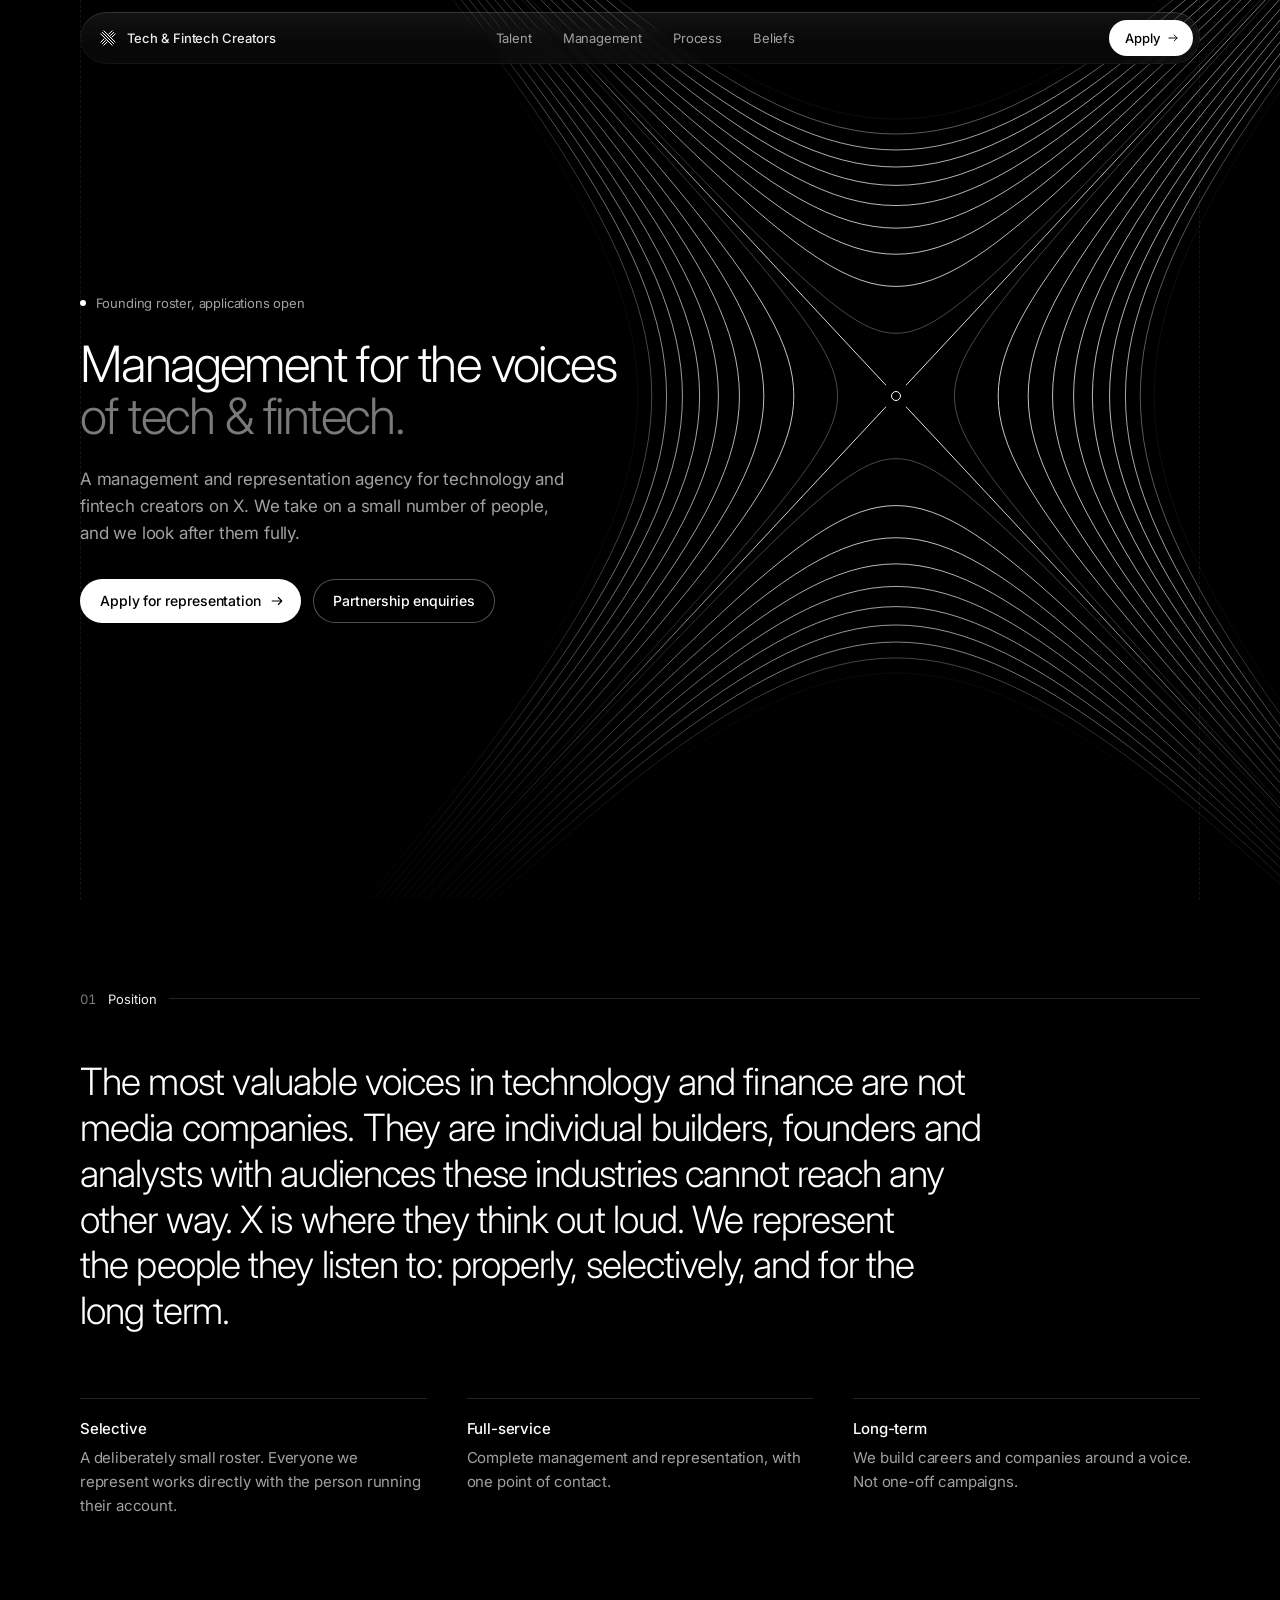
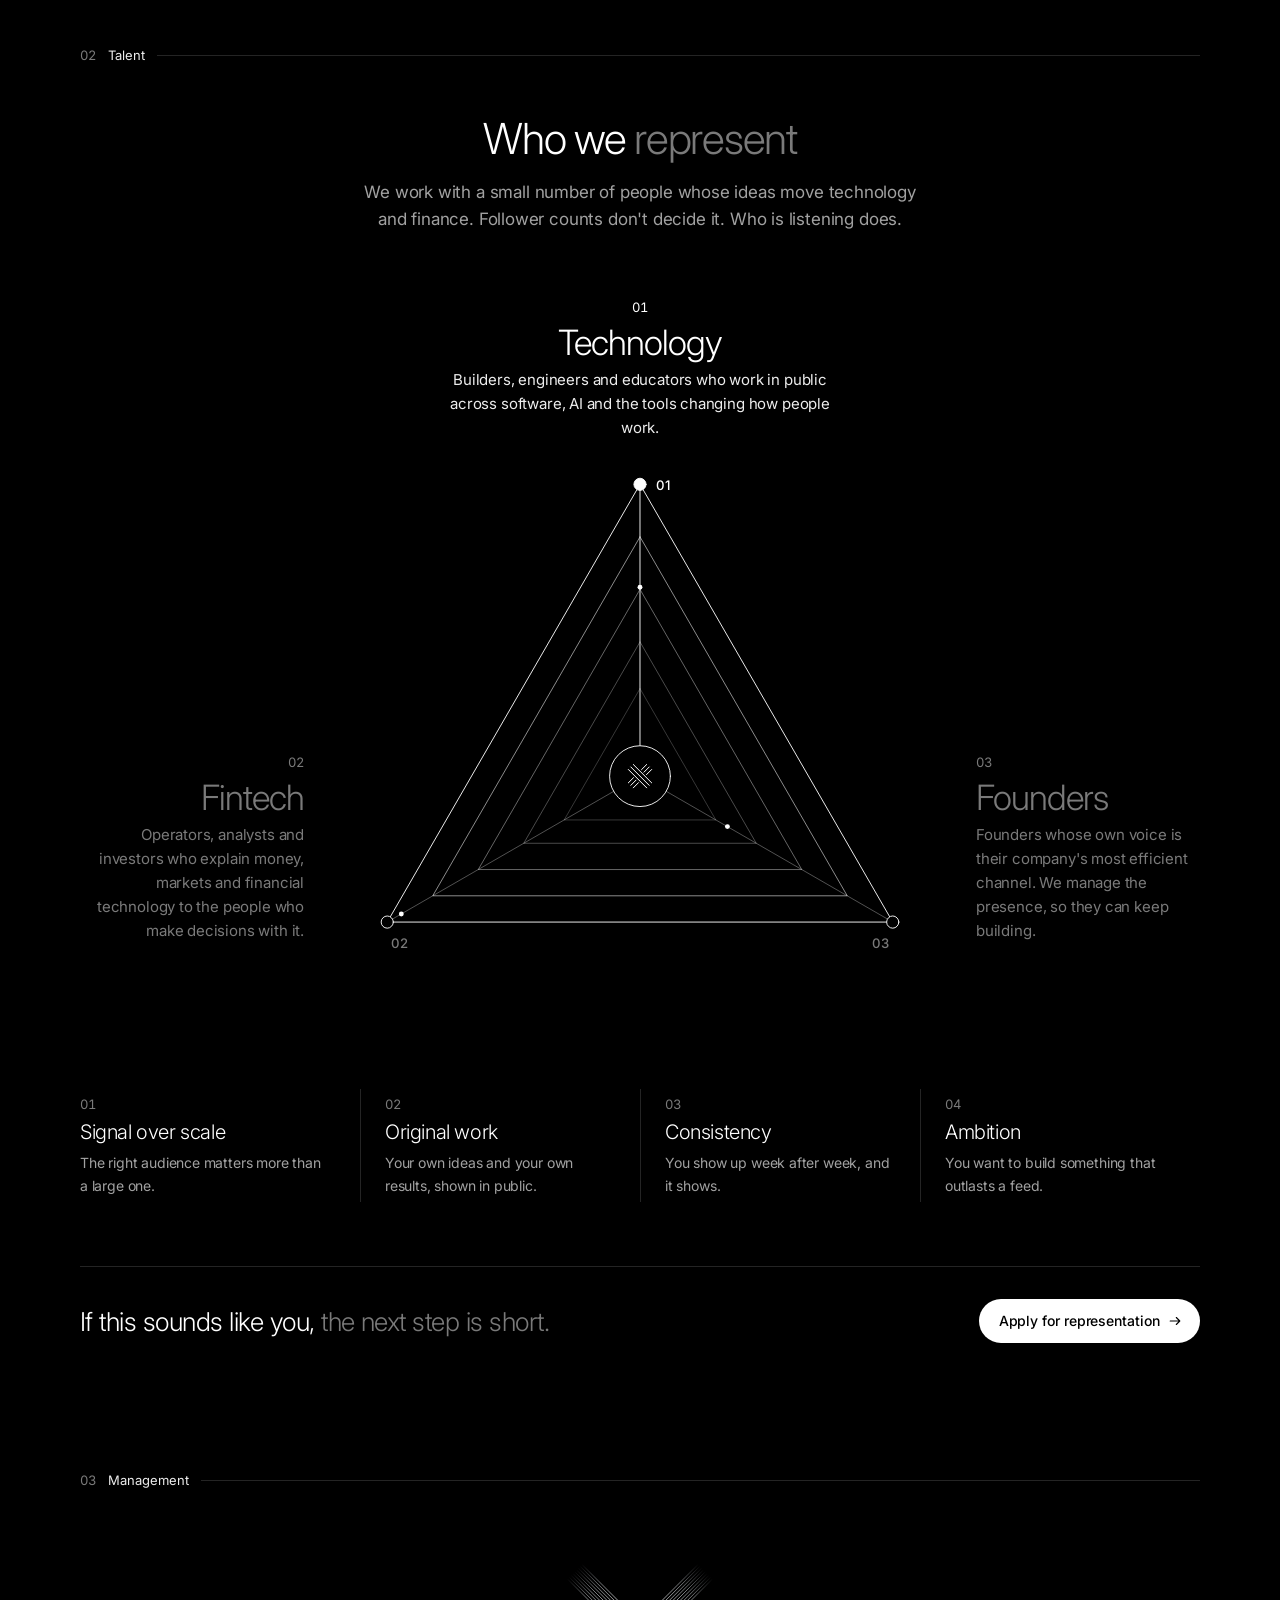
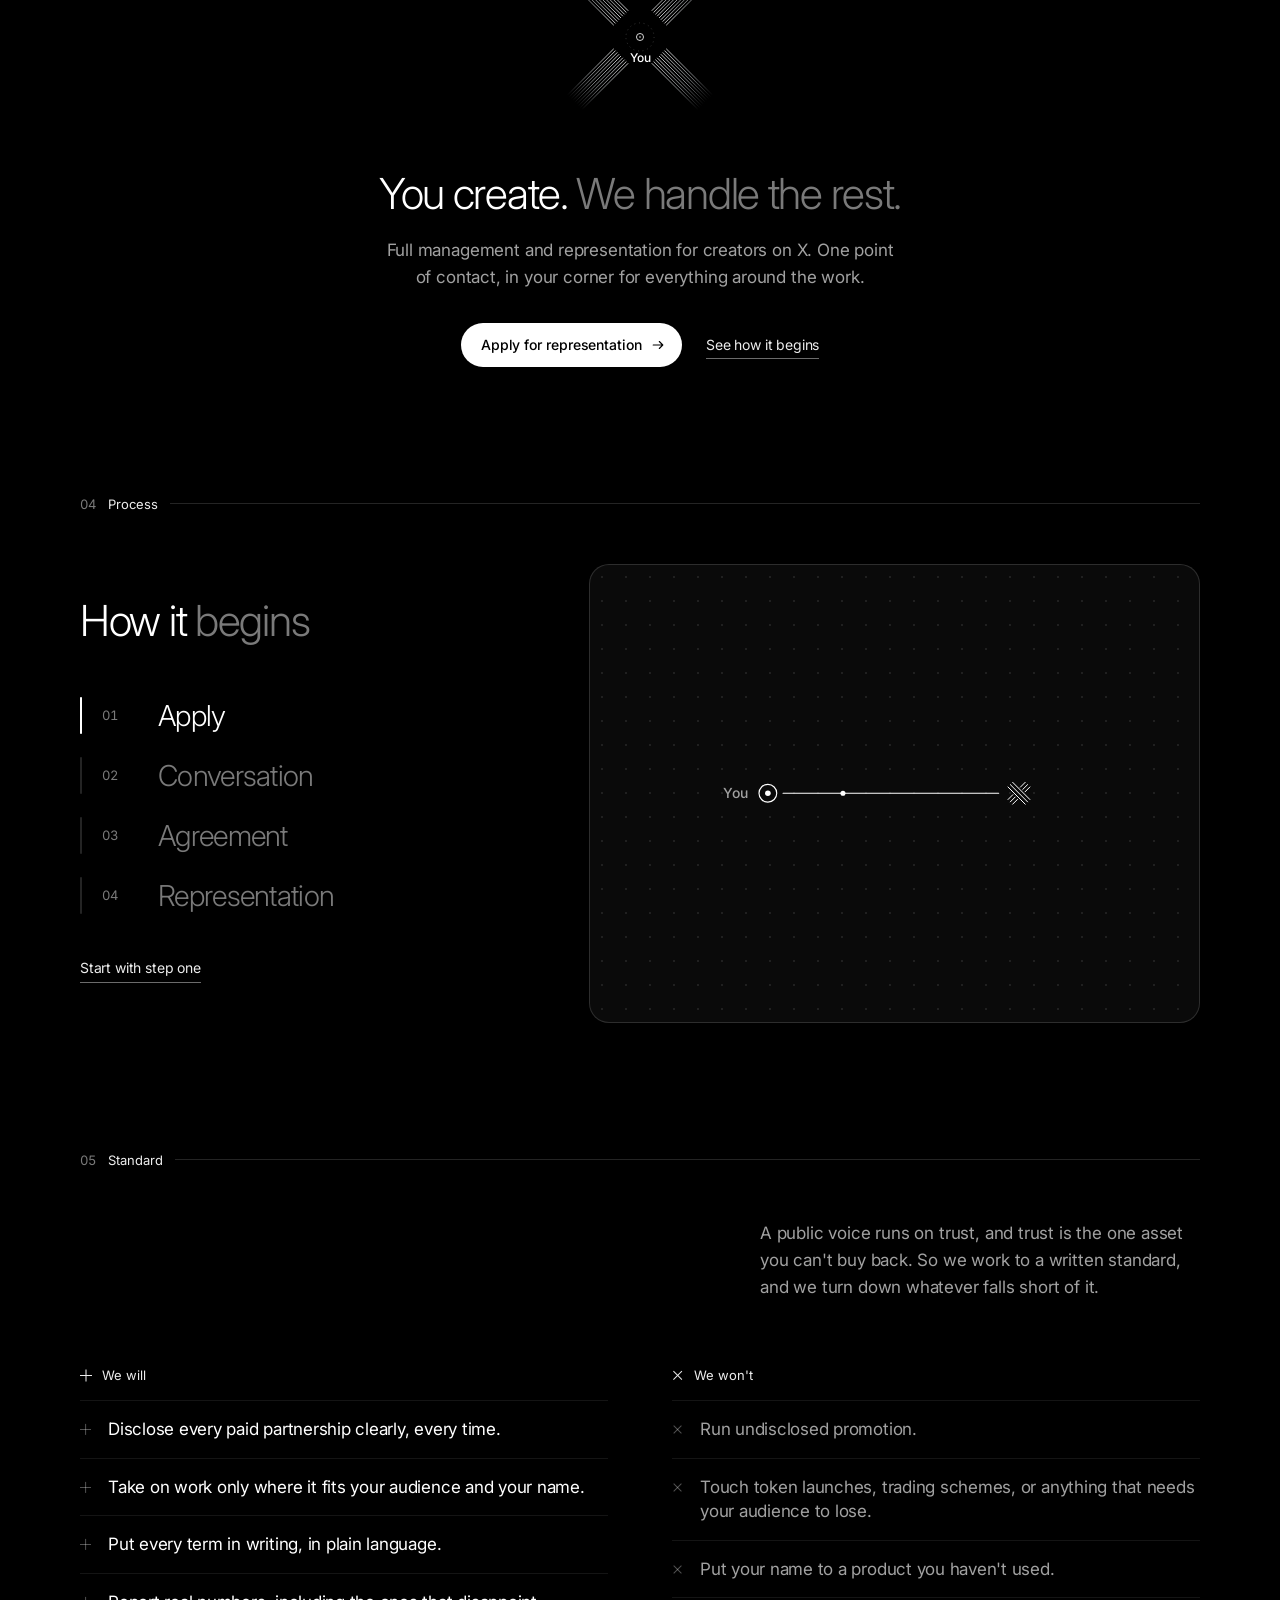
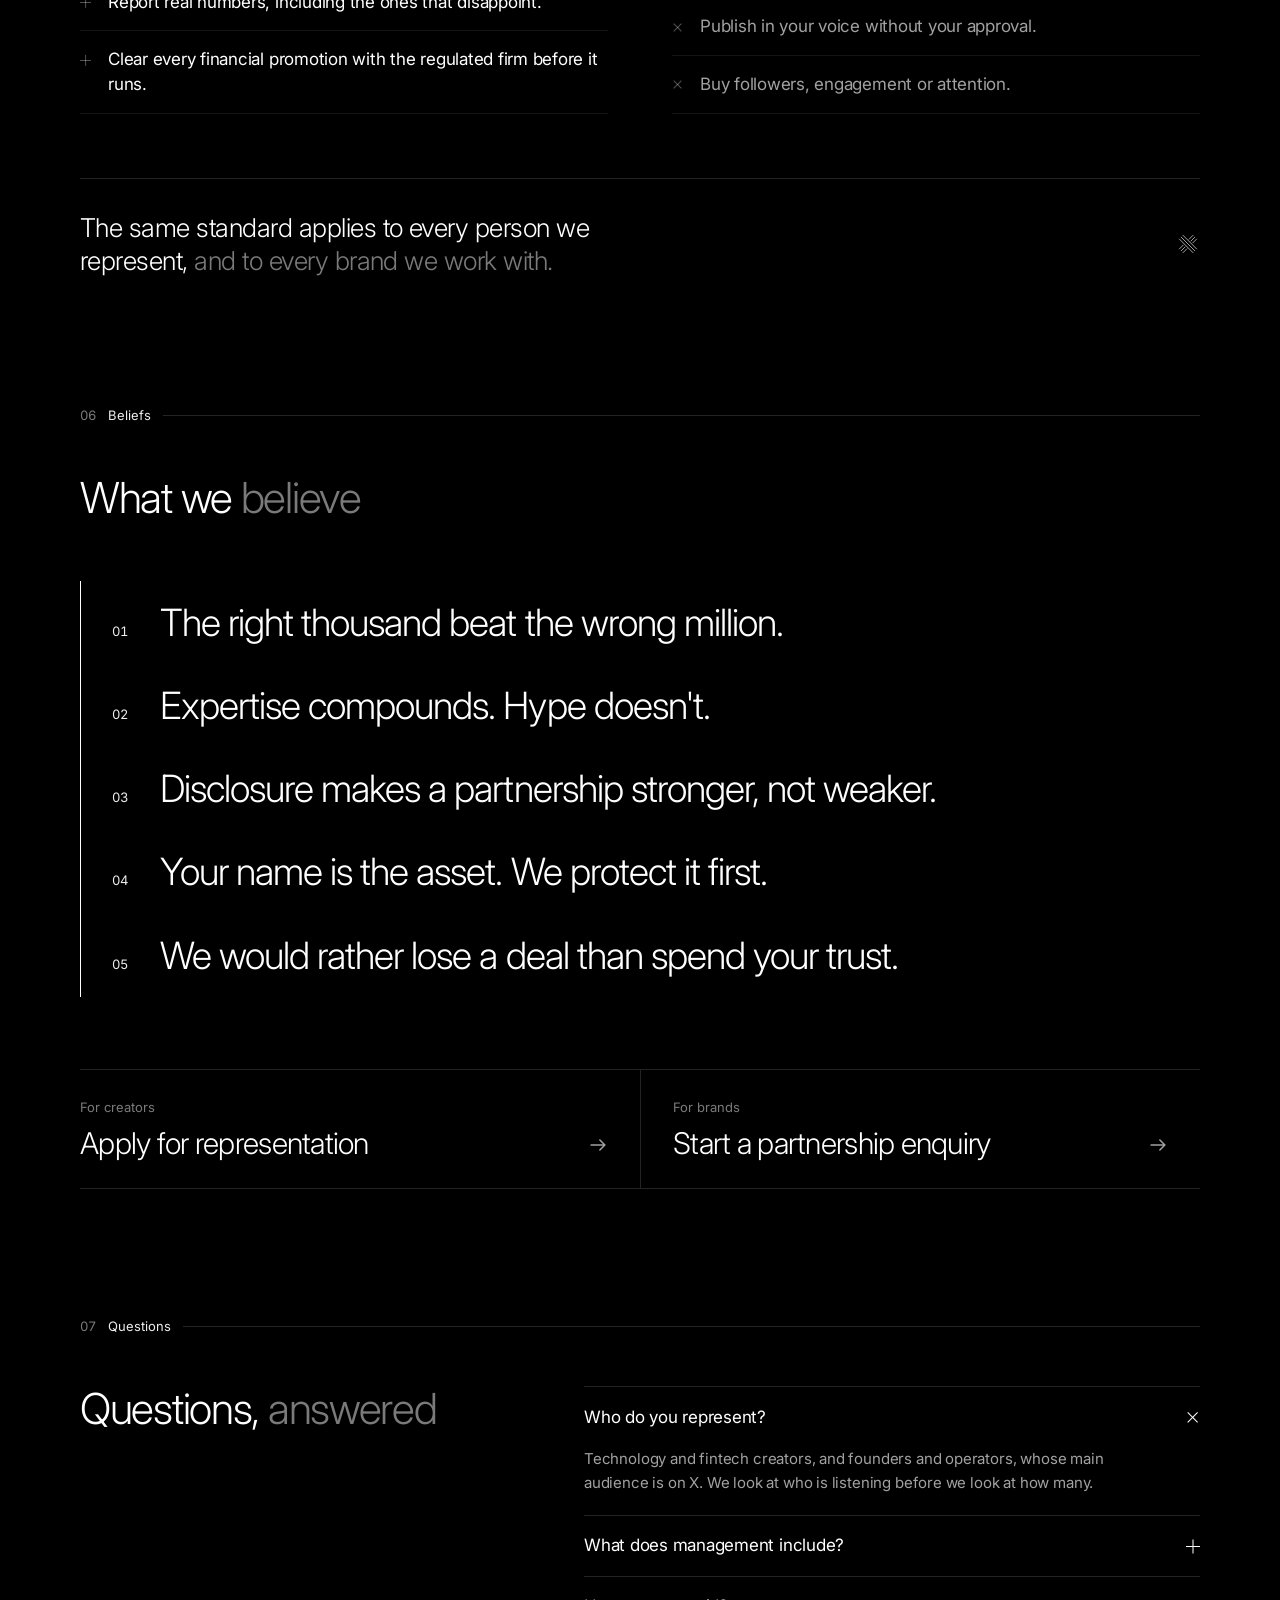
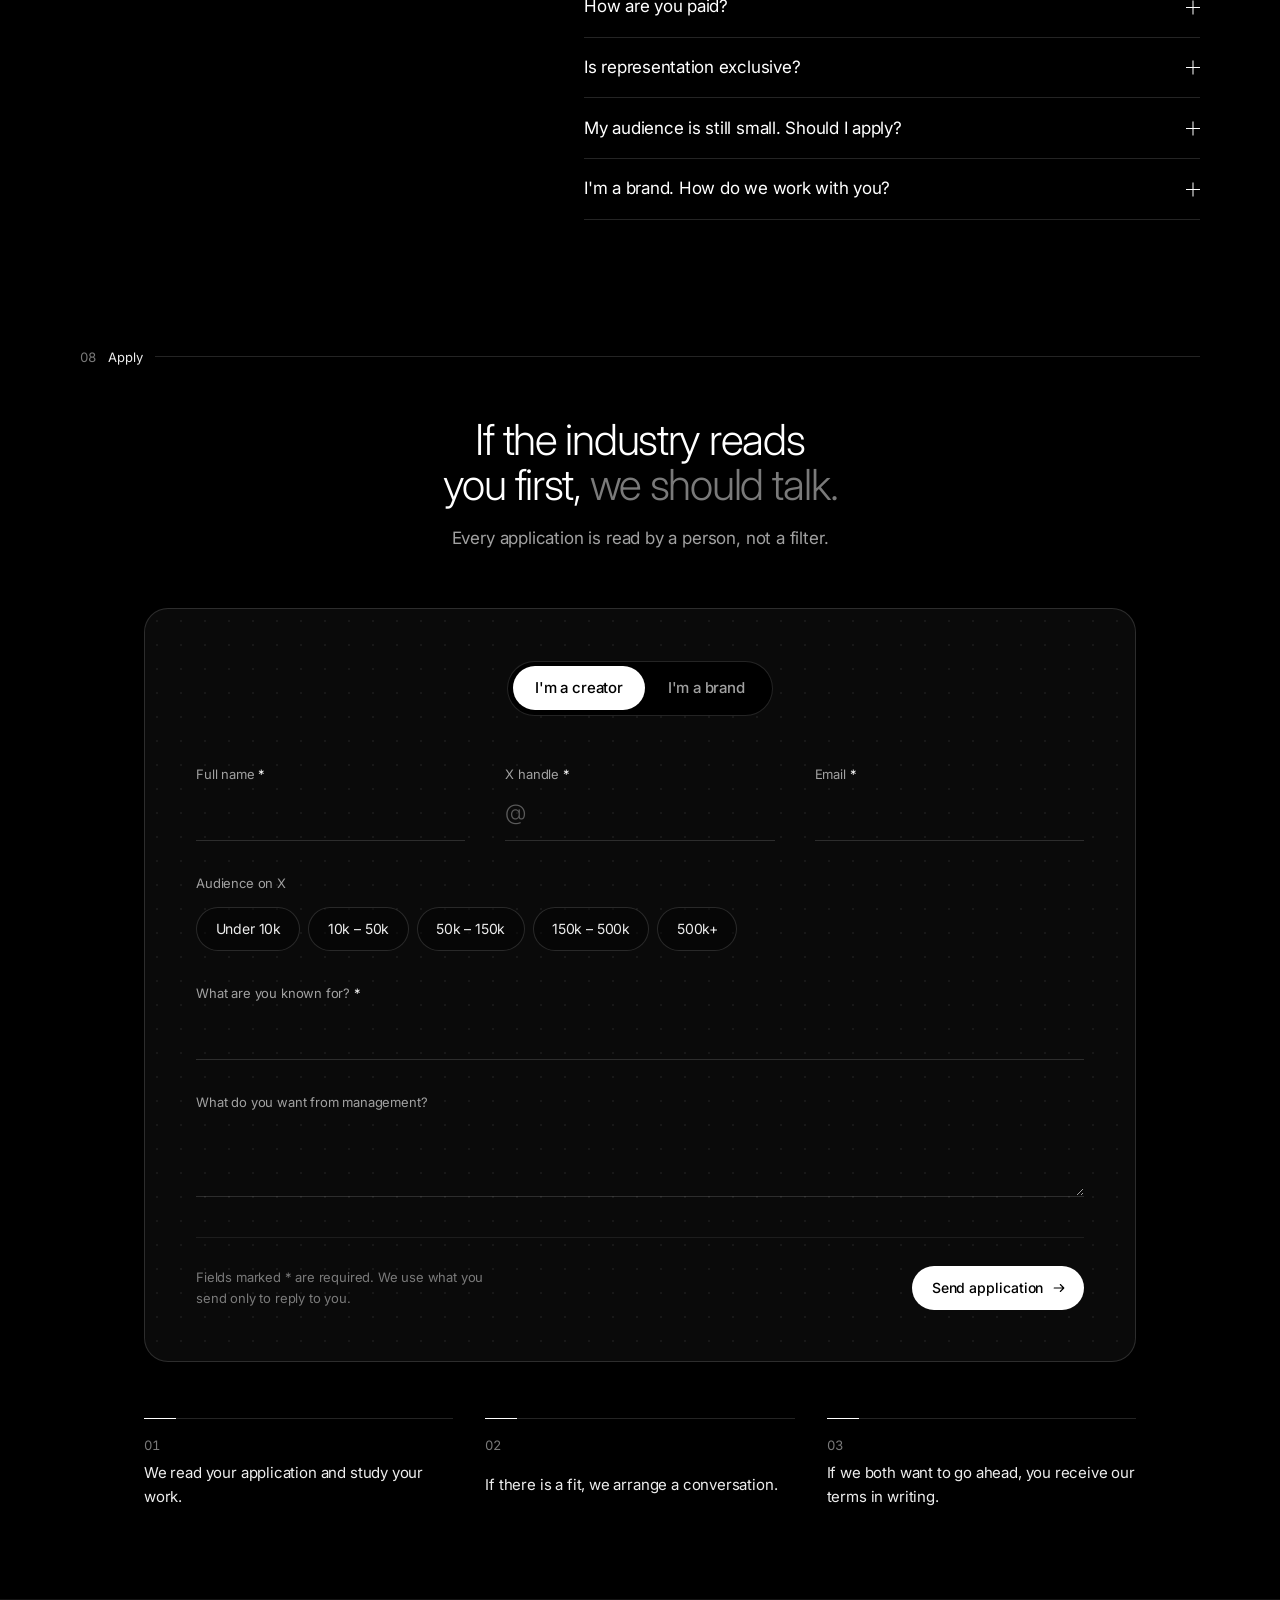
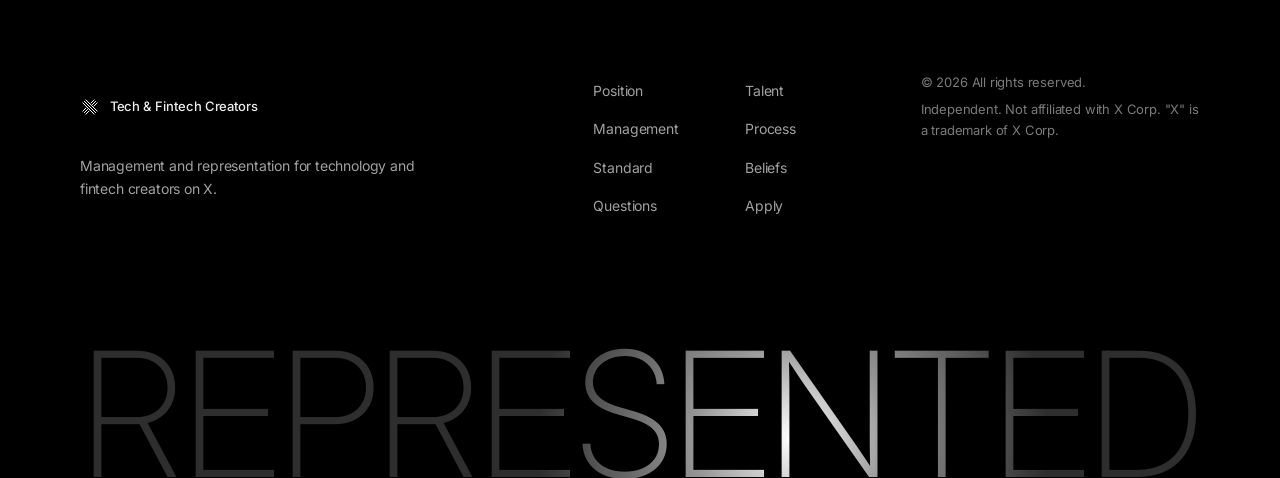
==== index.html @ 8cc3dfef "Move the site to aezmo.com Forward www.aezmo.com and both old vercel.app addresses to https://aezmo." ====
<!doctype html>
<html lang="en">
<head>
  <meta charset="utf-8">
  <meta name="viewport" content="width=device-width, initial-scale=1, viewport-fit=cover">
  <title>Tech &amp; Fintech Creator Management on X</title>
  <meta name="description" content="A management and representation agency for technology and fintech creators on X. Full management and representation, by application.">
  <meta name="theme-color" content="#000000">
  <meta name="color-scheme" content="dark">
  <meta property="og:type" content="website">
  <meta property="og:title" content="Management for the voices of tech and fintech">
  <meta property="og:description" content="A management and representation agency for technology and fintech creators on X.">
  <meta property="og:url" content="https://aezmo.com/">
  <meta name="twitter:card" content="summary">
  <link rel="canonical" href="https://aezmo.com/">
  <link rel="icon" href="assets/img/favicon.svg" type="image/svg+xml">

  <link rel="preconnect" href="https://fonts.googleapis.com">
  <link rel="preconnect" href="https://fonts.gstatic.com" crossorigin>
  <!-- One typeface for everything: Inter. Its optical-size axis gives the tighter display cut at large sizes. -->
  <link href="https://fonts.googleapis.com/css2?family=Inter:opsz,wght@14..32,200..600&display=swap" rel="stylesheet">
  <link rel="stylesheet" href="assets/css/styles.css">

  <script>document.documentElement.classList.add('js')</script>
  <!-- The agency name, contact details and form endpoint live in this one file. -->
  <script src="assets/js/site.config.js"></script>
  <!-- The posts shown in the Work section. While the list is empty, that section stays off the page. -->
  <script src="assets/js/posts.js"></script>
</head>
<body>
  <a class="skip" href="#main">Skip to content</a>

  <!-- Icon sprite -->
  <svg width="0" height="0" style="position:absolute" aria-hidden="true" focusable="false">
    <defs>
      <!-- Placeholder mark: two bands of hairlines, one woven under the other -->
      <symbol id="mark" viewBox="0 0 24 24" fill="none" stroke="currentColor" stroke-width="1" stroke-linecap="round">
        <path vector-effect="non-scaling-stroke" d="M5.21 5.21 18.79 18.79M7.05 3.37 20.63 16.95M3.37 7.05 16.95 20.63"/>
        <path vector-effect="non-scaling-stroke" d="M18.79 5.21 14.97 9.03M9.03 14.97 5.21 18.79M20.63 7.05 16.81 10.87M10.87 16.81 7.05 20.63M16.95 3.37 13.13 7.19M7.19 13.13 3.37 16.95"/>
      </symbol>
      <symbol id="i-arrow" viewBox="0 0 16 16" fill="none" stroke="currentColor" stroke-width="1.25" stroke-linecap="round" stroke-linejoin="round"><path d="M2.5 8h11M9.5 4l4 4-4 4"/></symbol>
      <symbol id="i-reply" viewBox="0 0 20 20" fill="none" stroke="currentColor" stroke-width="1.1" stroke-linejoin="round"><path d="M4 4.5h12a1.5 1.5 0 0 1 1.5 1.5v6.5A1.5 1.5 0 0 1 16 14h-5.5L7 16.8V14H4a1.5 1.5 0 0 1-1.5-1.5V6A1.5 1.5 0 0 1 4 4.5z"/></symbol>
      <symbol id="i-repost" viewBox="0 0 20 20" fill="none" stroke="currentColor" stroke-width="1.1" stroke-linecap="round" stroke-linejoin="round"><path d="M4 8l2.5-2.5L9 8M6.5 5.5V12a2 2 0 0 0 2 2H11M16 12l-2.5 2.5L11 12M13.5 14.5V8a2 2 0 0 0-2-2H9"/></symbol>
      <symbol id="i-like" viewBox="0 0 20 20" fill="none" stroke="currentColor" stroke-width="1.1" stroke-linejoin="round"><path d="M10 16.2S3.8 12.6 3.8 8.3A3.3 3.3 0 0 1 10 6.6a3.3 3.3 0 0 1 6.2 1.7c0 4.3-6.2 7.9-6.2 7.9z"/></symbol>
      <symbol id="i-save" viewBox="0 0 20 20" fill="none" stroke="currentColor" stroke-width="1.1" stroke-linejoin="round"><path d="M6 3.8h8v12.6l-4-3-4 3z"/></symbol>
      <symbol id="i-views" viewBox="0 0 20 20" fill="none" stroke="currentColor" stroke-width="1.1" stroke-linecap="round"><path d="M5 16v-5M10 16V4M15 16V8"/></symbol>
      <symbol id="i-check" viewBox="0 0 20 20" fill="none" stroke="currentColor" stroke-width="1.1" stroke-linecap="round" stroke-linejoin="round"><circle cx="10" cy="10" r="7.2"/><path d="M6.9 10.2l2.2 2.2 4.1-4.6"/></symbol>
    </defs>
  </svg>

  <!-- Dashed lines at the edges of the content, behind the whole page -->
  <div class="guides" aria-hidden="true"><div class="guides__in"></div></div>

  <!-- ============ Navigation: one floating bar ============ -->
  <header class="nav" data-nav>
    <div class="wrap">
      <div class="nav__bar">
        <a class="brand" href="#top" aria-label="Back to top">
          <svg class="mark" aria-hidden="true"><use href="#mark"/></svg>
          <span class="brand__name" data-site="name"></span>
          <span class="brand__desc">Tech &amp; Fintech Creators</span>
        </a>

        <nav class="rnav" aria-label="Primary">
          <ol class="rnav__list">
            <li hidden data-wall-link><a href="#work" data-spy="work">Work</a></li>
            <li><a href="#talent" data-spy="talent">Talent</a></li>
            <li><a href="#management" data-spy="management">Management</a></li>
            <li><a href="#process" data-spy="process">Process</a></li>
            <li><a href="#beliefs" data-spy="beliefs">Beliefs</a></li>
          </ol>
        </nav>

        <div class="nav__end">
          <a class="btn btn--sm" href="#apply"><span class="btn__label">Apply</span><svg class="btn__icon" aria-hidden="true"><use href="#i-arrow"/></svg></a>
          <button class="burger" type="button" aria-expanded="false" aria-controls="menu" data-menu-toggle>
            <span class="sr-only">Menu</span><i aria-hidden="true"></i><i aria-hidden="true"></i>
          </button>
        </div>
      </div>
    </div>
  </header>

  <!-- Mobile menu -->
  <div class="menu" id="menu" role="dialog" aria-modal="true" aria-label="Menu" hidden>
    <div class="menu__in wrap">
      <ol class="menu__list">
        <li><a href="#position"><span class="menu__n">01</span>Position</a></li>
        <li hidden data-wall-link><a href="#work"><span class="menu__n">02</span>Work</a></li>
        <li><a href="#talent"><span class="menu__n">02</span>Talent</a></li>
        <li><a href="#management"><span class="menu__n">03</span>Management</a></li>
        <li><a href="#process"><span class="menu__n">04</span>Process</a></li>
        <li><a href="#standard"><span class="menu__n">05</span>Standard</a></li>
        <li><a href="#beliefs"><span class="menu__n">06</span>Beliefs</a></li>
        <li><a href="#faq"><span class="menu__n">07</span>Questions</a></li>
      </ol>
      <div class="menu__foot">
        <a class="btn" href="#apply"><span class="btn__label">Apply for representation</span><svg class="btn__icon" aria-hidden="true"><use href="#i-arrow"/></svg></a>
        <a class="link" href="#apply" data-apply="brand">Partnership enquiries</a>
      </div>
    </div>
  </div>

  <main id="main">

    <!-- ============ Hero ============ -->
    <section class="hero" id="top" data-hero>
      <canvas class="hero__field" data-xfield aria-hidden="true"></canvas>

      <div class="hero__content wrap">
        <p class="status" data-intro><span class="status__dot" aria-hidden="true"></span>Founding roster, applications open</p>

        <h1 class="display hero__title" data-split data-intro-title><span class="hl">Management for the voices</span> <span class="hl"><em>of tech &amp; fintech.</em></span></h1>

        <p class="hero__lede" data-intro>A management and representation agency for technology and fintech creators on X. We take on a small number of people, and we look after them fully.</p>

        <div class="hero__cta" data-intro>
          <a class="btn" href="#apply" data-magnetic><span class="btn__label">Apply for representation</span><svg class="btn__icon" aria-hidden="true"><use href="#i-arrow"/></svg></a>
          <a class="btn btn--ghost" href="#apply" data-apply="brand"><span class="btn__label">Partnership enquiries</span></a>
        </div>
      </div>
    </section>

    <!-- ============ 01 Position ============ -->
    <section class="section position" id="position" data-section>
      <div class="wrap">
        <header class="sec-head" data-reveal>
          <span class="tag">01</span><span class="tag tag--on">Position</span><span class="sec-head__rule"></span>
        </header>

        <h2 class="sr-only">Our position</h2>
        <p class="statement" data-words>The most valuable voices in technology and finance are not media companies. They are individual builders, founders and analysts with audiences these industries cannot reach any other way. X is where they think out loud. We represent the people they listen to: properly, selectively, and for the long term.</p>

        <ul class="notes">
          <li data-reveal>
            <h3 class="notes__t">Selective</h3>
            <p>A deliberately small roster. Everyone we represent works directly with the person running their account.</p>
          </li>
          <li data-reveal style="--d:90ms">
            <h3 class="notes__t">Full-service</h3>
            <p>Complete management and representation, with one point of contact.</p>
          </li>
          <li data-reveal style="--d:180ms">
            <h3 class="notes__t">Long-term</h3>
            <p>We build careers and companies around a voice. Not one-off campaigns.</p>
          </li>
        </ul>
      </div>
    </section>

    <!-- ============ Work: a wall of posts ============
         Hidden until assets/js/posts.js lists real posts. The script then fills the wall,
         shows the section and its navigation links, and renumbers the sections after it. -->
    <section class="section work" id="work" data-section data-wall hidden>
      <div class="wrap">
        <header class="sec-head" data-reveal>
          <span class="tag">02</span><span class="tag tag--on">Work</span><span class="sec-head__rule"></span>
        </header>

        <div class="split-head">
          <h2 class="display h2" data-split data-reveal>The work, <em>in public</em></h2>
          <p class="lead" data-reveal style="--d:120ms">Posts from the people we represent. Select any post to open it on X.</p>
        </div>

        <ol class="wall" data-wall-list></ol>
        <p class="tag wall__note" data-wall-note></p>
      </div>
    </section>

    <!-- ============ 02 Talent ============ -->
    <section class="section talent" id="talent" data-section>
      <div class="wrap">
        <header class="sec-head" data-reveal>
          <span class="tag">02</span><span class="tag tag--on">Talent</span><span class="sec-head__rule"></span>
        </header>

        <div class="talent__head">
          <h2 class="display h2" data-split data-reveal>Who we <em>represent</em></h2>
          <p class="lead" data-reveal style="--d:120ms">We work with a small number of people whose ideas move technology and finance. Follower counts don't decide it. Who is listening does.</p>
        </div>

        <!-- One large triangle, centred. Its corners are the three kinds of people we represent,
             each named beside its corner, and they meet at the X in the middle. The corners take
             turns lighting up while the section is on screen; pointing at a corner's text lights
             it straight away. -->
        <div class="tri-stage" data-tri-stage>
          <div class="corner corner--0" data-corner="0" data-reveal>
            <span class="corner__n" aria-hidden="true">01</span>
            <h3 class="corner__t">Technology</h3>
            <p class="corner__d">Builders, engineers and educators who work in public across software, AI and the tools changing how people work.</p>
          </div>
          <div class="corner corner--1" data-corner="1" data-reveal style="--d:120ms">
            <span class="corner__n" aria-hidden="true">02</span>
            <h3 class="corner__t">Fintech</h3>
            <p class="corner__d">Operators, analysts and investors who explain money, markets and financial technology to the people who make decisions with it.</p>
          </div>
          <div class="corner corner--2" data-corner="2" data-reveal style="--d:240ms">
            <span class="corner__n" aria-hidden="true">03</span>
            <h3 class="corner__t">Founders</h3>
            <p class="corner__d">Founders whose own voice is their company's most efficient channel. We manage the presence, so they can keep building.</p>
          </div>

          <figure class="tri" data-reveal aria-hidden="true">
            <svg viewBox="0 0 600 496" fill="none" stroke="currentColor" stroke-width=".9" stroke-linecap="round" stroke-linejoin="round" focusable="false">
              <path class="draw" pathLength="1" style="--k:0" d="M300 24L50.58 456L549.42 456Z"/>
              <path class="draw" pathLength="1" style="--k:1" stroke-opacity=".6" d="M300 75.84L95.48 430.08L504.52 430.08Z"/>
              <path class="draw" pathLength="1" style="--k:2" stroke-opacity=".44" d="M300 127.68L140.37 404.16L459.63 404.16Z"/>
              <path class="draw" pathLength="1" style="--k:3" stroke-opacity=".32" d="M300 179.52L185.27 378.24L414.73 378.24Z"/>
              <path class="draw" pathLength="1" style="--k:4" stroke-opacity=".24" d="M300 225.6L225.18 355.2L374.82 355.2Z"/>
              <path class="tri__ripple" d="M300 225.6L225.18 355.2L374.82 355.2Z"/>
              <path class="tri__arm draw" data-v="0" pathLength="1" style="--k:5" d="M300 24L300 282"/>
              <path class="tri__arm draw" data-v="1" pathLength="1" style="--k:6" d="M50.58 456L274.02 327"/>
              <path class="tri__arm draw" data-v="2" pathLength="1" style="--k:7" d="M549.42 456L325.98 327"/>
              <circle class="tri__node" data-v="0" cx="300" cy="24" r="6"/>
              <circle class="tri__node" data-v="1" cx="50.58" cy="456" r="6"/>
              <circle class="tri__node" data-v="2" cx="549.42" cy="456" r="6"/>
              <circle class="tri__core" cx="300" cy="312" r="30"/>
              <use class="tri__mark" href="#mark" x="284" y="296" width="32" height="32"/>
              <text class="tri__num" data-v="0" x="316" y="30" text-anchor="start">01</text>
              <text class="tri__num" data-v="1" x="54.58" y="482" text-anchor="start">02</text>
              <text class="tri__num" data-v="2" x="545.42" y="482" text-anchor="end">03</text>
              <circle class="tri__dot" r="2.4" fill="currentColor" stroke="none"><animateMotion dur="2.2s" begin="0s" repeatCount="indefinite" path="M300 24L300 282"/></circle>
              <circle class="tri__dot" r="2.4" fill="currentColor" stroke="none"><animateMotion dur="2.2s" begin="0.73s" repeatCount="indefinite" path="M50.58 456L274.02 327"/></circle>
              <circle class="tri__dot" r="2.4" fill="currentColor" stroke="none"><animateMotion dur="2.2s" begin="1.46s" repeatCount="indefinite" path="M549.42 456L325.98 327"/></circle>
            </svg>
          </figure>
        </div>

        <div class="criteria">
          <p class="tag tag--on criteria__label" data-reveal>What we look for</p>
          <ol class="criteria__list">
            <li data-reveal><span class="tag">01</span><h3>Signal over scale</h3><p>The right audience matters more than a large one.</p></li>
            <li data-reveal style="--d:80ms"><span class="tag">02</span><h3>Original work</h3><p>Your own ideas and your own results, shown in public.</p></li>
            <li data-reveal style="--d:160ms"><span class="tag">03</span><h3>Consistency</h3><p>You show up week after week, and it shows.</p></li>
            <li data-reveal style="--d:240ms"><span class="tag">04</span><h3>Ambition</h3><p>You want to build something that outlasts a feed.</p></li>
          </ol>
        </div>

        <div class="closer" data-reveal>
          <p class="closer__line">If this sounds like you, <em>the next step is short.</em></p>
          <a class="btn" href="#apply" data-magnetic><span class="btn__label">Apply for representation</span><svg class="btn__icon" aria-hidden="true"><use href="#i-arrow"/></svg></a>
        </div>
      </div>
    </section>

    <!-- ============ 03 Management ============ -->
    <section class="section mgmt" id="management" data-section>
      <div class="wrap">
        <header class="sec-head" data-reveal>
          <span class="tag">03</span><span class="tag tag--on">Management</span><span class="sec-head__rule"></span>
        </header>

        <div class="mgmt__stage">
          <figure class="mgmt__fig" data-reveal aria-hidden="true" data-xdiagram></figure>

          <h2 class="display h2 mgmt__title" data-split data-reveal>You create. <em>We handle the rest.</em></h2>

          <p class="lead mgmt__lead" data-reveal style="--d:120ms">Full management and representation for creators on X. One point of contact, in your corner for everything around the work.</p>

          <div class="mgmt__cta" data-reveal style="--d:200ms">
            <a class="btn" href="#apply" data-magnetic><span class="btn__label">Apply for representation</span><svg class="btn__icon" aria-hidden="true"><use href="#i-arrow"/></svg></a>
            <a class="link" href="#process">See how it begins</a>
          </div>
        </div>
      </div>
    </section>

    <!-- ============ 04 Process ============
         Four steps beside a drawing. As soon as the section comes into view the steps start
         taking turns, 1 to 4 and round again: the active step's bar fills, and the card
         shows that step's drawing. Clicking a step shows it straight away. -->
    <section class="section process" id="process" data-section>
      <div class="wrap">
        <header class="sec-head" data-reveal>
          <span class="tag">04</span><span class="tag tag--on">Process</span><span class="sec-head__rule"></span>
        </header>

        <div class="flow" data-flow>
          <div class="flow__copy">
            <h2 class="display h2" data-split data-reveal>How it <em>begins</em></h2>

            <ol class="flow__steps" data-reveal style="--d:120ms">
              <li><button class="flow__step is-on" type="button" aria-current="step"><span class="flow__bar" aria-hidden="true"><i></i></span><span class="flow__n">01</span><span class="flow__t">Apply</span></button></li>
              <li><button class="flow__step" type="button"><span class="flow__bar" aria-hidden="true"><i></i></span><span class="flow__n">02</span><span class="flow__t">Conversation</span></button></li>
              <li><button class="flow__step" type="button"><span class="flow__bar" aria-hidden="true"><i></i></span><span class="flow__n">03</span><span class="flow__t">Agreement</span></button></li>
              <li><button class="flow__step" type="button"><span class="flow__bar" aria-hidden="true"><i></i></span><span class="flow__n">04</span><span class="flow__t">Representation</span></button></li>
            </ol>

            <a class="link flow__link" href="#apply" data-reveal style="--d:200ms">Start with step one</a>
          </div>

          <!-- One drawing per step, in the X's line style: you reach out, you talk,
               you agree, and the X closes in on you. -->
          <figure class="flow__stage" data-reveal style="--d:160ms" aria-hidden="true">
            <svg viewBox="0 0 480 360" fill="none" stroke="currentColor" stroke-width=".9" stroke-linecap="round" focusable="false">
              <g class="flow__art is-on" data-art="0">
                <circle class="flow__ping" cx="140" cy="180" r="7"/>
                <circle class="flow__ping flow__ping--late" cx="140" cy="180" r="7"/>
                <path class="draw" pathLength="1" style="--k:0" d="M133 180a7 7 0 1 0 14 0a7 7 0 1 0 -14 0"/>
                <path class="draw" pathLength="1" style="--k:1" d="M152 180H322"/>
                <circle class="fade" style="--k:2" cx="140" cy="180" r="2.2" fill="currentColor" stroke="none"/>
                <use class="fade" style="--k:3" href="#mark" x="326" y="168" width="24" height="24"/>
                <text class="fade" style="--k:4" x="124" y="184" text-anchor="end">You</text>
                <circle class="flow__dot" r="2" fill="currentColor" stroke="none"><animateMotion dur="2.4s" begin="0s" repeatCount="indefinite" path="M152 180H322"/></circle>
              </g>
              <g class="flow__art" data-art="1">
                <path class="draw" pathLength="1" style="--k:0" d="M143 180a7 7 0 1 0 14 0a7 7 0 1 0 -14 0"/>
                <path class="draw" pathLength="1" style="--k:1" d="M158 180Q240 140 322 180"/>
                <path class="draw" pathLength="1" style="--k:2" d="M158 180Q240 220 322 180"/>
                <path class="draw" pathLength="1" style="--k:3" stroke-opacity="0.6" d="M158 180Q240 100 322 180"/>
                <path class="draw" pathLength="1" style="--k:4" stroke-opacity="0.6" d="M158 180Q240 260 322 180"/>
                <path class="draw" pathLength="1" style="--k:5" stroke-opacity="0.32" d="M158 180Q240 60 322 180"/>
                <path class="draw" pathLength="1" style="--k:6" stroke-opacity="0.32" d="M158 180Q240 300 322 180"/>
                <circle class="fade" style="--k:7" cx="150" cy="180" r="2.2" fill="currentColor" stroke="none"/>
                <use class="fade" style="--k:8" href="#mark" x="326" y="168" width="24" height="24"/>
                <text class="fade" style="--k:9" x="134" y="184" text-anchor="end">You</text>
                <circle class="flow__dot" r="2" fill="currentColor" stroke="none"><animateMotion dur="2.2s" begin="0s" repeatCount="indefinite" path="M158 180Q240 140 322 180"/></circle>
                <circle class="flow__dot" r="2" fill="currentColor" stroke="none"><animateMotion dur="2.2s" begin="1.1s" repeatCount="indefinite" path="M322 180Q240 220 158 180"/></circle>
              </g>
              <!-- Step 3: the two circles glide together and keep moving; main.js moves them
                   and redraws the shared part. -->
              <g class="flow__art" data-art="2">
                <g data-ca>
                  <path class="draw" pathLength="1" style="--k:0" stroke-opacity=".5" d="M114 180a86 86 0 1 0 172 0a86 86 0 1 0 -172 0"/>
                  <text class="fade" style="--k:3" x="157" y="184" text-anchor="middle">You</text>
                </g>
                <g data-cb>
                  <path class="draw" pathLength="1" style="--k:1" stroke-opacity=".5" d="M194 180a86 86 0 1 0 172 0a86 86 0 1 0 -172 0"/>
                  <use class="fade" style="--k:4" href="#mark" x="311" y="168" width="24" height="24"/>
                </g>
                <path class="draw" pathLength="1" style="--k:2" d="M240 103.87A86 86 0 0 1 240 256.13A86 86 0 0 1 240 103.87Z" data-lens/>
                <circle cx="240" cy="180" r="2.4" fill="currentColor" stroke="none" data-lensdot/>
              </g>
              <g class="flow__art" data-art="3">
                <circle class="flow__orbit" cx="240" cy="180" r="48" stroke-opacity=".35" stroke-dasharray="1.5 6"/>
                <path class="draw" pathLength="1" style="--k:0" stroke-opacity=".55" d="M130.4 80.3L216.67 166.56"/>
                <path class="draw" pathLength="1" style="--k:1" d="M135.35 75.35L221.62 161.62"/>
                <path class="draw" pathLength="1" style="--k:2" stroke-opacity=".55" d="M140.3 70.4L226.56 156.67"/>
                <path class="draw" pathLength="1" style="--k:3" stroke-opacity=".55" d="M339.7 70.4L253.44 156.67"/>
                <path class="draw" pathLength="1" style="--k:4" d="M344.65 75.35L258.38 161.62"/>
                <path class="draw" pathLength="1" style="--k:5" stroke-opacity=".55" d="M349.6 80.3L263.33 166.56"/>
                <path class="draw" pathLength="1" style="--k:6" stroke-opacity=".55" d="M349.6 279.7L263.33 193.44"/>
                <path class="draw" pathLength="1" style="--k:7" d="M344.65 284.65L258.38 198.38"/>
                <path class="draw" pathLength="1" style="--k:8" stroke-opacity=".55" d="M339.7 289.6L253.44 203.33"/>
                <path class="draw" pathLength="1" style="--k:9" stroke-opacity=".55" d="M140.3 289.6L226.56 203.33"/>
                <path class="draw" pathLength="1" style="--k:10" d="M135.35 284.65L221.62 198.38"/>
                <path class="draw" pathLength="1" style="--k:11" stroke-opacity=".55" d="M130.4 279.7L216.67 193.44"/>
                <path class="draw" pathLength="1" style="--k:12" d="M231 180a9 9 0 1 0 18 0a9 9 0 1 0 -18 0"/>
                <circle class="fade" style="--k:13" cx="240" cy="180" r="2.4" fill="currentColor" stroke="none"/>
                <text class="fade" style="--k:14" x="240" y="214" text-anchor="middle">You</text>
                <circle class="flow__dot" r="2" fill="currentColor" stroke="none"><animateMotion dur="2s" begin="0s" repeatCount="indefinite" path="M135.35 75.35L221.62 161.62"/></circle>
                <circle class="flow__dot" r="2" fill="currentColor" stroke="none"><animateMotion dur="2s" begin="0.5s" repeatCount="indefinite" path="M344.65 75.35L258.38 161.62"/></circle>
                <circle class="flow__dot" r="2" fill="currentColor" stroke="none"><animateMotion dur="2s" begin="1s" repeatCount="indefinite" path="M344.65 284.65L258.38 198.38"/></circle>
                <circle class="flow__dot" r="2" fill="currentColor" stroke="none"><animateMotion dur="2s" begin="1.5s" repeatCount="indefinite" path="M135.35 284.65L221.62 198.38"/></circle>
              </g>
            </svg>
          </figure>
        </div>
      </div>
    </section>

    <!-- ============ 05 Standard ============ -->
    <section class="section standard" id="standard" data-section>
      <div class="wrap">
        <header class="sec-head" data-reveal>
          <span class="tag">05</span><span class="tag tag--on">Standard</span><span class="sec-head__rule"></span>
        </header>

        <div class="split-head">
          <h2 class="display h2" data-split data-reveal>The standard <em>we work to</em></h2>
          <p class="lead" data-reveal style="--d:120ms">A public voice runs on trust, and trust is the one asset you can't buy back. So we work to a written standard, and we turn down whatever falls short of it.</p>
        </div>

        <div class="std">
          <div class="std__col">
            <p class="tag std__label" data-reveal><span class="glyph glyph--plus" aria-hidden="true"></span>We will</p>
            <ul class="std__list">
              <li data-reveal>Disclose every paid partnership clearly, every time.</li>
              <li data-reveal>Take on work only where it fits your audience and your name.</li>
              <li data-reveal>Put every term in writing, in plain language.</li>
              <li data-reveal>Report real numbers, including the ones that disappoint.</li>
              <li data-reveal>Clear every financial promotion with the regulated firm before it runs.</li>
            </ul>
          </div>
          <div class="std__col std__col--no">
            <p class="tag std__label" data-reveal><span class="glyph glyph--cross" aria-hidden="true"></span>We won't</p>
            <ul class="std__list">
              <li data-reveal>Run undisclosed promotion.</li>
              <li data-reveal>Touch token launches, trading schemes, or anything that needs your audience to lose.</li>
              <li data-reveal>Put your name to a product you haven't used.</li>
              <li data-reveal>Publish in your voice without your approval.</li>
              <li data-reveal>Buy followers, engagement or attention.</li>
            </ul>
          </div>
        </div>

        <div class="closer" data-reveal>
          <p class="closer__line">The same standard applies to every person we represent, <em>and to every brand we work with.</em></p>
          <svg class="closer__mark" aria-hidden="true"><use href="#mark"/></svg>
        </div>
      </div>
    </section>

    <!-- ============ 06 Beliefs ============
         What the agency stands for, in five lines. Each line lights up as it reaches the
         middle of the screen, and a thin line beside the numbers fills as you read. It ends
         with one way in for creators and one for brands. -->
    <section class="section beliefs" id="beliefs" data-section>
      <div class="wrap">
        <header class="sec-head" data-reveal>
          <span class="tag">06</span><span class="tag tag--on">Beliefs</span><span class="sec-head__rule"></span>
        </header>

        <h2 class="display h2 beliefs__title" data-split data-reveal>What we <em>believe</em></h2>

        <ol class="beliefs__list" data-beliefs>
          <li class="belief"><span class="belief__n" aria-hidden="true">01</span><p class="belief__t">The right thousand beat the wrong million.</p></li>
          <li class="belief"><span class="belief__n" aria-hidden="true">02</span><p class="belief__t">Expertise compounds. Hype doesn't.</p></li>
          <li class="belief"><span class="belief__n" aria-hidden="true">03</span><p class="belief__t">Disclosure makes a partnership stronger, not weaker.</p></li>
          <li class="belief"><span class="belief__n" aria-hidden="true">04</span><p class="belief__t">Your name is the asset. We protect it first.</p></li>
          <li class="belief"><span class="belief__n" aria-hidden="true">05</span><p class="belief__t">We would rather lose a deal than spend your trust.</p></li>
        </ol>

        <div class="ways" data-reveal>
          <a class="way" href="#apply">
            <span class="tag">For creators</span>
            <span class="way__t">Apply for representation</span>
            <svg class="way__icon" aria-hidden="true"><use href="#i-arrow"/></svg>
          </a>
          <a class="way" href="#apply" data-apply="brand">
            <span class="tag">For brands</span>
            <span class="way__t">Start a partnership enquiry</span>
            <svg class="way__icon" aria-hidden="true"><use href="#i-arrow"/></svg>
          </a>
        </div>
      </div>
    </section>

    <!-- ============ 07 Questions ============ -->
    <section class="section faq" id="faq" data-section>
      <div class="wrap">
        <header class="sec-head" data-reveal>
          <span class="tag">07</span><span class="tag tag--on">Questions</span><span class="sec-head__rule"></span>
        </header>

        <div class="faq__grid">
          <h2 class="display h2" data-split data-reveal>Questions, <em>answered</em></h2>

          <div class="acc" data-acc>
            <div class="acc__item is-open" data-reveal>
              <h3 class="acc__h"><button class="acc__btn" type="button" id="q1b" aria-expanded="true" aria-controls="q1"><span class="acc__t">Who do you represent?</span><span class="pm" aria-hidden="true"></span></button></h3>
              <div class="acc__panel" id="q1" role="region" aria-labelledby="q1b"><div class="acc__in"><p>Technology and fintech creators, and founders and operators, whose main audience is on X. We look at who is listening before we look at how many.</p></div></div>
            </div>
            <div class="acc__item" data-reveal>
              <h3 class="acc__h"><button class="acc__btn" type="button" id="q2b" aria-expanded="false" aria-controls="q2"><span class="acc__t">What does management include?</span><span class="pm" aria-hidden="true"></span></button></h3>
              <div class="acc__panel" id="q2" role="region" aria-labelledby="q2b"><div class="acc__in"><p>Full management and representation. We look after everything around your work on X, so you can stay with the work itself. What that covers for you is something we go through together before anything is agreed.</p></div></div>
            </div>
            <div class="acc__item" data-reveal>
              <h3 class="acc__h"><button class="acc__btn" type="button" id="q3b" aria-expanded="false" aria-controls="q3"><span class="acc__t">How are you paid?</span><span class="pm" aria-hidden="true"></span></button></h3>
              <div class="acc__panel" id="q3" role="region" aria-labelledby="q3b"><div class="acc__in"><p>Representation is commission-based: we earn when you earn. Any work beyond that is optional, and is scoped and agreed in writing before it starts.</p></div></div>
            </div>
            <div class="acc__item" data-reveal>
              <h3 class="acc__h"><button class="acc__btn" type="button" id="q4b" aria-expanded="false" aria-controls="q4"><span class="acc__t">Is representation exclusive?</span><span class="pm" aria-hidden="true"></span></button></h3>
              <div class="acc__panel" id="q4" role="region" aria-labelledby="q4b"><div class="acc__in"><p>For commercial partnerships, yes. Brands need one point of contact, and we can only protect your rates if we see every offer. Terms are written in plain language and include a clear way out.</p></div></div>
            </div>
            <div class="acc__item" data-reveal>
              <h3 class="acc__h"><button class="acc__btn" type="button" id="q5b" aria-expanded="false" aria-controls="q5"><span class="acc__t">My audience is still small. Should I apply?</span><span class="pm" aria-hidden="true"></span></button></h3>
              <div class="acc__panel" id="q5" role="region" aria-labelledby="q5b"><div class="acc__in"><p>Size matters less than signal. If your work is original and the right people are already paying attention, apply. If it is too early, we will say so plainly.</p></div></div>
            </div>
            <div class="acc__item" data-reveal>
              <h3 class="acc__h"><button class="acc__btn" type="button" id="q6b" aria-expanded="false" aria-controls="q6"><span class="acc__t">I'm a brand. How do we work with you?</span><span class="pm" aria-hidden="true"></span></button></h3>
              <div class="acc__panel" id="q6" role="region" aria-labelledby="q6b"><div class="acc__in"><p>Tell us who you need to reach and when. We come back with the right voices and a plan. Use the enquiry form below and choose "Brand".</p></div></div>
            </div>
          </div>
        </div>
      </div>
    </section>

    <!-- ============ 08 Apply ============
         One conversation, centred: the heading, a large creator/brand switch, then a wide
         form on the dot grid with large inputs and tap-to-choose options, and underneath the
         three things that happen next. -->
    <section class="section apply" id="apply" data-section>
      <div class="wrap">
        <header class="sec-head" data-reveal>
          <span class="tag">08</span><span class="tag tag--on">Apply</span><span class="sec-head__rule"></span>
        </header>

        <div class="apply__head">
          <h2 class="display h2 apply__title" data-split data-reveal>If the industry reads you first, <em>we should talk.</em></h2>
          <p class="lead" data-reveal style="--d:120ms">Every application is read by a person, not a filter.</p>
          <ul class="contact" data-reveal hidden data-if="contact">
            <li hidden data-if="email"><span class="tag">Email</span><a class="link" data-site="email" href="#"></a></li>
            <li hidden data-if="x"><span class="tag">On X</span><a class="link" data-site="x" href="#" rel="noopener"></a></li>
          </ul>
        </div>

        <div class="formcard" data-reveal style="--d:160ms">
          <form class="form" data-form novalidate>
            <div class="seg" role="tablist" aria-label="I am applying as">
              <button class="seg__btn is-on" type="button" role="tab" id="tab-creator" aria-selected="true" aria-controls="panel-creator" data-kind="creator">I'm a creator</button>
              <button class="seg__btn" type="button" role="tab" id="tab-brand" aria-selected="false" aria-controls="panel-brand" data-kind="brand" tabindex="-1">I'm a brand</button>
            </div>
            <input type="hidden" name="type" value="creator" data-kind-input>
            <div class="hp" aria-hidden="true"><label>Leave this empty <input type="text" name="_gotcha" tabindex="-1" autocomplete="off"></label></div>

            <fieldset class="form__set" id="panel-creator" role="tabpanel" aria-labelledby="tab-creator" data-set="creator">
              <legend class="sr-only">Apply for representation</legend>
              <div class="field"><label for="c-name">Full name <span class="req" aria-hidden="true">*</span></label><input id="c-name" name="name" type="text" autocomplete="name" required></div>
              <div class="field"><label for="c-handle">X handle <span class="req" aria-hidden="true">*</span></label><input id="c-handle" name="handle" type="text" inputmode="text" autocapitalize="none" autocomplete="off" spellcheck="false" placeholder="@" required data-rule="handle"></div>
              <div class="field"><label for="c-email">Email <span class="req" aria-hidden="true">*</span></label><input id="c-email" name="email" type="email" autocomplete="email" required></div>
              <fieldset class="field field--wide field--chips">
                <legend>Audience on X</legend>
                <div class="chips">
                  <label class="chip"><input type="radio" name="audience" value="Under 10k"><span>Under 10k</span></label>
                  <label class="chip"><input type="radio" name="audience" value="10k – 50k"><span>10k – 50k</span></label>
                  <label class="chip"><input type="radio" name="audience" value="50k – 150k"><span>50k – 150k</span></label>
                  <label class="chip"><input type="radio" name="audience" value="150k – 500k"><span>150k – 500k</span></label>
                  <label class="chip"><input type="radio" name="audience" value="500k+"><span>500k+</span></label>
                </div>
              </fieldset>
              <div class="field field--wide"><label for="c-known">What are you known for? <span class="req" aria-hidden="true">*</span></label><input id="c-known" name="known_for" type="text" required></div>
              <div class="field field--wide"><label for="c-goals">What do you want from management?</label><textarea id="c-goals" name="goals" rows="2"></textarea></div>
            </fieldset>

            <fieldset class="form__set" id="panel-brand" role="tabpanel" aria-labelledby="tab-brand" data-set="brand" hidden disabled>
              <legend class="sr-only">Partnership enquiry</legend>
              <div class="field"><label for="b-name">Your name <span class="req" aria-hidden="true">*</span></label><input id="b-name" name="name" type="text" autocomplete="name" required></div>
              <div class="field"><label for="b-company">Company <span class="req" aria-hidden="true">*</span></label><input id="b-company" name="company" type="text" autocomplete="organization" required></div>
              <div class="field"><label for="b-email">Work email <span class="req" aria-hidden="true">*</span></label><input id="b-email" name="email" type="email" autocomplete="email" required></div>
              <fieldset class="field field--wide field--chips">
                <legend>Timing</legend>
                <div class="chips">
                  <label class="chip"><input type="radio" name="timing" value="This month"><span>This month</span></label>
                  <label class="chip"><input type="radio" name="timing" value="This quarter"><span>This quarter</span></label>
                  <label class="chip"><input type="radio" name="timing" value="Later this year"><span>Later this year</span></label>
                  <label class="chip"><input type="radio" name="timing" value="Not sure yet"><span>Not sure yet</span></label>
                </div>
              </fieldset>
              <div class="field field--wide"><label for="b-reach">Who do you need to reach? <span class="req" aria-hidden="true">*</span></label><input id="b-reach" name="reach" type="text" required></div>
              <div class="field field--wide"><label for="b-details">Anything else we should know?</label><textarea id="b-details" name="details" rows="2"></textarea></div>
            </fieldset>

            <div class="form__end">
              <p class="form__note">Fields marked * are required. We use what you send only to reply to you.</p>
              <button class="btn" type="submit" data-magnetic><span class="btn__label" data-submit-label>Send application</span><svg class="btn__icon" aria-hidden="true"><use href="#i-arrow"/></svg></button>
            </div>
            <p class="form__alert" role="alert" data-form-alert hidden></p>
          </form>

          <div class="form__done" data-form-done hidden tabindex="-1" role="status">
            <svg class="form__done-mark" aria-hidden="true"><use href="#mark"/></svg>
            <h3 class="statement statement--sm">Received.</h3>
            <p>Thank you. A person will read this and reply.</p>
            <p class="form__demo" data-form-demo hidden>Preview mode: this form is not connected to an inbox yet, so nothing was sent.</p>
          </div>
        </div>

        <ol class="next" data-reveal style="--d:200ms">
          <li><span class="tag">01</span><p>We read your application and study your work.</p></li>
          <li><span class="tag">02</span><p>If there is a fit, we arrange a conversation.</p></li>
          <li><span class="tag">03</span><p>If we both want to go ahead, you receive our terms in writing.</p></li>
        </ol>
      </div>
    </section>
  </main>

  <!-- ============ Footer ============ -->
  <footer class="foot">
    <div class="wrap foot__in">
      <div class="foot__brand">
        <a class="brand" href="#top" aria-label="Back to top">
          <svg class="mark" aria-hidden="true"><use href="#mark"/></svg>
          <span class="brand__name" data-site="name"></span>
          <span class="brand__desc">Tech &amp; Fintech Creators</span>
        </a>
        <p>Management and representation for technology and fintech creators on X.</p>
      </div>
      <nav class="foot__nav" aria-label="Footer">
        <a href="#position">Position</a><a href="#work" hidden data-wall-link>Work</a><a href="#talent">Talent</a><a href="#management">Management</a><a href="#process">Process</a><a href="#standard">Standard</a><a href="#beliefs">Beliefs</a><a href="#faq">Questions</a><a href="#apply">Apply</a>
      </nav>
      <div class="foot__legal">
        <p>© <span data-year>2026</span> <span data-site="legal"></span> All rights reserved.</p>
        <p>Independent. Not affiliated with X Corp. "X" is a trademark of X Corp.</p>
      </div>
    </div>

    <!-- The word at the very end. Its letters stand on the page's bottom edge. -->
    <div class="wrap foot__end" aria-hidden="true">
      <p class="foot__word" data-footword>Represented</p>
    </div>
  </footer>

  <div class="cursor" aria-hidden="true" data-cursor></div>
  <script src="assets/js/main.js" defer></script>
</body>
</html>
---- assets/css/styles.css ----
/* ==========================================================================
   Tech & fintech creator management: site styles
   Strictly black, with white and greys. One typeface (Inter): light headlines,
   small text, and one large visual (the X in the hero). The measured references
   behind these choices are in Design-Direction.md.
   ========================================================================== */

/* ---------- Tokens ---------- */
:root {
  --black: #000;
  --ink-1: #0a0a0a;
  --ink-2: #111;
  --white: #fff;
  --paper: #ededed;   /* primary text */
  --mute: #a1a1a1;    /* secondary text, 8:1 on black */
  --dim: #7a7a7a;     /* labels and the grey part of a headline, 5:1 on black */
  --line: rgba(255, 255, 255, .08);
  --line-2: rgba(255, 255, 255, .14);
  --line-3: rgba(255, 255, 255, .32);

  --font: "Inter", -apple-system, BlinkMacSystemFont, "Segoe UI", Roboto, system-ui, sans-serif;

  /* Type scale. Nothing on the page is larger than the hero headline. */
  --fs-hero: clamp(2.5rem, 3.6vw + .25rem, 3.5rem);        /* 40–56px */
  --fs-h2: clamp(1.875rem, 2.4vw + .75rem, 2.75rem);       /* 30–44px */
  --fs-statement: clamp(1.5rem, 2vw + .75rem, 2.5rem);     /* 24–40px */
  --fs-h3: 1.25rem;                                        /* 20px */
  --fs-lead: 1.0625rem;                                    /* 17px */
  --fs-small: .8125rem;                                    /* 13px */

  --gutter: clamp(1.25rem, 4vw, 3rem);
  --max: 76rem;
  --nav-h: 4rem;      /* the floating bar plus the space above it */
  --pad: clamp(4rem, 7vw, 6.5rem);           /* space below a section's content */
  --pad-top: clamp(1.75rem, 3vw, 2.5rem);    /* space above a section's label line */

  --ease: cubic-bezier(.16, 1, .3, 1);
  --ease-io: cubic-bezier(.65, 0, .35, 1);
  --t-fast: 180ms;
  --t-med: 420ms;
}

/* ---------- Base ---------- */
*, *::before, *::after { box-sizing: border-box; }

html {
  -webkit-text-size-adjust: 100%;
  text-size-adjust: 100%;
  scroll-behavior: smooth;
  scroll-padding-top: calc(var(--nav-h) + 1.5rem);
  background: var(--black);
}

body {
  margin: 0;
  background: var(--black);
  color: var(--paper);
  font-family: var(--font);
  font-size: 1rem;
  font-weight: 400;
  line-height: 1.6;
  letter-spacing: -.011em;
  font-optical-sizing: auto;
  -webkit-font-smoothing: antialiased;
  -moz-osx-font-smoothing: grayscale;
  text-rendering: optimizeLegibility;
  overflow-x: clip;
}

h1, h2, h3, p, ul, ol, figure, fieldset { margin: 0; padding: 0; }
h1, h2, h3 { font-weight: inherit; font-size: inherit; }
ul, ol { list-style: none; }
fieldset { border: 0; min-width: 0; }
a { color: inherit; text-decoration: none; }
button { font: inherit; letter-spacing: inherit; color: inherit; background: none; border: 0; padding: 0; cursor: pointer; }
input, select, textarea { font: inherit; letter-spacing: inherit; color: inherit; }
svg { display: block; }
[hidden] { display: none !important; }

::selection { background: var(--white); color: var(--black); }

:focus-visible {
  outline: 1px solid var(--white);
  outline-offset: 4px;
  border-radius: 2px;
}

.wrap {
  width: 100%;
  max-width: var(--max);
  margin-inline: auto;
  padding-inline: var(--gutter);
}

.sr-only {
  position: absolute; width: 1px; height: 1px; padding: 0; margin: -1px;
  overflow: hidden; clip: rect(0, 0, 0, 0); white-space: nowrap; border: 0;
}

.skip {
  position: fixed; left: 1rem; top: 1rem; z-index: 200;
  padding: .75rem 1rem; background: var(--white); color: var(--black);
  border-radius: 999px; font-size: .875rem; font-weight: 500;
  transform: translateY(-200%);
}
.skip:focus { transform: none; }

main, .foot { position: relative; z-index: 1; }

/* Single-column grids must not grow to fit wide content (it would overflow on phones). */
.split-head, .std,
.faq__grid, .foot__in { grid-template-columns: minmax(0, 1fr); }

/* ---------- Dashed lines at the edges of the content ---------- */
.guides { position: fixed; inset: 0; z-index: 0; pointer-events: none; }
.guides__in { position: relative; height: 100%; max-width: var(--max); margin-inline: auto; }
.guides__in::before,
.guides__in::after {
  content: ""; position: absolute; top: 0; bottom: 0; width: 0;
  border-left: 1px dashed rgba(255, 255, 255, .08);
}
.guides__in::before { left: var(--gutter); }
.guides__in::after { right: var(--gutter); }

/* ---------- Type ---------- */
.display {
  font-weight: 300;
  letter-spacing: -.03em;
  line-height: 1.06;
  color: var(--white);
  text-wrap: balance;
}
/* Emphasis is tone, not a second typeface: the end of a headline goes grey. */
.display em { font-style: normal; color: var(--dim); }
.hl { display: block; }

.h2 { font-size: var(--fs-h2); }

.statement {
  font-size: var(--fs-statement);
  font-weight: 300;
  line-height: 1.22;
  letter-spacing: -.024em;
  color: var(--white);
  text-wrap: pretty;
}
.statement--sm { font-size: clamp(1.5rem, 2vw, 1.875rem); }

.lead {
  font-size: var(--fs-lead);
  line-height: 1.6;
  color: var(--mute);
  max-width: 32em;
  text-wrap: pretty;
}

.tag { font-size: var(--fs-small); line-height: 1.4; letter-spacing: 0; color: var(--dim); }
.tag--on { color: var(--paper); }

/* ---------- Buttons and links ---------- */
.btn {
  position: relative;
  display: inline-flex;
  align-items: center;
  justify-content: center;
  gap: .55rem;
  min-height: 2.75rem;
  padding: 0 1.25rem;
  border-radius: 999px;
  background: var(--white);
  color: var(--black);
  font-size: .875rem;
  font-weight: 500;
  letter-spacing: -.006em;
  line-height: 1;
  white-space: nowrap;
  transform: translate(var(--mx, 0), var(--my, 0));
  transition: background-color .3s var(--ease), color .3s var(--ease), box-shadow .3s var(--ease), transform .6s var(--ease);
}
.btn__icon {
  flex: none; width: .875rem; height: .875rem; margin-right: -.15rem;
  transition: transform .45s var(--ease);
}
.btn:hover, .btn:focus-visible { background: #d6d6d6; }
.btn:hover .btn__icon, .btn:focus-visible .btn__icon { transform: translateX(.2rem); }
.btn:active { transform: translate(var(--mx, 0), var(--my, 0)) scale(.98); }
.btn[disabled] { opacity: .6; pointer-events: none; }

.btn--ghost { background: transparent; color: var(--white); box-shadow: inset 0 0 0 1px var(--line-3); }
.btn--ghost:hover, .btn--ghost:focus-visible { background: rgba(255, 255, 255, .08); }

.btn--sm { min-height: 2.25rem; padding: 0 1rem; font-size: .8125rem; gap: .45rem; }
.btn--sm .btn__icon { width: .75rem; height: .75rem; }

.link {
  position: relative;
  display: inline-block;
  padding-block: .6rem;
  font-size: .875rem;
  color: var(--paper);
  transition: color var(--t-fast);
}
.link::after {
  content: ""; position: absolute; left: 0; right: 0; bottom: .4rem; height: 1px;
  background: currentColor; opacity: .45; transform-origin: left;
  transition: opacity var(--t-fast);
}
.link:hover { color: var(--white); }
.link:hover::after { opacity: 1; animation: redraw .7s var(--ease); }
@keyframes redraw {
  0% { transform: scaleX(1); transform-origin: right; }
  45% { transform: scaleX(0); transform-origin: right; }
  46% { transform: scaleX(0); transform-origin: left; }
  100% { transform: scaleX(1); transform-origin: left; }
}

/* ---------- Navigation: one floating bar of liquid glass ----------
   Every browser gets the glass itself: a light blur that keeps colour, a bright rim where
   light catches the curve, and a soft highlight that follows the pointer. Chromium-based
   browsers also bend what is behind the bar near its edges, like the rim of a lens
   (glass() in main.js builds that filter and adds .has-lens). */
.nav {
  position: fixed; inset: 0 0 auto 0; z-index: 50;
  padding-top: .75rem;
  pointer-events: none;
}
.nav__bar {
  position: relative;
  isolation: isolate;
  pointer-events: auto;
  display: grid; grid-template-columns: minmax(0, 1fr) auto minmax(0, 1fr); align-items: center; gap: 1rem;
  height: 3.25rem;
  padding: 0 .45rem 0 1.1rem;
  border-radius: 999px;
  background:
    linear-gradient(180deg, rgba(255, 255, 255, .06) 0%, rgba(255, 255, 255, .015) 60%),
    rgba(10, 10, 10, .5);
  -webkit-backdrop-filter: blur(12px) saturate(180%) brightness(1.08);
  backdrop-filter: blur(12px) saturate(180%) brightness(1.08);
  box-shadow: 0 10px 30px -12px rgba(0, 0, 0, .9);   /* a soft lift only; the edge is drawn below */
}
/* The edge: one hairline, lit from above. Faintly brighter along the top, fading down the
   ends and nearly gone along the bottom, so it reads as light on glass, not a drawn border. */
.nav__bar::before {
  content: ""; position: absolute; inset: 0; z-index: -1;
  padding: 1px; border-radius: inherit;
  background: linear-gradient(180deg, rgba(255, 255, 255, .15) 0%, rgba(255, 255, 255, .07) 30%, rgba(255, 255, 255, .035) 70%, rgba(255, 255, 255, .05) 100%);
  -webkit-mask: linear-gradient(#000 0 0) content-box, linear-gradient(#000 0 0);
  -webkit-mask-composite: xor;
  mask: linear-gradient(#000 0 0) content-box, linear-gradient(#000 0 0);
  mask-composite: exclude;
  pointer-events: none;
}
/* A soft highlight that follows the pointer (mouse only, set by JS). */
.nav__bar::after {
  content: ""; position: absolute; inset: 0; z-index: -1;
  border-radius: inherit;
  background: radial-gradient(12rem circle at var(--gx, 50%) var(--gy, 0%), rgba(255, 255, 255, .07), transparent 65%);
  opacity: 0; transition: opacity .5s var(--ease);
  pointer-events: none;
}
.nav__bar.is-lit::after { opacity: 1; }
/* With the lens the glass is a little clearer, so the bending at the rim can be seen, but
   still frosted enough that text scrolling underneath never competes with the bar's own. */
.has-lens .nav__bar {
  background:
    linear-gradient(180deg, rgba(255, 255, 255, .06) 0%, rgba(255, 255, 255, .015) 60%),
    rgba(10, 10, 10, .48);
  -webkit-backdrop-filter: url(#nav-lens) blur(2.5px) saturate(160%) brightness(1.12);
  backdrop-filter: url(#nav-lens) blur(2.5px) saturate(160%) brightness(1.12);
}

.brand { display: inline-flex; align-items: center; gap: .6rem; min-height: 2.75rem; justify-self: start; color: var(--white); }
.mark { width: 1.25rem; height: 1.25rem; flex: none; }
.brand__name { font-size: .9375rem; font-weight: 500; letter-spacing: -.01em; }
.brand__name:empty { display: none; }
.brand__desc { font-size: var(--fs-small); font-weight: 500; letter-spacing: -.005em; color: var(--paper); white-space: nowrap; }
.has-name .brand__desc { display: none; }
@media (min-width: 1360px) {
  .has-name .brand__desc { display: inline; padding-left: .6rem; border-left: 1px solid var(--line-2); font-weight: 400; color: var(--mute); }
}

.rnav { display: none; }
@media (min-width: 1024px) { .rnav { display: block; } }
.rnav__list { display: flex; align-items: center; gap: .15rem; }
.rnav__list a {
  display: inline-flex; align-items: center; height: 2.25rem; padding: 0 .9rem;
  border-radius: 999px;
  font-size: var(--fs-small); color: var(--mute);
  transition: color var(--t-fast), background-color var(--t-fast);
}
.rnav__list a:hover { color: var(--white); }
.rnav__list a[aria-current] { color: var(--white); background: rgba(255, 255, 255, .07); }

.nav__end { grid-column: 3; justify-self: end; display: flex; align-items: center; gap: .25rem; }
.nav__end .btn { display: none; }
@media (min-width: 640px) { .nav__end .btn { display: inline-flex; } }

.burger { position: relative; width: 2.75rem; height: 2.75rem; border-radius: 999px; }
.burger i {
  position: absolute; left: .85rem; right: .85rem; top: 50%; height: 1px;
  background: var(--white);
  transition: transform .5s var(--ease);
}
.burger i:first-of-type { transform: translateY(-.22rem); }
.burger i:last-of-type { transform: translateY(.22rem); }
.menu-open .burger i:first-of-type { transform: rotate(45deg); }
.menu-open .burger i:last-of-type { transform: rotate(-45deg); }
@media (min-width: 1024px) { .burger { display: none; } }
html:not(.js) .burger { display: none; } /* the menu needs JS; without it the page is still fully readable */

/* ---------- Mobile menu ---------- */
.menu {
  position: fixed; inset: 0; z-index: 40;
  padding-top: calc(var(--nav-h) + .5rem);
  background: var(--black);
  overflow-y: auto;
  opacity: 0; visibility: hidden;
  transition: opacity .45s var(--ease), visibility 0s linear .45s;
}
.menu-open .menu { opacity: 1; visibility: visible; transition-delay: 0s; }
.menu-open { overflow: hidden; }
.menu__in {
  min-height: calc(100dvh - var(--nav-h) - .5rem);
  display: flex; flex-direction: column; justify-content: space-between; gap: 2.5rem;
  padding-block: 1.25rem 2.5rem;
}
.menu__list li { border-bottom: 1px solid var(--line); }
.menu__list a {
  display: flex; align-items: baseline; gap: 1rem;
  padding-block: .9rem;
  font-size: clamp(1.625rem, 7vw, 2.125rem); font-weight: 300;
  letter-spacing: -.028em; line-height: 1.1;
  color: var(--white);
  opacity: 0; transform: translateY(1rem);
  transition: opacity .7s var(--ease), transform .7s var(--ease);
}
.menu-open .menu__list a { opacity: 1; transform: none; transition-delay: calc(var(--i, 0) * 45ms + 80ms); }
.menu__n { min-width: 1.5rem; font-size: var(--fs-small); letter-spacing: 0; font-variant-numeric: tabular-nums; color: var(--dim); }
.menu__foot { display: flex; flex-wrap: wrap; align-items: center; gap: 1rem 1.5rem; }

/* ---------- Hero ---------- */
.hero {
  position: relative;
  isolation: isolate;
  min-height: 100vh;
  min-height: 100svh;
  display: flex; flex-direction: column; justify-content: flex-end;
  padding-block: calc(var(--nav-h) + 2rem) clamp(2.5rem, 7vh, 4rem);
  overflow: clip;
}
@media (min-width: 900px) {
  .hero { justify-content: center; padding-bottom: calc(var(--nav-h) + 1rem); }
}
/* "Top" composition (phones, tall tablets): the figure sits above the text and fades out
   just before it. --content-top is where the text starts, measured by JS. */
.hero__field {
  position: absolute; inset: 0; z-index: -1;
  width: 100%; height: 100%;
  -webkit-mask-image: linear-gradient(180deg, #000 0, #000 calc(var(--content-top, 60%) - 6rem), rgba(0, 0, 0, .12) var(--content-top, 60%), transparent calc(var(--content-top, 60%) + 8rem));
  mask-image: linear-gradient(180deg, #000 0, #000 calc(var(--content-top, 60%) - 6rem), rgba(0, 0, 0, .12) var(--content-top, 60%), transparent calc(var(--content-top, 60%) + 8rem));
}
/* "Side" composition (set by JS): the figure sits right of the headline, so dim it on the left instead. */
.hero--side .hero__field {
  -webkit-mask-image: linear-gradient(90deg, rgba(0, 0, 0, .3) 0%, rgba(0, 0, 0, .5) 36%, #000 60%), linear-gradient(180deg, #000 62%, rgba(0, 0, 0, .25) 100%);
  mask-image: linear-gradient(90deg, rgba(0, 0, 0, .3) 0%, rgba(0, 0, 0, .5) 36%, #000 60%), linear-gradient(180deg, #000 62%, rgba(0, 0, 0, .25) 100%);
  -webkit-mask-composite: source-in;
  mask-composite: intersect;
}

.hero__content { position: relative; display: grid; justify-items: start; }

.status {
  display: inline-flex; align-items: center; gap: .6rem;
  margin-bottom: 1.5rem;
  font-size: var(--fs-small); color: var(--mute);
}
.status__dot {
  width: .375rem; height: .375rem; border-radius: 50%; background: var(--white);
  animation: pulse 2.8s var(--ease-io) infinite;
}
@keyframes pulse {
  0% { box-shadow: 0 0 0 0 rgba(255, 255, 255, .5); }
  70%, 100% { box-shadow: 0 0 0 .5rem rgba(255, 255, 255, 0); }
}

.hero__title { font-size: var(--fs-hero); letter-spacing: -.032em; line-height: 1.04; }
.hero__lede { margin-top: 1.5rem; font-size: var(--fs-lead); line-height: 1.6; color: var(--mute); max-width: 31rem; text-wrap: pretty; }
.hero__cta { display: flex; flex-wrap: wrap; align-items: center; gap: .75rem; margin-top: 2rem; }

/* ---------- Sections ---------- */
/* Each section opens with its ruled label line close to the top, so the line itself
   marks the break and the space between sections is one gap, not two stacked ones. */
.section { position: relative; padding-block: var(--pad-top) var(--pad); }
.hero + .section { padding-top: clamp(3.5rem, 7vw, 6rem); }

.sec-head { display: flex; align-items: center; gap: .75rem; margin-bottom: clamp(2rem, 4vw, 3.5rem); }
.sec-head .tag:first-child { font-variant-numeric: tabular-nums; }
.sec-head__rule { flex: 1; height: 1px; background: var(--line-2); transform-origin: left; }
.js .sec-head__rule { transform: scaleX(0); transition: transform 1.5s var(--ease) .15s; }
.js .sec-head.in .sec-head__rule { transform: none; }

.split-head { display: grid; gap: 1.25rem; margin-bottom: clamp(2.5rem, 5vw, 4rem); }
@media (min-width: 1024px) {
  .split-head { grid-template-columns: minmax(0, 7fr) minmax(0, 5fr); gap: 4rem; align-items: end; }
}

/* A closing line at the foot of a section, so it ends on purpose instead of trailing off. */
.closer {
  display: grid; align-items: center; gap: 1.25rem 3rem;
  margin-top: clamp(2.5rem, 5vw, 4rem); padding-top: clamp(1.5rem, 2.5vw, 2rem);
  border-top: 1px solid var(--line-2);
}
.closer__line {
  max-width: 28em;
  font-size: clamp(1.25rem, 1.4vw + .5rem, 1.625rem); font-weight: 300;
  line-height: 1.3; letter-spacing: -.02em; color: var(--white);
  text-wrap: balance;
}
.closer__line em { font-style: normal; color: var(--dim); }
.closer .btn { justify-self: start; }
.closer__mark { width: 1.5rem; height: 1.5rem; color: var(--mute); }
@media (min-width: 900px) { .closer { grid-template-columns: minmax(0, 1fr) auto; } }

/* ---------- 01 Position ---------- */
/* Words start grey and turn white as you read down (set by JS), as on terafab.ai. */
.position .statement { max-width: 24em; }
.statement .mw { transition: opacity .3s linear; }
.notes { display: grid; gap: 1.5rem; margin-top: clamp(2.5rem, 5vw, 4rem); }
.notes li { padding-top: 1.1rem; border-top: 1px solid var(--line-2); }
.notes__t { margin-bottom: .35rem; font-size: .9375rem; font-weight: 500; color: var(--white); }
.notes p { font-size: .9375rem; color: var(--mute); max-width: 26em; }
@media (min-width: 768px) { .notes { grid-template-columns: repeat(3, minmax(0, 1fr)); gap: 2.5rem; } }

/* ---------- Work: a wall of posts ----------
   Filled by the script from posts.js. Columns are ruled off with the same dashed line as the
   page edges, and rows are held apart by space. Every card is a link to the post on X.
   Pictures stay monochrome, like the rest of the page. */
.wall {
  --wall-x: clamp(.75rem, 1.3vw, 1.5rem);     /* card edge to the column line */
  --wall-y: clamp(1.25rem, 1.6vw, 1.75rem);   /* card edge to the row above and below */
  --card-p: clamp(.875rem, 1.1vw, 1.125rem);  /* inside the panel that shows on hover */
  position: relative; display: grid; grid-template-columns: minmax(0, 1fr);
  border-block: 1px solid var(--line-2);
}
.wall::before, .wall::after {
  position: absolute; top: 0; bottom: 0; width: 0;
  border-left: 1px dashed rgba(255, 255, 255, .12); pointer-events: none;
}
.wall__cell { display: grid; grid-template-columns: minmax(0, 1fr); padding-block: var(--wall-y); }
.wall__cell + .wall__cell { border-top: 1px solid var(--line); }
.wall__note { margin-top: 1.25rem; }

.card {
  position: relative; display: flex; flex-direction: column; gap: 1.1rem; min-width: 0;
  border-radius: 1.25rem; color: var(--paper);
  transition: background-color var(--t-med) var(--ease), border-color var(--t-med) var(--ease);
}
.card__head { display: grid; grid-template-columns: auto minmax(0, 1fr) auto; align-items: center; gap: .8rem; }
.card__avatar {
  display: grid; place-items: center; width: 2.75rem; height: 2.75rem; overflow: hidden;
  border: 1px solid var(--line-3); border-radius: 50%; background: var(--black);
  font-size: .75rem; font-weight: 500; line-height: 1; color: var(--paper);
}
.card__avatar img, .card__media img { display: block; width: 100%; height: 100%; object-fit: cover; }
.card__avatar img { filter: grayscale(1); }
.card__who { display: grid; grid-template-columns: minmax(0, 1fr); gap: .1rem; min-width: 0; }
.card__name { display: flex; align-items: center; gap: .4rem; min-width: 0; font-size: .9375rem; font-weight: 500; line-height: 1.3; color: var(--white); }
.card__name > span:first-child, .card__meta { overflow: hidden; text-overflow: ellipsis; white-space: nowrap; }
.card__name svg { flex: none; width: 1rem; height: 1rem; color: var(--mute); }
.card__meta { font-size: var(--fs-small); line-height: 1.4; color: var(--dim); }
.card__go {
  display: grid; place-items: center; flex: none; width: 2.25rem; height: 2.25rem;
  border: 1px solid var(--line-2); border-radius: 50%; color: var(--mute);
  transition: background-color var(--t-med) var(--ease), border-color var(--t-med) var(--ease), color var(--t-med) var(--ease);
}
.card__go svg { width: .8rem; height: .8rem; transform: rotate(-45deg); transition: transform .55s var(--ease); }
.card__chip {
  padding: .3rem .65rem; border: 1px solid var(--line-3); border-radius: 999px; white-space: nowrap;
  font-size: .75rem; line-height: 1.2; color: var(--white);
}

.card__text {
  display: -webkit-box; -webkit-box-orient: vertical; -webkit-line-clamp: 2; line-clamp: 2; overflow: hidden;
  font-size: .9375rem; color: var(--mute); overflow-wrap: anywhere;
}
/* A post with no picture: the words carry the card. */
.card--quote .card__text {
  -webkit-line-clamp: 7; line-clamp: 7;
  font-size: clamp(1.25rem, .8vw + .8rem, 1.5rem); font-weight: 300;
  line-height: 1.3; letter-spacing: -.02em; color: var(--white);
}

.card__media {
  position: relative; display: block; aspect-ratio: 16 / 9; overflow: hidden;
  border: 1px solid var(--line); border-radius: .9rem; background: var(--black);
}
.card__media img {
  filter: grayscale(1) contrast(1.06) brightness(.82);
  transition: filter .7s var(--ease), transform 1.4s var(--ease);
}
.card__media--empty { display: grid; place-items: center; }
.card__media--empty svg { width: 22%; aspect-ratio: 1; color: var(--mute); }
.card__views {
  position: absolute; left: .65rem; top: .65rem; display: inline-flex; align-items: center; gap: .3rem;
  padding: .3rem .6rem .3rem .4rem; border: 1px solid var(--line-2); border-radius: .55rem;
  background: rgba(0, 0, 0, .8);
  font-size: .75rem; font-weight: 500; font-variant-numeric: tabular-nums; line-height: 1; color: var(--white);
}
.card__views svg { width: 1rem; height: 1rem; }

.card__stats {
  display: flex; flex-wrap: wrap; justify-content: space-between; gap: .5rem; margin-top: auto;
  font-size: var(--fs-small); font-variant-numeric: tabular-nums;
  color: var(--dim); transition: color var(--t-med) var(--ease);
}
.card__stats li { display: inline-flex; align-items: center; gap: .4rem; }
.card__stats svg { flex: none; width: 1.05rem; height: 1.05rem; }
@media (max-width: 359px) {
  .card__stats { gap: .25rem; font-size: .75rem; }
  .card__stats li { gap: .25rem; }
  .card__stats svg { width: .95rem; height: .95rem; }
}

/* The open place at the end of the wall. */
.card--invite {
  justify-content: space-between; gap: 2rem; min-height: 14rem;
  padding: clamp(1.1rem, 1.6vw, 1.5rem); border: 1px dashed var(--line-2);
}
.card--invite .tag { display: inline-flex; align-items: center; gap: .6rem; }
.card__line {
  font-size: clamp(1.375rem, 1vw + .9rem, 1.75rem); font-weight: 300;
  line-height: 1.2; letter-spacing: -.022em; color: var(--white); text-wrap: balance;
}
.card__line em { font-style: normal; color: var(--dim); }
.card__cta { display: flex; align-items: center; justify-content: space-between; gap: 1rem; font-size: .875rem; }
.card--invite .card__go svg { transform: none; }

a.card:focus-visible .card__go { background: var(--white); border-color: var(--white); color: var(--black); }
a.card:focus-visible .card__media img { filter: grayscale(1) contrast(1.06) brightness(1); }
@media (hover: hover) and (pointer: fine) {
  a.card:hover .card__go { background: var(--white); border-color: var(--white); color: var(--black); }
  a.card:hover .card__go svg { transform: rotate(-45deg) translateX(.14rem); }
  a.card--invite:hover .card__go svg { transform: translateX(.14rem); }
  a.card:hover .card__media img { filter: grayscale(1) contrast(1.06) brightness(1); transform: scale(1.035); }
  a.card:hover .card__stats { color: var(--mute); }
  a.card--invite:hover { border-color: var(--line-3); }
}

@media (min-width: 768px) {
  .wall { grid-template-columns: repeat(2, minmax(0, 1fr)); }
  .wall::before { content: ""; left: 50%; }
  .wall__cell { padding-inline: var(--wall-x); }
  .wall__cell + .wall__cell { border-top: 0; }
  .wall__cell--invite:nth-child(2n + 1) { display: none; }  /* never alone on a row */
  .card { padding: var(--card-p); }
  .card--invite { padding: clamp(1.1rem, 1.6vw, 1.5rem); }
  a.card:focus-visible { background: var(--ink-2); }
}
@media (min-width: 768px) and (hover: hover) and (pointer: fine) {
  a.card:hover { background: var(--ink-2); }
}
@media (min-width: 1200px) {
  .wall { grid-template-columns: repeat(3, minmax(0, 1fr)); }
  .wall::before { left: 33.3333%; }
  .wall::after { content: ""; left: 66.6667%; }
  .wall__cell--invite:nth-child(2n + 1) { display: grid; }
  .wall__cell--invite:nth-child(3n + 1) { display: none; }
}

/* ---------- 02 Talent ----------
   One large triangle, centred. Its corners are the three kinds of people we represent, each
   named beside its corner, and they meet at the X in the middle: nested triangles close in,
   signals travel inward and a slow ripple moves out. The corners take turns lighting up while
   the section is on screen, and pointing at a corner's text lights it (tri() in main.js). */
.talent__head { display: grid; justify-items: center; gap: 1.1rem; text-align: center; margin-bottom: clamp(2.5rem, 5vw, 4rem); }
.talent__head .lead { max-width: 34em; }

.tri-stage { display: grid; grid-template-columns: minmax(0, 1fr); justify-items: center; }
.tri { order: -1; width: 100%; max-width: 30rem; margin-bottom: 1.5rem; color: var(--white); }
.tri svg { display: block; width: 100%; height: auto; overflow: visible; }

.corner { width: 100%; display: grid; grid-template-columns: 2.5rem minmax(0, 1fr); column-gap: .75rem; row-gap: .35rem; padding-block: 1.25rem; border-top: 1px solid var(--line-2); }
.corner__n { grid-row: 1 / span 2; padding-top: .45rem; font-size: var(--fs-small); font-variant-numeric: tabular-nums; color: var(--dim); transition: color .5s var(--ease); }
.corner__t { font-size: clamp(1.625rem, 1.6vw + .9rem, 2.375rem); font-weight: 300; line-height: 1.08; letter-spacing: -.03em; color: var(--white); transition: color .5s var(--ease); }
.corner__d { font-size: .9375rem; line-height: 1.6; color: var(--mute); max-width: 26em; transition: color .5s var(--ease); }

@media (min-width: 1024px) {
  /* The triangle in the middle column; the apex corner's text above it, the other two
     beside the base corners. */
  .tri-stage {
    grid-template-columns: minmax(0, 1fr) minmax(0, 38rem) minmax(0, 1fr);
    grid-template-rows: auto auto; column-gap: 2rem; row-gap: 1.25rem; align-items: end;
  }
  .tri { order: 0; grid-column: 2; grid-row: 2; max-width: none; margin-bottom: 0; }
  .corner { display: grid; grid-template-columns: minmax(0, 1fr); row-gap: .4rem; padding: 0; border: 0; }
  .corner__n { grid-row: auto; padding-top: 0; }
  .corner--0 { grid-column: 2; grid-row: 1; justify-self: center; justify-items: center; max-width: 27rem; text-align: center; }
  .corner--1 { grid-column: 1; grid-row: 2; justify-self: end; justify-items: end; max-width: 17rem; margin-bottom: 1.25rem; text-align: right; }
  .corner--2 { grid-column: 3; grid-row: 2; justify-self: start; justify-items: start; max-width: 17rem; margin-bottom: 1.25rem; text-align: left; }
}

/* The drawing. */
.tri__arm { stroke-opacity: .35; transition: stroke-opacity .6s var(--ease); }
.tri__node { fill: var(--black); transition: fill .6s var(--ease); }
.tri__core { fill: var(--black); }
.tri__num { font-family: var(--font); font-size: 13px; font-weight: 500; letter-spacing: 0; fill: var(--dim); stroke: none; transition: fill .6s var(--ease); }
.tri__ripple { opacity: 0; vector-effect: non-scaling-stroke; transform-origin: 300px 312px; }
.tri.in .tri__ripple { animation: tri-ripple 4.5s var(--ease-io) infinite; }
@keyframes tri-ripple { 0% { transform: scale(1); opacity: .5; } 100% { transform: scale(3.33); opacity: 0; } }
.tri__dot { opacity: 0; transition: opacity .6s var(--ease) 1.6s; }
.tri.in .tri__dot { opacity: 1; }
.js .tri .draw { stroke-dasharray: 1 1; stroke-dashoffset: 1; }
.js .tri.in .draw { stroke-dashoffset: 0; transition: stroke-dashoffset 1.6s var(--ease) calc(var(--k, 0) * 90ms + .2s), stroke-opacity .6s var(--ease); }

/* The lit corner: its text, its arm, its node and its number. */
.tri-stage[data-on] .corner__t { color: var(--dim); }
.tri-stage[data-on] .corner__d { color: var(--dim); }
.tri-stage[data-on="0"] .corner--0 :is(.corner__t, .corner__n),
.tri-stage[data-on="1"] .corner--1 :is(.corner__t, .corner__n),
.tri-stage[data-on="2"] .corner--2 :is(.corner__t, .corner__n) { color: var(--white); }
.tri-stage[data-on="0"] .corner--0 .corner__d,
.tri-stage[data-on="1"] .corner--1 .corner__d,
.tri-stage[data-on="2"] .corner--2 .corner__d { color: var(--paper); }
.tri-stage[data-on="0"] .tri__arm[data-v="0"], .tri-stage[data-on="1"] .tri__arm[data-v="1"], .tri-stage[data-on="2"] .tri__arm[data-v="2"] { stroke-opacity: 1; }
.tri-stage[data-on="0"] .tri__node[data-v="0"], .tri-stage[data-on="1"] .tri__node[data-v="1"], .tri-stage[data-on="2"] .tri__node[data-v="2"] { fill: var(--white); }
.tri-stage[data-on="0"] .tri__num[data-v="0"], .tri-stage[data-on="1"] .tri__num[data-v="1"], .tri-stage[data-on="2"] .tri__num[data-v="2"] { fill: var(--white); }
@media (prefers-reduced-motion: reduce) {
  .tri__ripple, .tri__dot { display: none; }
  .js .tri .draw { stroke-dashoffset: 0; }
}

/* What we look for: four short columns divided by hairlines. */
.criteria { margin-top: clamp(3.5rem, 7vw, 5.5rem); }
.criteria__label { margin-bottom: 1.25rem; }
.criteria__list { display: grid; grid-template-columns: minmax(0, 1fr); }
.criteria__list li { display: grid; align-content: start; gap: .45rem; padding-block: 1.25rem; border-top: 1px solid var(--line); }
.criteria__list .tag { font-variant-numeric: tabular-nums; }
.criteria__list h3 { font-size: 1.25rem; font-weight: 300; line-height: 1.25; letter-spacing: -.02em; color: var(--white); }
.criteria__list p { font-size: .875rem; color: var(--mute); max-width: 22em; }
@media (min-width: 640px) {
  .criteria__list { grid-template-columns: repeat(2, minmax(0, 1fr)); column-gap: 2rem; }
}
@media (min-width: 1024px) {
  .criteria__list { grid-template-columns: repeat(4, minmax(0, 1fr)); column-gap: 0; }
  .criteria__list li { padding: .35rem 1.75rem .35rem 1.5rem; border-top: 0; border-left: 1px solid var(--line-2); }
  .criteria__list li:first-child { padding-left: 0; border-left: 0; }
}

/* ---------- 03 Management: one statement, nothing itemised ---------- */
.mgmt__stage { display: grid; justify-items: center; text-align: center; }
.mgmt__fig { position: relative; width: clamp(10rem, 15vw, 14rem); aspect-ratio: 1; margin-bottom: clamp(1.75rem, 3vw, 2.5rem); }
.mgmt__fig:empty { display: none; }
.mgmt__fig svg { width: 100%; height: 100%; overflow: visible; }
.mgmt__lead { margin-top: 1.25rem; max-width: 30em; }
.mgmt__cta { display: flex; flex-wrap: wrap; align-items: center; justify-content: center; gap: .75rem 1.5rem; margin-top: 2rem; }

/* The figure: four arms drawn in once towards a single node, then still.
   It is drawn on a 600-unit grid and shown at about 200px, so a stroke of 2.4 units
   lands just under one pixel on screen and the nine lines of an arm stay apart. */
.xd-line {
  fill: none; stroke-width: 2.4;
  stroke-dasharray: var(--len); stroke-dashoffset: var(--len);
  transition: stroke-dashoffset 1.5s var(--ease) calc(var(--a, 0) * 150ms + var(--j, 0) * 32ms + 150ms);
}
.mgmt__fig.in .xd-line { stroke-dashoffset: 0; }
.xd-orbit { fill: none; stroke: var(--line-3); stroke-width: 2.4; stroke-dasharray: 2.5 12; }
.xd-core { fill: none; stroke: var(--white); stroke-width: 2.6; }
.xd-dot { fill: var(--white); }
.mgmt__you {
  position: absolute; left: 50%; top: 61%; transform: translate(-50%, -50%);
  font-size: .75rem; font-weight: 500; letter-spacing: 0;
  color: var(--white);
}
.xd-orbit, .xd-core, .xd-dot, .mgmt__you { opacity: 0; transition: opacity 1s var(--ease) 1s; }
.mgmt__fig.in :is(.xd-orbit, .xd-core, .xd-dot, .mgmt__you) { opacity: 1; }

/* Hover (mouse only). The figure leans towards the pointer, light runs along each
   arm into the node, the ring opens and the dotted orbit turns. All of it stops
   when the pointer leaves. */
.xd-stage {
  position: relative; width: 100%; height: 100%;
  transform: perspective(56rem) rotateX(calc(var(--rx, 0) * 1deg)) rotateY(calc(var(--ry, 0) * 1deg));
  transition: transform .7s var(--ease);
}
.xd-pulse {
  --dash: 56;
  fill: none; stroke: var(--white); stroke-width: 4; stroke-linecap: round;
  stroke-dasharray: var(--dash) calc(var(--len) + var(--dash)); stroke-dashoffset: var(--dash);
  opacity: 0; transition: opacity .4s var(--ease);
}
.xd-orbit, .xd-core { transform-box: fill-box; transform-origin: center; }
.xd-core { transition: opacity 1s var(--ease) 1s, transform .6s var(--ease); }
.xd-dot {
  transform: translate(calc(var(--px, 0) * 1px), calc(var(--py, 0) * 1px));
  transition: opacity 1s var(--ease) 1s, transform .35s var(--ease);
}
@media (hover: hover) and (pointer: fine) {
  .mgmt__fig.in:hover .xd-pulse {
    opacity: 1;
    animation: xd-flow 1.5s cubic-bezier(.45, 0, .2, 1) infinite;
    animation-delay: calc(var(--a, 0) * 110ms + var(--j, 0) * 42ms);
  }
  .mgmt__fig.in:hover .xd-core { transform: scale(1.4); }
  .mgmt__fig.in:hover .xd-orbit { animation: xd-turn 14s linear infinite; }
}
@keyframes xd-flow {
  from { stroke-dashoffset: var(--dash); }
  to { stroke-dashoffset: calc(-1 * var(--len)); }
}
@keyframes xd-turn { to { transform: rotate(360deg); } }
@media (prefers-reduced-motion: reduce) {
  .xd-pulse { display: none; }
  .xd-stage { transform: none; }
}

/* ---------- 04 Process: four steps beside a drawing ----------
   As on monaco.com: a short list of steps, each with a thin bar, next to a card. As soon as
   the section comes into view the steps take turns, 1 to 4 and round again (flow() in
   main.js): the active step's bar fills, and the card shows its drawing, in the same line
   style as the X. The page scrolls normally throughout. */
.flow { display: grid; gap: clamp(2.25rem, 5vw, 3.5rem); }
@media (min-width: 1024px) {
  .flow { grid-template-columns: minmax(0, 5fr) minmax(0, 7fr); gap: 4.5rem; align-items: center; }
}
.flow__copy { display: grid; justify-items: start; }

.flow__steps { width: 100%; display: grid; gap: .25rem; margin-top: clamp(2rem, 4vw, 2.75rem); }
.flow__step {
  width: 100%; min-height: 3.5rem;
  display: grid; grid-template-columns: 2px 2.25rem minmax(0, 1fr); align-items: center; column-gap: 1.25rem;
  padding-block: .6rem; text-align: left;
  color: var(--dim);
  transition: color .5s var(--ease);
}
.flow__step:hover { color: var(--mute); }
.flow__step.is-on { color: var(--white); }
.flow__bar { position: relative; align-self: stretch; overflow: hidden; border-radius: 2px; background: var(--line-2); }
.flow__bar i {
  position: absolute; inset: 0; background: var(--white);
  transform: scaleY(0); transform-origin: top;
  transition: transform .4s var(--ease);
}
/* Steps already shown keep a full bar; the active one fills while it is shown. */
.flow__step.is-done .flow__bar i, .flow__step.is-on .flow__bar i { transform: none; }
.flow.is-running .flow__step.is-on .flow__bar i { animation: flow-fill var(--flow-dur, 3.5s) linear both; }
@keyframes flow-fill { from { transform: scaleY(0); } to { transform: scaleY(1); } }
.flow__n { font-size: var(--fs-small); font-variant-numeric: tabular-nums; color: var(--dim); }
.flow__t { font-size: clamp(1.375rem, 1vw + 1rem, 1.875rem); font-weight: 300; line-height: 1.15; letter-spacing: -.024em; }
.flow__link { margin-top: 1.5rem; }

/* The card: a faint dot grid, with the drawing for the active step. */
.flow__stage {
  position: relative; width: 100%; aspect-ratio: 4 / 3; overflow: hidden;
  border: 1px solid var(--line-2); border-radius: 1.25rem;
  background: radial-gradient(rgba(255, 255, 255, .09) 1px, transparent 1.4px) 0 0 / 24px 24px, var(--ink-1);
  color: var(--white);
}
.flow__stage svg { position: absolute; inset: 0; width: 100%; height: 100%; }
.flow__stage text { font-family: var(--font); font-size: 11px; font-weight: 500; letter-spacing: 0; fill: var(--mute); stroke: none; }

html:not(.js) .flow__art:not([data-art="3"]) { display: none; }
.js .flow__art { opacity: 0; transition: opacity .3s var(--ease); }
.js .flow__art.is-on { opacity: 1; transition-delay: .05s; }
/* Lines draw in quickly when their step becomes active (and the section has been seen),
   so each drawing is complete well inside its 1.8 seconds. */
.js .flow__art .draw { stroke-dasharray: 1 1; stroke-dashoffset: 1; }
.js .flow.is-seen .flow__art.is-on .draw { stroke-dashoffset: 0; transition: stroke-dashoffset .7s var(--ease) calc(var(--k, 0) * 35ms + .1s); }
.js .flow__art .fade { opacity: 0; }
.js .flow.is-seen .flow__art.is-on .fade { opacity: 1; transition: opacity .5s var(--ease) calc(var(--k, 0) * 35ms + .3s); }
/* Small signals travel along the lines, and the first node sends out rings. */
.flow__dot { opacity: 0; transition: opacity .4s var(--ease); }
.flow.is-seen .flow__art.is-on .flow__dot { opacity: 1; transition-delay: .6s; }
.flow__ping { opacity: 0; vector-effect: non-scaling-stroke; transform-box: fill-box; transform-origin: center; }
.flow.is-seen .flow__art.is-on .flow__ping { animation: flow-ping 1.6s var(--ease-io) infinite; }
.flow.is-seen .flow__art.is-on .flow__ping--late { animation-delay: .8s; }
@keyframes flow-ping { 0% { transform: scale(1); opacity: .55; } 100% { transform: scale(5); opacity: 0; } }
.flow__orbit { transform-box: fill-box; transform-origin: center; }
.flow.is-seen .flow__art.is-on .flow__orbit { animation: xd-turn 20s linear infinite; }
@media (prefers-reduced-motion: reduce) {
  .js .flow__art .draw { stroke-dashoffset: 0; }
  .js .flow__art .fade { opacity: 1; }
  .flow__dot, .flow__ping { display: none; }
}

/* ---------- 05 Standard ---------- */
.std { display: grid; gap: clamp(2.5rem, 5vw, 4rem); }
@media (min-width: 900px) { .std { grid-template-columns: repeat(2, minmax(0, 1fr)); gap: 4rem; } }
.std__label { display: flex; align-items: center; gap: .6rem; margin-bottom: 1rem; color: var(--paper); }
.glyph { position: relative; width: .75rem; height: .75rem; flex: none; }
.glyph::before, .glyph::after { content: ""; position: absolute; left: 0; right: 0; top: 50%; height: 1px; background: currentColor; }
.glyph::after { transform: rotate(90deg); }
.glyph--cross { transform: rotate(45deg); }
.std__list li {
  position: relative;
  padding: 1rem 0 1rem 1.75rem;
  border-top: 1px solid var(--line);
  font-size: 1.0625rem; line-height: 1.45; letter-spacing: -.014em;
  color: var(--white);
  text-wrap: pretty;
}
.std__list li:last-child { border-bottom: 1px solid var(--line); }
.std__list li::before, .std__list li::after {
  content: ""; position: absolute; left: 0; top: calc(1rem + .72em); width: .7rem; height: 1px;
  background: var(--line-3);
}
.std__list li::after { transform: rotate(90deg); }
.std__col--no .std__list li { color: var(--mute); }
.std__col--no .std__list li::before { transform: rotate(45deg); }
.std__col--no .std__list li::after { transform: rotate(-45deg); }

/* ---------- 06 Beliefs ----------
   Five lines, set large. Each starts grey and turns white as it reaches the middle of the
   screen, and the thin line beside the numbers fills as you read (beliefs() in main.js).
   Then one way in for creators and one for brands, side by side. */
.beliefs__title { margin-bottom: clamp(2.5rem, 5vw, 3.75rem); }
.beliefs__list { position: relative; display: grid; }
.beliefs__list::before, .beliefs__list::after {
  content: ""; position: absolute; left: 0; top: 0; bottom: 0; width: 1px;
}
.beliefs__list::before { background: var(--line-2); }
.beliefs__list::after { background: var(--white); transform: scaleY(var(--p, 1)); transform-origin: top; }
.belief {
  display: grid; grid-template-columns: 3rem minmax(0, 1fr); align-items: baseline;
  padding: clamp(.85rem, 1.6vw, 1.25rem) 0 clamp(.85rem, 1.6vw, 1.25rem) clamp(1.25rem, 2.5vw, 2rem);
}
.belief__n { font-size: var(--fs-small); font-variant-numeric: tabular-nums; color: var(--dim); transition: color .6s var(--ease); }
.belief__t {
  max-width: 22em;
  font-size: var(--fs-statement); font-weight: 300; line-height: 1.15; letter-spacing: -.026em;
  color: var(--white); text-wrap: balance;
  transition: opacity .8s var(--ease);
}
.js .beliefs__list::after { transform: scaleY(var(--p, 0)); }
.js .belief .belief__t { opacity: .28; }
.js .belief.is-lit .belief__t { opacity: 1; }
.js .belief.is-lit .belief__n { color: var(--paper); }

.ways { display: grid; margin-top: clamp(3rem, 6vw, 4.5rem); border-top: 1px solid var(--line-2); }
.way {
  position: relative;
  display: grid; grid-template-columns: minmax(0, 1fr) auto; align-items: end; gap: .6rem 1rem;
  padding-block: 1.5rem;
  border-bottom: 1px solid var(--line-2);
}
.way .tag { grid-column: 1 / -1; }
.way__t { font-size: clamp(1.375rem, 1.4vw + .75rem, 2rem); font-weight: 300; line-height: 1.15; letter-spacing: -.024em; color: var(--white); }
.way__icon { width: 1.25rem; height: 1.25rem; margin-bottom: .3rem; color: var(--mute); transition: transform .5s var(--ease), color var(--t-fast); }
.way::after {
  content: ""; position: absolute; left: 0; right: 0; bottom: -1px; height: 1px;
  background: var(--white); transform: scaleX(0); transform-origin: left;
  transition: transform .9s var(--ease);
}
.way:hover .way__icon, .way:focus-visible .way__icon { color: var(--white); transform: translateX(.3rem); }
.way:hover::after, .way:focus-visible::after { transform: none; }
@media (min-width: 900px) {
  .ways { grid-template-columns: repeat(2, minmax(0, 1fr)); border-bottom: 1px solid var(--line-2); }
  .way { padding: 1.75rem 2rem 1.75rem 0; border-bottom: 0; }
  .way + .way { padding-left: 2rem; border-left: 1px solid var(--line-2); }
}
@media (prefers-reduced-motion: reduce) {
  .js .belief .belief__t { opacity: 1; }
  .js .beliefs__list::after { transform: none; }
}

/* ---------- 07 Questions ---------- */
.faq__grid { display: grid; gap: clamp(2rem, 5vw, 4rem); }
@media (min-width: 1024px) {
  .faq__grid { grid-template-columns: minmax(0, 5fr) minmax(0, 7fr); gap: 4rem; align-items: start; }
  .faq__grid .h2 { position: sticky; top: calc(var(--nav-h) + 2.5rem); }
}

.acc { border-top: 1px solid var(--line-2); }
.acc__item { border-bottom: 1px solid var(--line-2); }
.acc__btn {
  width: 100%; min-height: 3.5rem;
  display: flex; align-items: center; gap: 1.25rem;
  padding-block: 1.15rem; text-align: left;
}
.acc__t {
  flex: 1;
  font-size: 1.0625rem; font-weight: 400; letter-spacing: -.014em; line-height: 1.35;
  color: var(--white);
  transition: transform .55s var(--ease);
}
.acc__btn:hover .acc__t { transform: translateX(.3rem); }
.pm { position: relative; width: .875rem; height: .875rem; flex: none; transition: transform .6s var(--ease); }
.pm::before, .pm::after { content: ""; position: absolute; left: 0; right: 0; top: 50%; height: 1px; background: var(--white); }
.pm::after { transform: rotate(90deg); }
.is-open > .acc__h .pm { transform: rotate(45deg); }

.acc__panel { display: grid; grid-template-rows: 1fr; }
.acc__in { overflow: hidden; min-height: 0; }
.js .acc__panel { grid-template-rows: 0fr; transition: grid-template-rows .6s var(--ease); }
.js .acc__in { visibility: hidden; transition: visibility 0s linear .6s; }
.js .is-open > .acc__panel { grid-template-rows: 1fr; }
.js .is-open > .acc__panel > .acc__in { visibility: visible; transition-delay: 0s; }
.acc__in p { padding-bottom: 1.25rem; font-size: .9375rem; color: var(--mute); max-width: 36em; }

/* ---------- 08 Apply ----------
   One conversation, centred: the heading, a large creator/brand switch, then a wide form on
   the dot grid with large light inputs and tap-to-choose options, and underneath the three
   things that happen next. */
.apply__head { display: grid; justify-items: center; gap: 1.1rem; text-align: center; margin-bottom: clamp(2.5rem, 5vw, 3.5rem); }
.apply__title { max-width: 15em; }
.contact { display: flex; flex-wrap: wrap; justify-content: center; gap: .35rem 2rem; }
.contact li { display: flex; align-items: baseline; gap: .75rem; }

.formcard {
  position: relative; max-width: 62rem; margin-inline: auto;
  padding: clamp(1.5rem, 4vw, 3.25rem);
  border: 1px solid var(--line-2); border-radius: 1.5rem;
  background: radial-gradient(rgba(255, 255, 255, .06) 1px, transparent 1.4px) 0 0 / 24px 24px, var(--ink-1);
}
.seg {
  display: flex; width: fit-content; margin: 0 auto clamp(2rem, 4vw, 3rem);
  padding: .3rem; border: 1px solid var(--line-2); border-radius: 999px; background: var(--black);
}
.seg__btn {
  min-height: 2.75rem; padding: 0 1.4rem; border-radius: 999px;
  font-size: .9375rem; font-weight: 500; color: var(--mute);
  transition: color var(--t-fast), background-color var(--t-med) var(--ease);
}
.seg__btn:hover { color: var(--white); }
.seg__btn.is-on { background: var(--white); color: var(--black); }

.form__set { display: grid; gap: 2rem; }
@media (min-width: 640px) {
  .form__set { grid-template-columns: repeat(2, minmax(0, 1fr)); }
  .field--wide { grid-column: 1 / -1; }
}
@media (min-width: 1024px) { .form__set { grid-template-columns: repeat(3, minmax(0, 1fr)); column-gap: 2.5rem; } }
.field { display: grid; gap: .3rem; min-width: 0; align-content: start; }
.field > label, .field--chips > legend { font-size: var(--fs-small); color: var(--mute); transition: color var(--t-fast); }
.field:focus-within > label { color: var(--white); }
.req { color: var(--white); }
/* Large, light inputs on a single underline. */
.field :is(input:not([type="radio"]), textarea) {
  width: 100%; min-height: 3rem;
  padding: .35rem 0 .6rem;
  background: transparent; border: 0; border-bottom: 1px solid var(--line-2); border-radius: 0;
  font-size: clamp(1.125rem, .5vw + 1rem, 1.375rem); font-weight: 300; letter-spacing: -.015em; color: var(--white);
  outline: none;
  transition: border-color var(--t-fast), box-shadow var(--t-fast);
}
.field textarea { min-height: 4.5rem; line-height: 1.45; resize: vertical; }
.field :is(input, textarea)::placeholder { color: #5a5a5a; }
.field :is(input:not([type="radio"]), textarea):hover { border-bottom-color: var(--line-3); }
.field :is(input:not([type="radio"]), textarea):focus-visible,
.field.is-invalid :is(input:not([type="radio"]), textarea) { border-bottom-color: var(--white); box-shadow: 0 1px 0 0 var(--white); }
.field input:-webkit-autofill {
  -webkit-text-fill-color: #fff; caret-color: #fff;
  box-shadow: 0 0 0 100px var(--ink-1) inset, 0 1px 0 0 var(--line-2);
}
/* Tap-to-choose options in place of drop-downs. */
.field--chips { display: block; }
.field--chips > legend { padding: 0; margin-bottom: .8rem; }
.chips { display: flex; flex-wrap: wrap; gap: .5rem; }
.chip { position: relative; display: inline-flex; }
.chip input { position: absolute; inset: 0; width: 100%; height: 100%; margin: 0; opacity: 0; cursor: pointer; }
.chip span {
  display: inline-flex; align-items: center; min-height: 2.75rem; padding: 0 1.15rem;
  border: 1px solid var(--line-2); border-radius: 999px; background: rgba(0, 0, 0, .4);
  font-size: .875rem; color: var(--paper); white-space: nowrap;
  transition: background-color var(--t-med) var(--ease), border-color var(--t-fast), color var(--t-fast);
}
.chip:hover span { border-color: var(--line-3); color: var(--white); }
.chip input:checked + span { background: var(--white); border-color: var(--white); color: var(--black); }
.chip input:focus-visible + span { outline: 1px solid var(--white); outline-offset: 3px; }
.field__err { display: flex; align-items: baseline; gap: .5rem; font-size: var(--fs-small); color: var(--white); }
.field__err::before { content: "×"; }
.hp { position: absolute; left: -9999px; width: 1px; height: 1px; overflow: hidden; }
.form__end {
  display: flex; flex-wrap: wrap; align-items: center; justify-content: space-between; gap: 1rem 1.5rem;
  margin-top: 2.5rem; padding-top: 1.75rem; border-top: 1px solid var(--line);
}
.form__note { font-size: var(--fs-small); color: var(--dim); max-width: 24em; }
.form__alert { margin-top: 1rem; font-size: .875rem; color: var(--white); }
.form__done { display: grid; gap: .75rem; justify-items: center; text-align: center; padding-block: clamp(2rem, 6vw, 4.5rem); outline: none; }

/* What happens next: three steps in a row, each on a hairline with a short white lead-in. */
.next { display: grid; gap: 1.25rem; max-width: 62rem; margin: clamp(2.5rem, 5vw, 3.5rem) auto 0; }
.next li { position: relative; display: grid; gap: .45rem; padding-top: 1.1rem; }
.next li::before { content: ""; position: absolute; left: 0; right: 0; top: 0; height: 1px; background: var(--line-2); }
.next li::after { content: ""; position: absolute; left: 0; top: 0; width: 2rem; height: 1px; background: var(--white); }
.next .tag { font-variant-numeric: tabular-nums; }
.next p { font-size: .9375rem; color: var(--paper); max-width: 24em; }
@media (min-width: 768px) { .next { grid-template-columns: repeat(3, minmax(0, 1fr)); gap: 2rem; } }
.form__done p { color: var(--mute); }
.form__done-mark { width: 2rem; height: 2rem; margin-bottom: .75rem; color: var(--white); }
.form__done .form__demo {
  margin-top: .75rem; padding: .7rem .9rem;
  border: 1px dashed var(--line-3); border-radius: .6rem;
  font-size: var(--fs-small); color: var(--paper);
}

/* ---------- Footer ---------- */
.foot { display: flow-root; overflow: clip; border-top: 1px solid var(--line); padding-top: clamp(3rem, 6vw, 4.5rem); }
.foot__in { display: grid; gap: 2.5rem; }
.foot__brand { display: grid; gap: .85rem; justify-items: start; }
.foot__brand p { max-width: 24em; font-size: .875rem; color: var(--mute); }
.foot__nav { display: grid; grid-template-columns: repeat(2, minmax(0, 1fr)); gap: 0 1.5rem; align-content: start; }
.foot__nav a { padding-block: .5rem; font-size: .875rem; color: var(--mute); transition: color var(--t-fast); }
.foot__nav a:hover { color: var(--white); }
.foot__legal { display: grid; gap: .4rem; align-content: start; font-size: var(--fs-small); color: var(--dim); }
@media (min-width: 900px) {
  .foot__in { grid-template-columns: minmax(0, 5fr) minmax(0, 3fr) minmax(0, 3fr); gap: 3rem; }
}

/* The word at the very end. It spans the content width, guide to guide, and its letters
   stand on the page's bottom edge. It is always in place; a soft light drifts across the
   letters, and follows the pointer while it is over the footer (footWord() in main.js). */
.foot__end { container-type: inline-size; margin-top: clamp(3.5rem, 8vw, 7rem); }
.foot__word {
  position: relative;
  margin-bottom: -.136em;   /* Inter's baseline sits .136em above the bottom of a line set solid */
  font-size: 12vw;          /* for browsers without container units */
  font-size: 15.5cqi;       /* the letters fill about 98% of the content width */
  font-weight: 200; line-height: 1; letter-spacing: -.02em; text-transform: uppercase;
  white-space: nowrap; color: #3a3a3a;
  user-select: none;
}
.fw__base, .fw__lit { display: flex; justify-content: space-between; }
.fw__ch { display: block; }
.fw__base { color: #2e2e2e; }
.fw__lit {
  position: absolute; inset: 0;
  color: var(--white);
  -webkit-mask-image: radial-gradient(circle 18vw at var(--fx, 50%) var(--fy, 60%), #000 0%, rgba(0, 0, 0, .5) 38%, transparent 100%);
  -webkit-mask-image: radial-gradient(circle 20cqi at var(--fx, 50%) var(--fy, 60%), #000 0%, rgba(0, 0, 0, .5) 38%, transparent 100%);
  mask-image: radial-gradient(circle 18vw at var(--fx, 50%) var(--fy, 60%), #000 0%, rgba(0, 0, 0, .5) 38%, transparent 100%);
  mask-image: radial-gradient(circle 20cqi at var(--fx, 50%) var(--fy, 60%), #000 0%, rgba(0, 0, 0, .5) 38%, transparent 100%);
}
@media (prefers-reduced-motion: reduce) {
  .fw__lit { display: none; }
  .fw__base { color: #4a4a4a; }
}

/* ---------- Cursor (fine pointers only, enabled by JS) ---------- */
.cursor {
  position: fixed; left: 0; top: 0; z-index: 100;
  width: .5rem; height: .5rem; margin: -.25rem 0 0 -.25rem;
  border-radius: 50%; background: var(--white);
  mix-blend-mode: difference; pointer-events: none;
  opacity: 0;
  transform: translate3d(var(--cx, -100px), var(--cy, -100px), 0);
  transition: opacity .3s, width .4s var(--ease), height .4s var(--ease), margin .4s var(--ease);
}
.has-cursor .cursor { opacity: 1; }
.has-cursor .cursor.is-hover { width: 2.5rem; height: 2.5rem; margin: -1.25rem 0 0 -1.25rem; }
.has-cursor .cursor.is-hidden { opacity: 0; }
.has-cursor, .has-cursor a, .has-cursor button, .has-cursor label { cursor: none; }
.has-cursor :is(input, textarea, select) { cursor: auto; }

/* ---------- Motion: entrance states (only when JS is running) ---------- */
.js [data-reveal] {
  opacity: 0; transform: translateY(1rem);
  transition: opacity 1s var(--ease) var(--d, 0ms), transform 1s var(--ease) var(--d, 0ms);
}
.js [data-reveal].in { opacity: 1; transform: none; }
.js [data-split][data-reveal] { opacity: 1; transform: none; }

.w { display: inline-block; clip-path: inset(-.16em -.14em -.24em -.14em); }
.wi { display: inline-block; }
.js [data-split] .wi {
  transform: translateY(132%);
  transition: transform 1.15s var(--ease);
  transition-delay: calc(var(--i, 0) * 45ms + var(--d, 0ms));
}
.js [data-split].in .wi { transform: none; }

/* Hero intro, released when fonts are ready */
.js [data-intro] { opacity: 0; transform: translateY(1rem); transition: opacity 1.1s var(--ease), transform 1.1s var(--ease); }
.js.is-ready [data-intro] { opacity: 1; transform: none; }
.js.is-ready .status { transition-delay: .15s; }
.js.is-ready .hero__lede { transition-delay: .7s; }
.js.is-ready .hero__cta { transition-delay: .82s; }
.js [data-intro-title] .wi { transition-delay: calc(var(--i, 0) * 60ms + .2s); }
.js.is-ready [data-intro-title] .wi { transform: none; }
.js .nav { opacity: 0; transform: translateY(-.75rem); transition: opacity 1s var(--ease) .35s, transform 1s var(--ease) .35s; }
.js.is-ready .nav { opacity: 1; transform: none; }

@media (prefers-reduced-motion: reduce) {
  html { scroll-behavior: auto; }
  *, *::before, *::after {
    animation-duration: .01ms !important; animation-iteration-count: 1 !important;
    transition-duration: .01ms !important; transition-delay: 0ms !important;
  }
  .js [data-reveal], .js [data-intro], .js .nav, .js [data-split] .wi, .js .sec-head__rule { opacity: 1 !important; transform: none !important; }
  .statement .mw { opacity: 1 !important; }
}
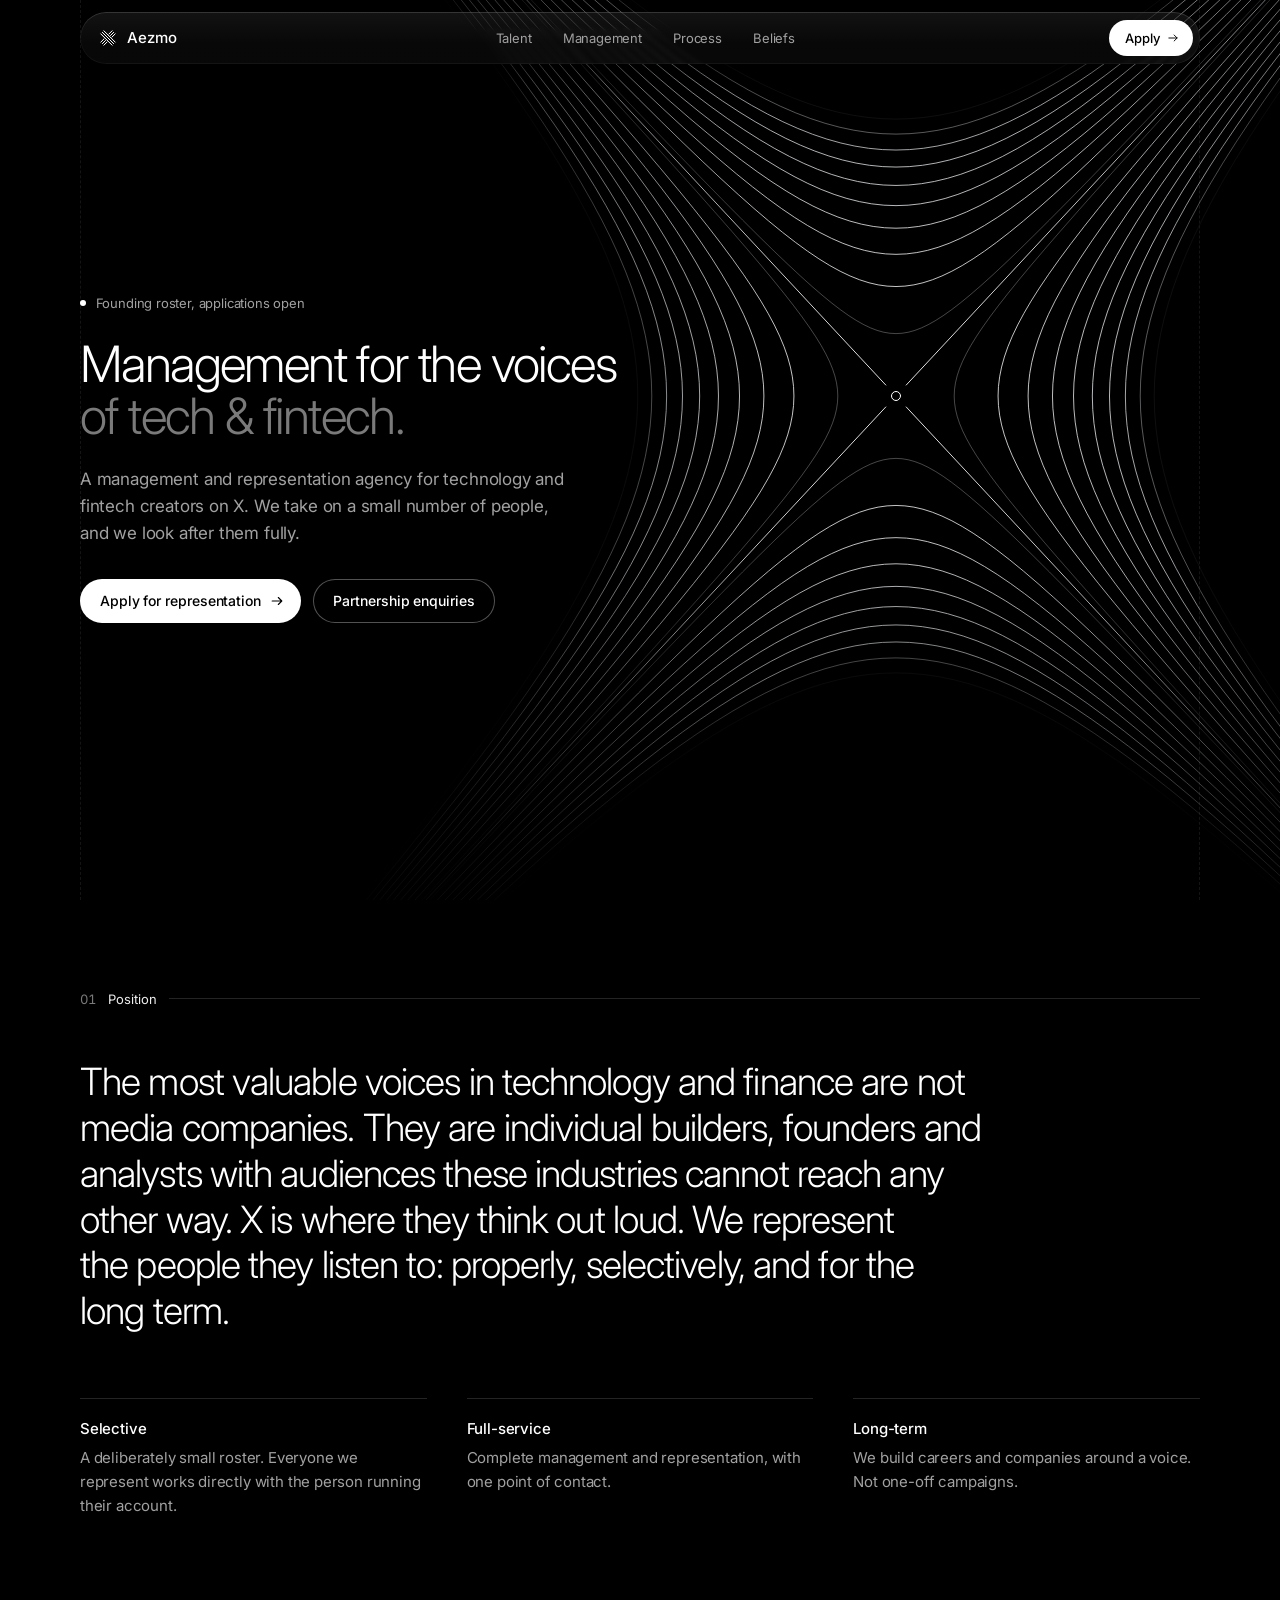
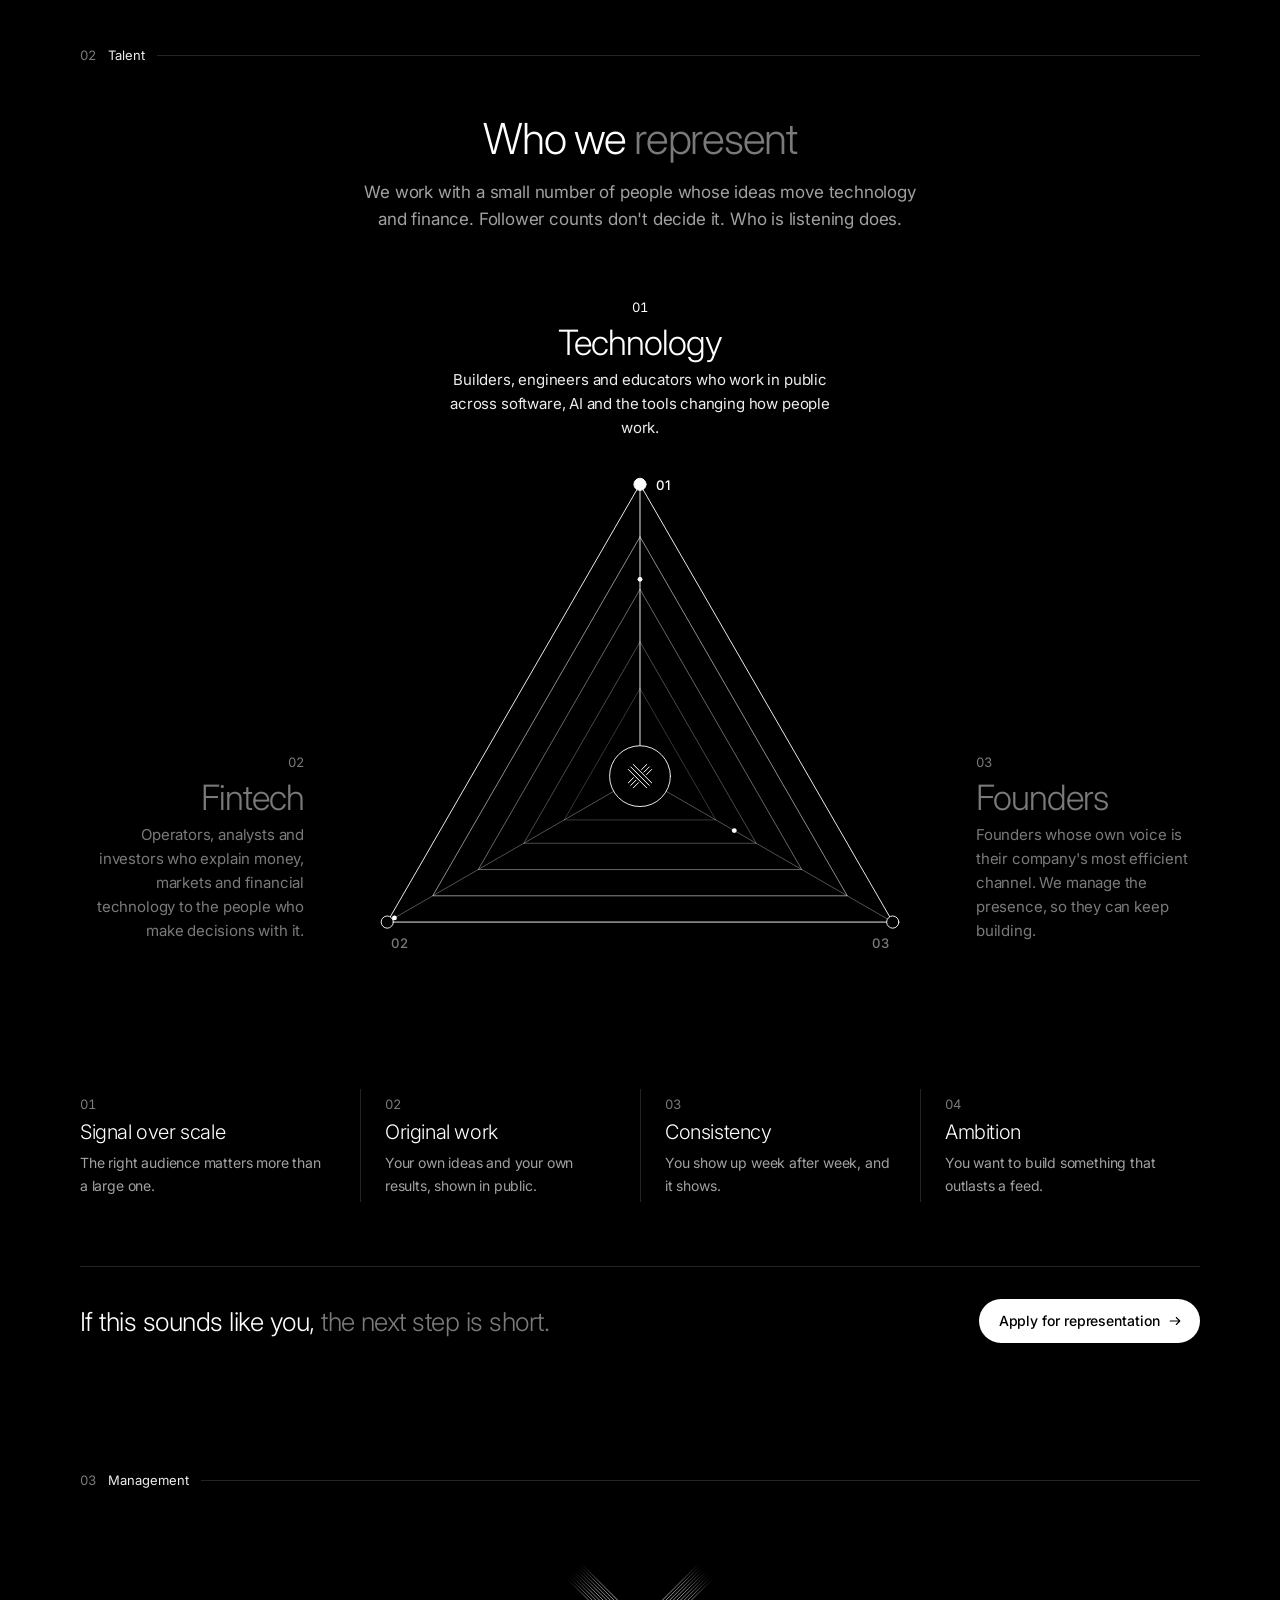
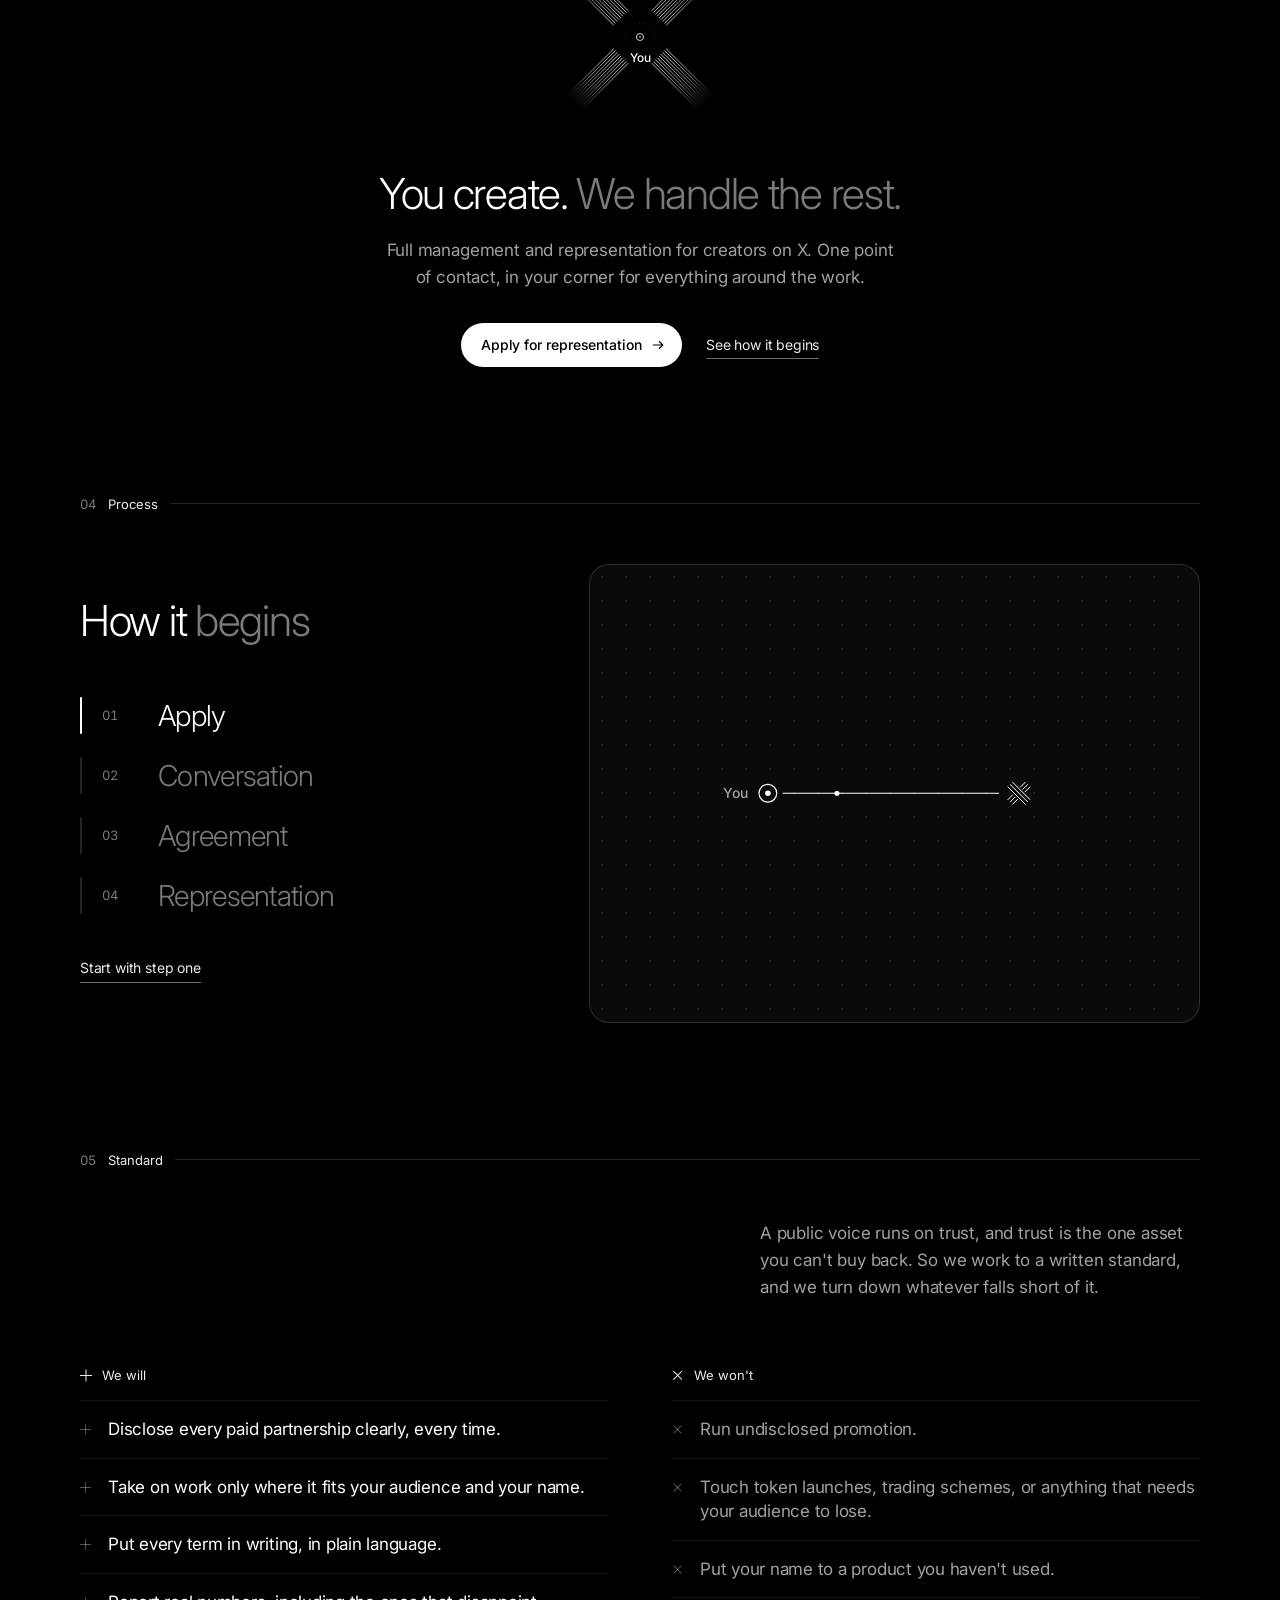
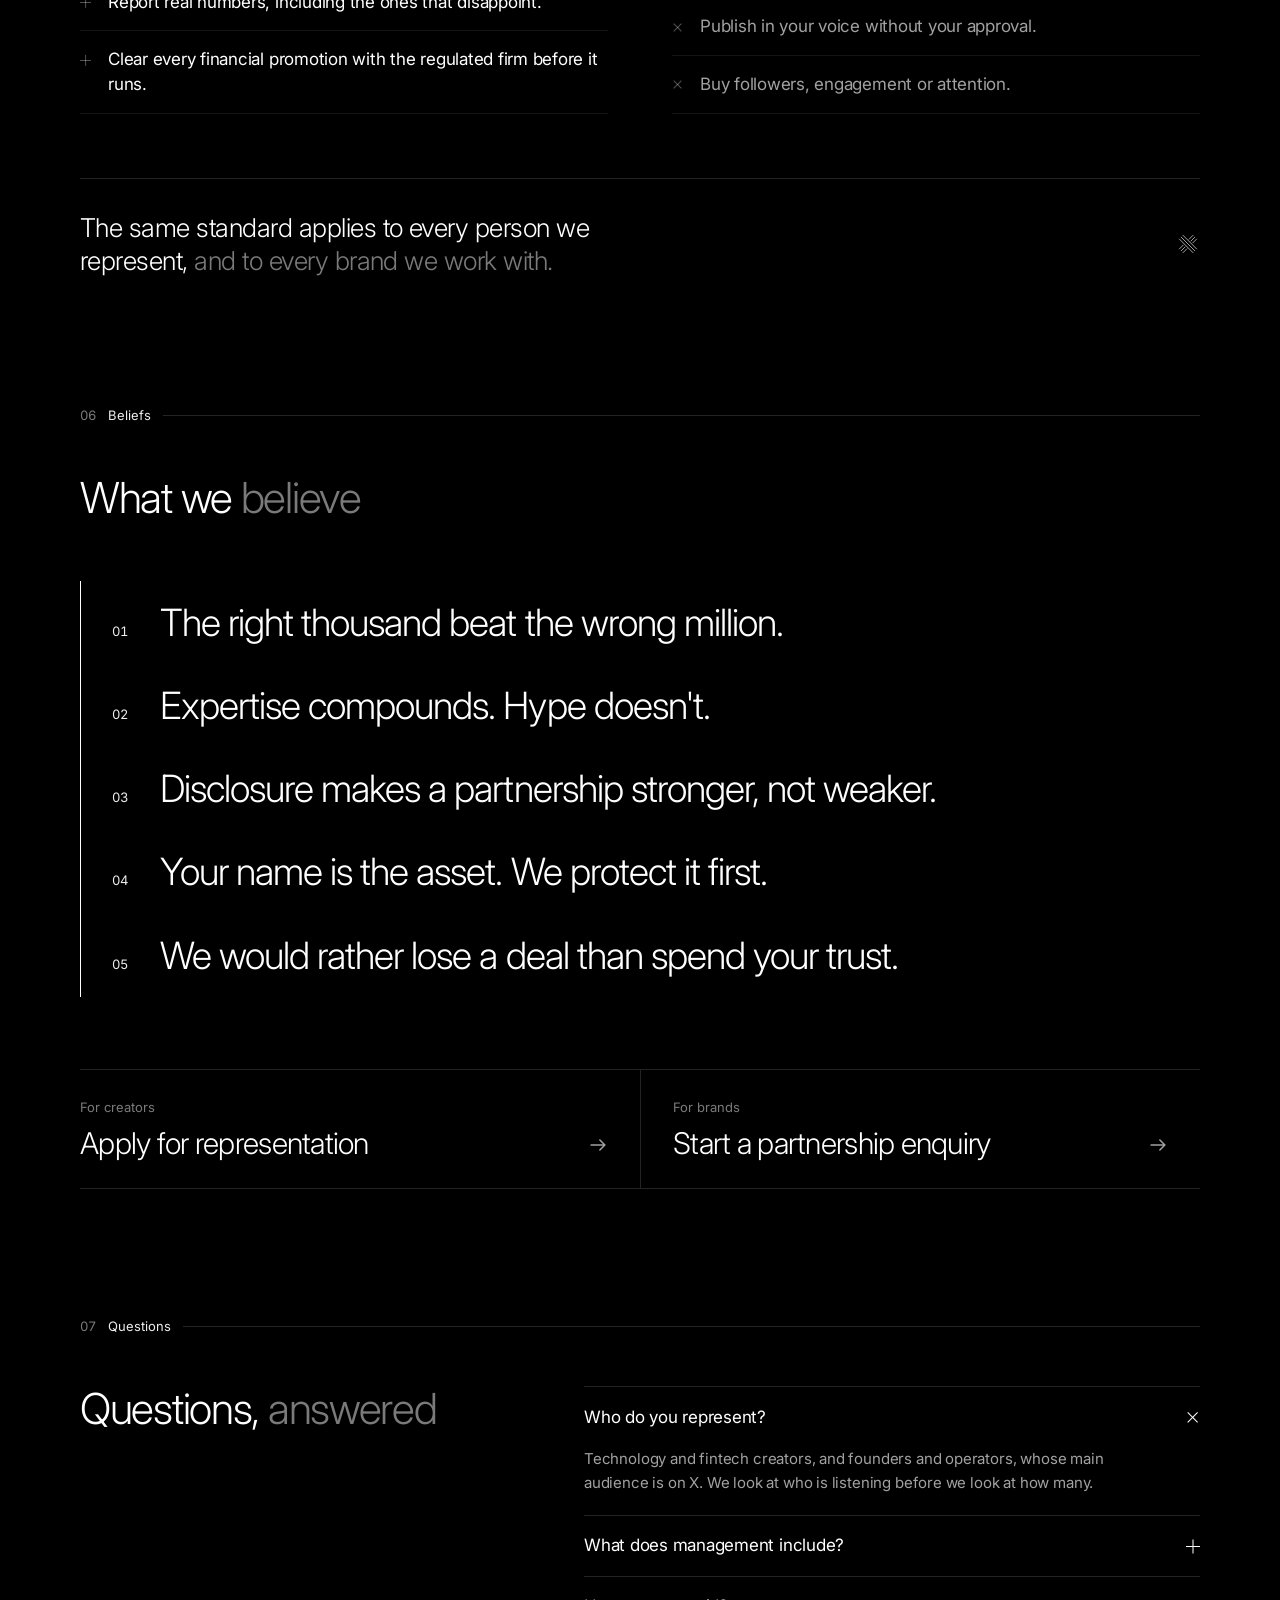
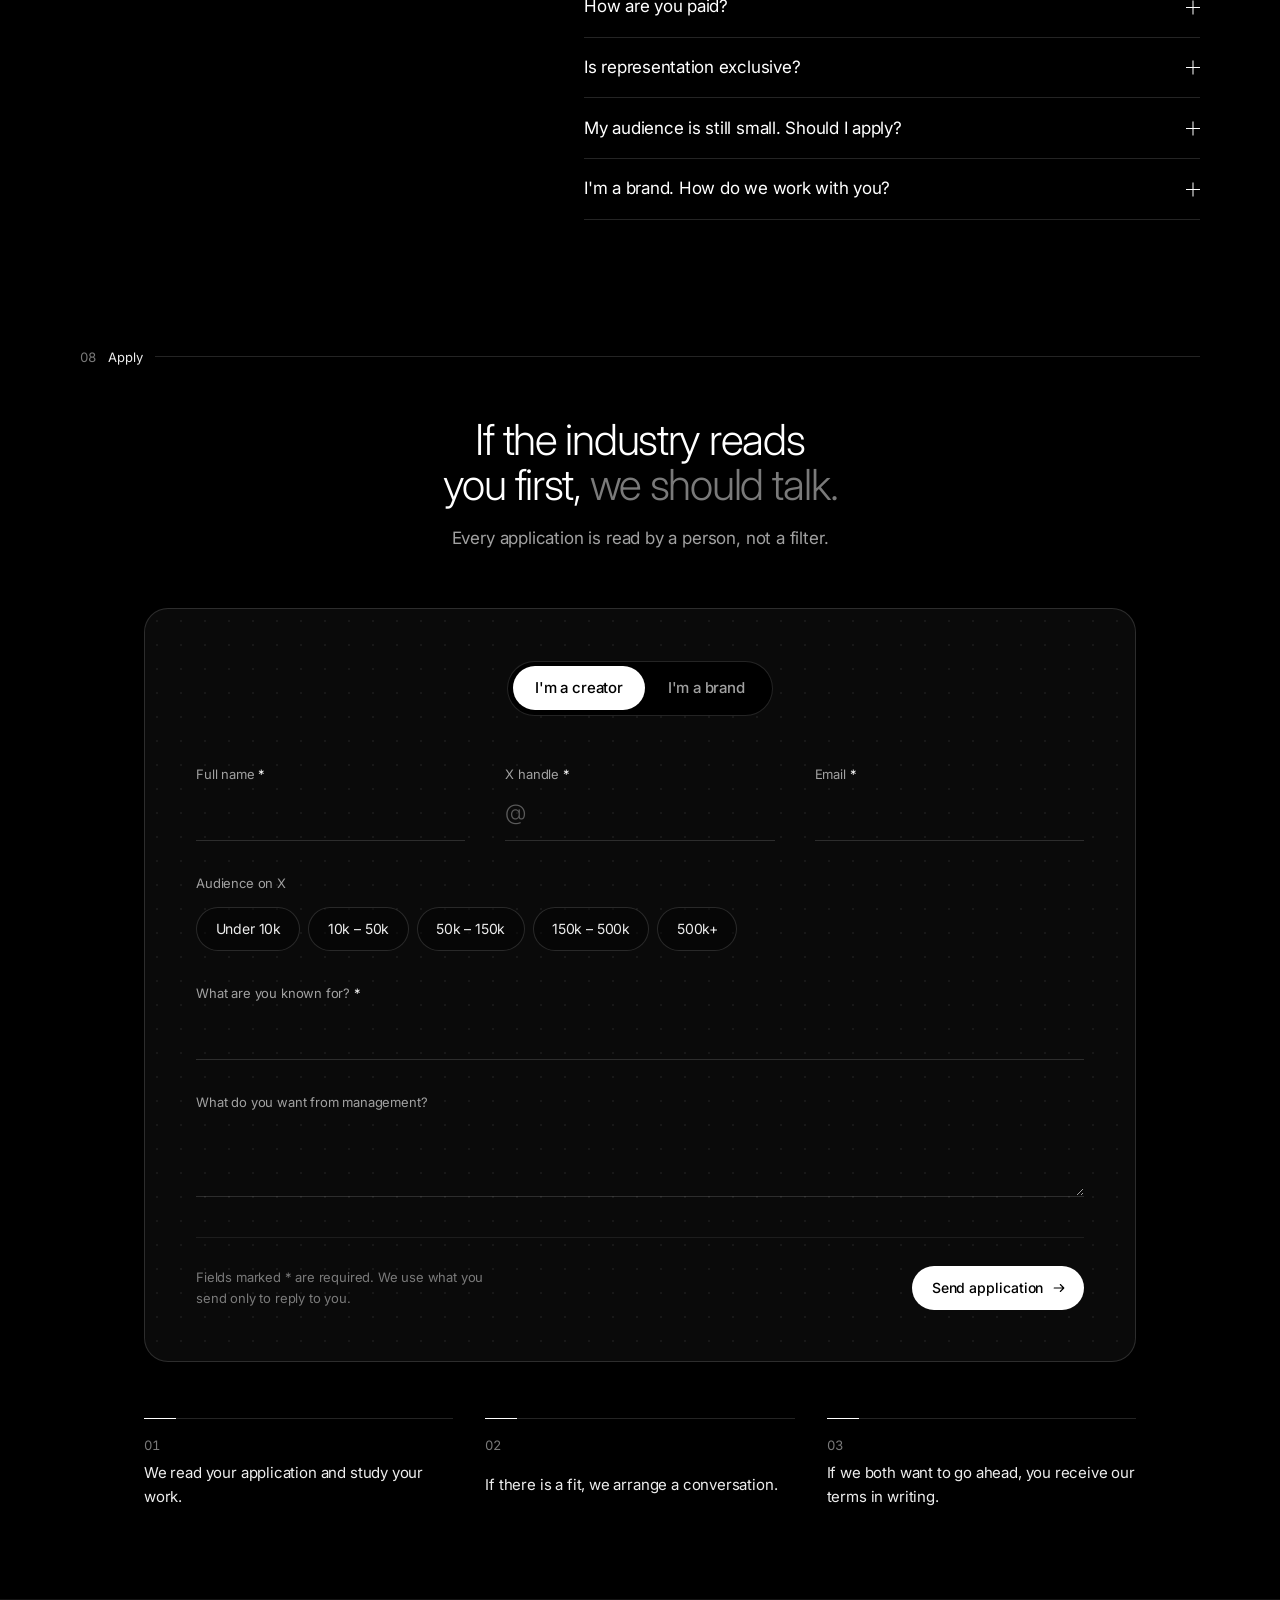
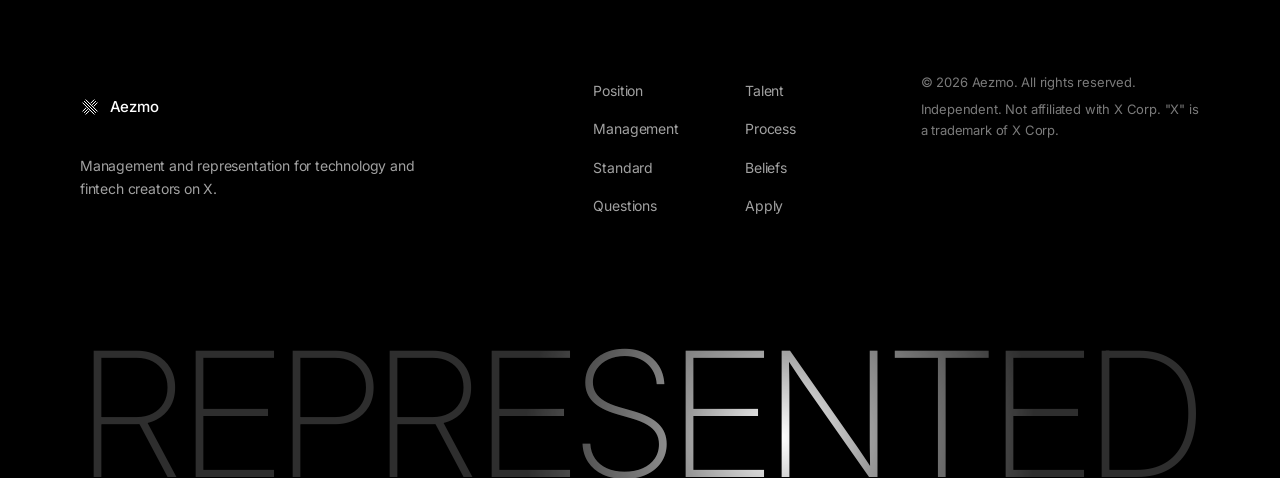
==== commit 2ade4b00: "Name the agency Aezmo Set the name in site.config.js, so it appears in the header, the footer and th" ====
--- a/index.html
+++ b/index.html
@@ -3,11 +3,12 @@
 <head>
   <meta charset="utf-8">
   <meta name="viewport" content="width=device-width, initial-scale=1, viewport-fit=cover">
-  <title>Tech &amp; Fintech Creator Management on X</title>
+  <title>Aezmo · Tech &amp; Fintech Creator Management on X</title>
   <meta name="description" content="A management and representation agency for technology and fintech creators on X. Full management and representation, by application.">
   <meta name="theme-color" content="#000000">
   <meta name="color-scheme" content="dark">
   <meta property="og:type" content="website">
+  <meta property="og:site_name" content="Aezmo">
   <meta property="og:title" content="Management for the voices of tech and fintech">
   <meta property="og:description" content="A management and representation agency for technology and fintech creators on X.">
   <meta property="og:url" content="https://aezmo.com/">
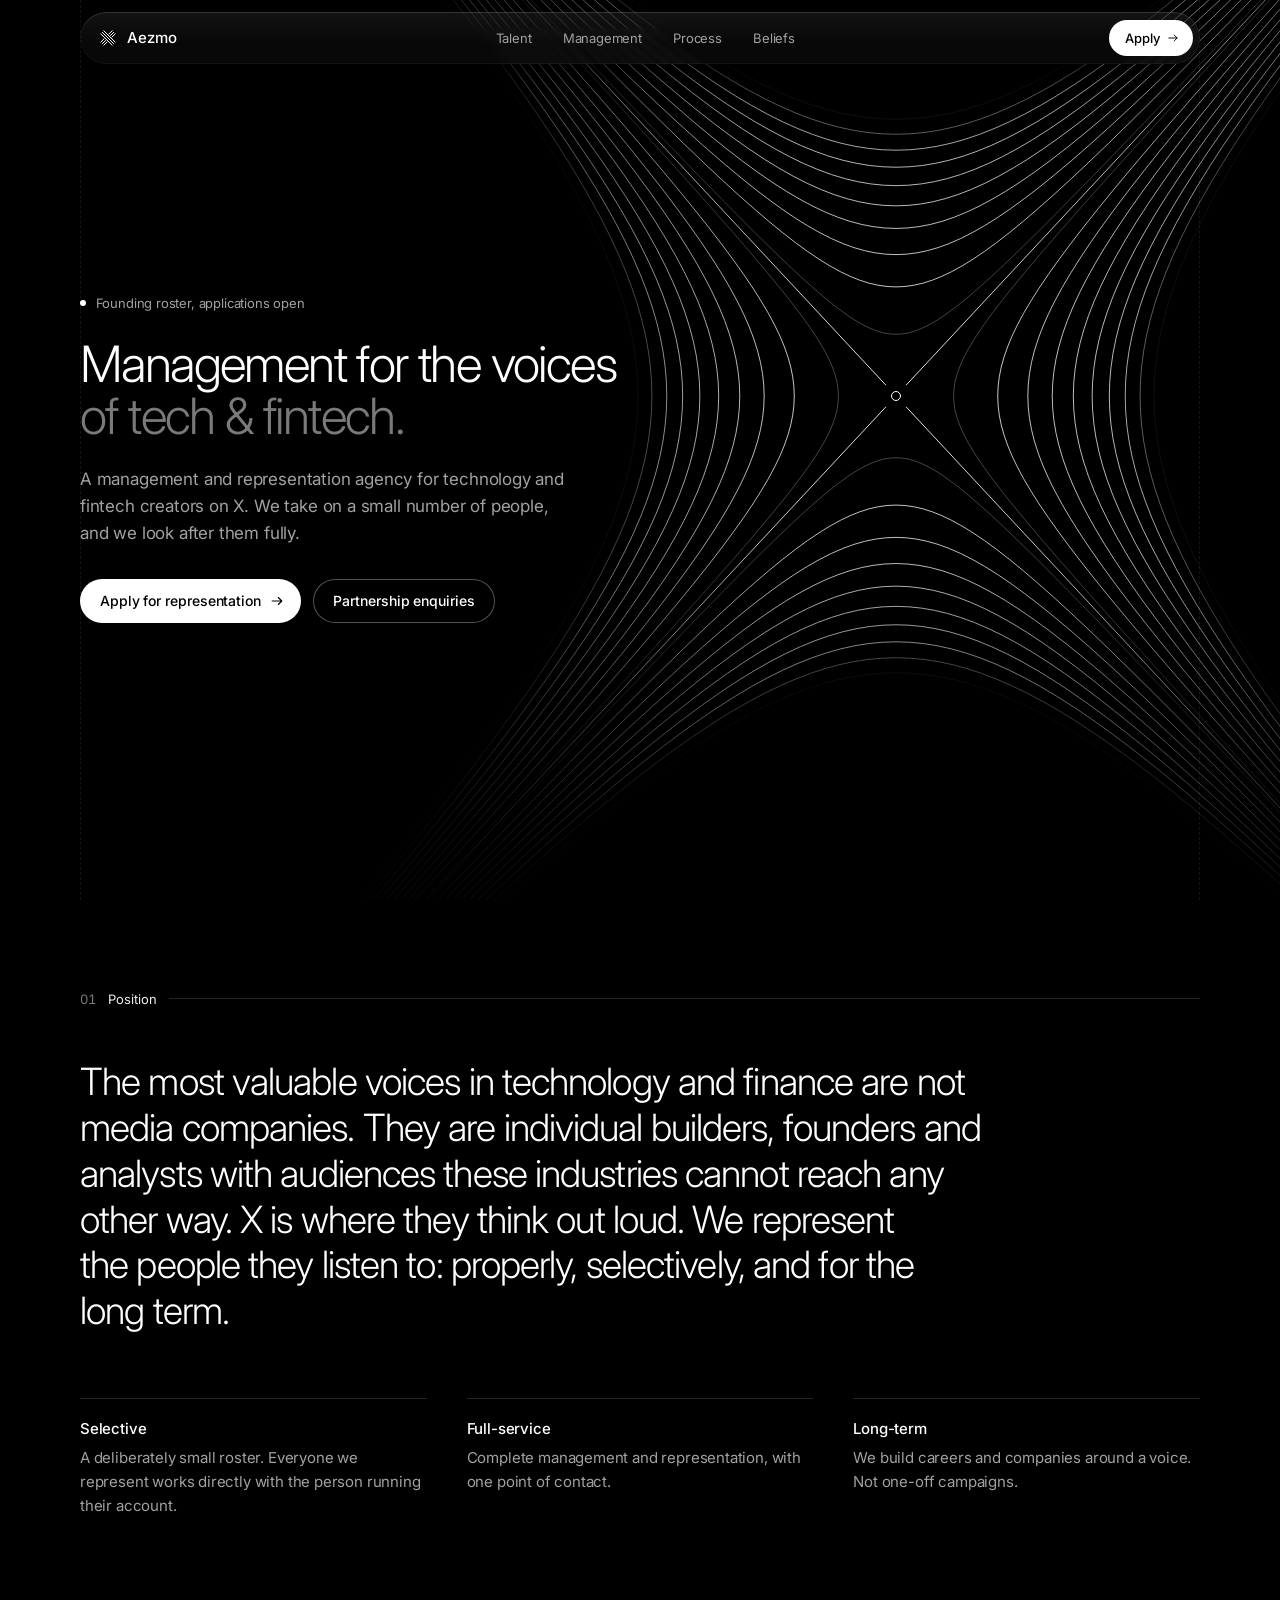
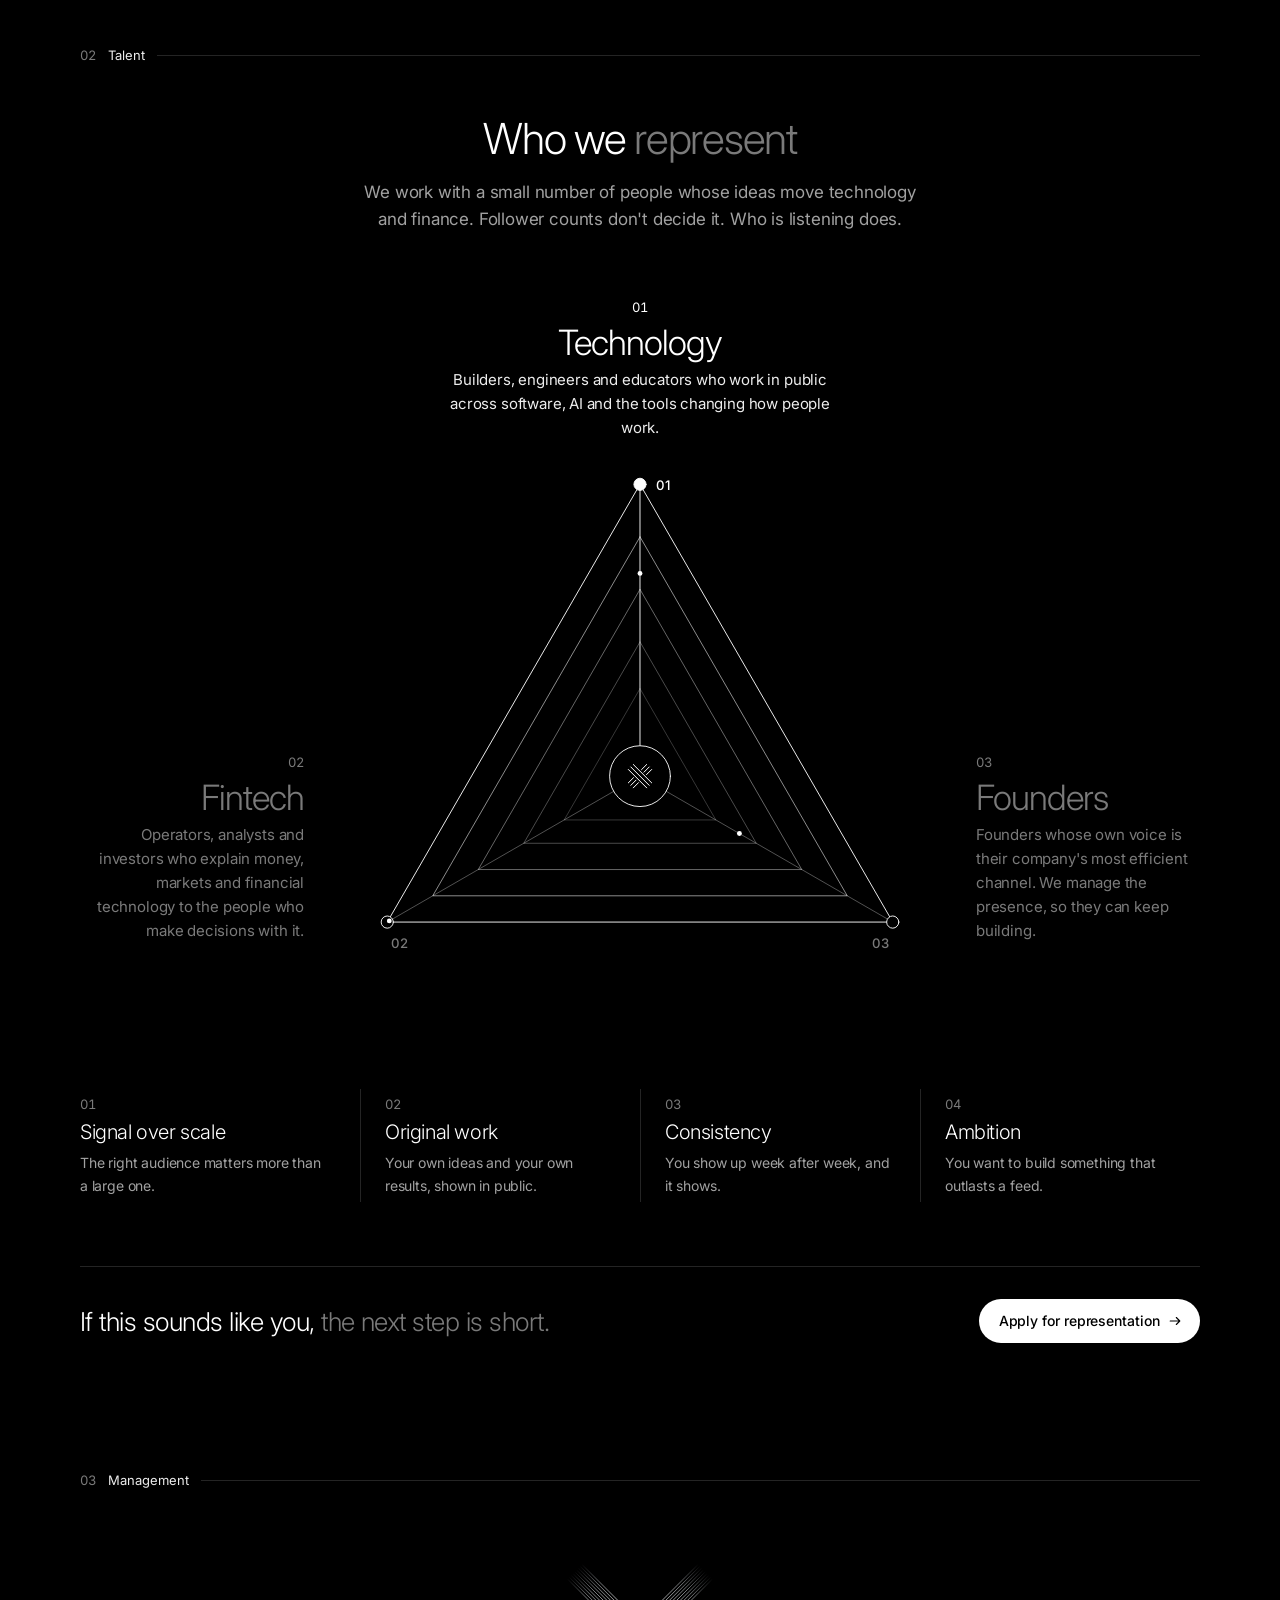
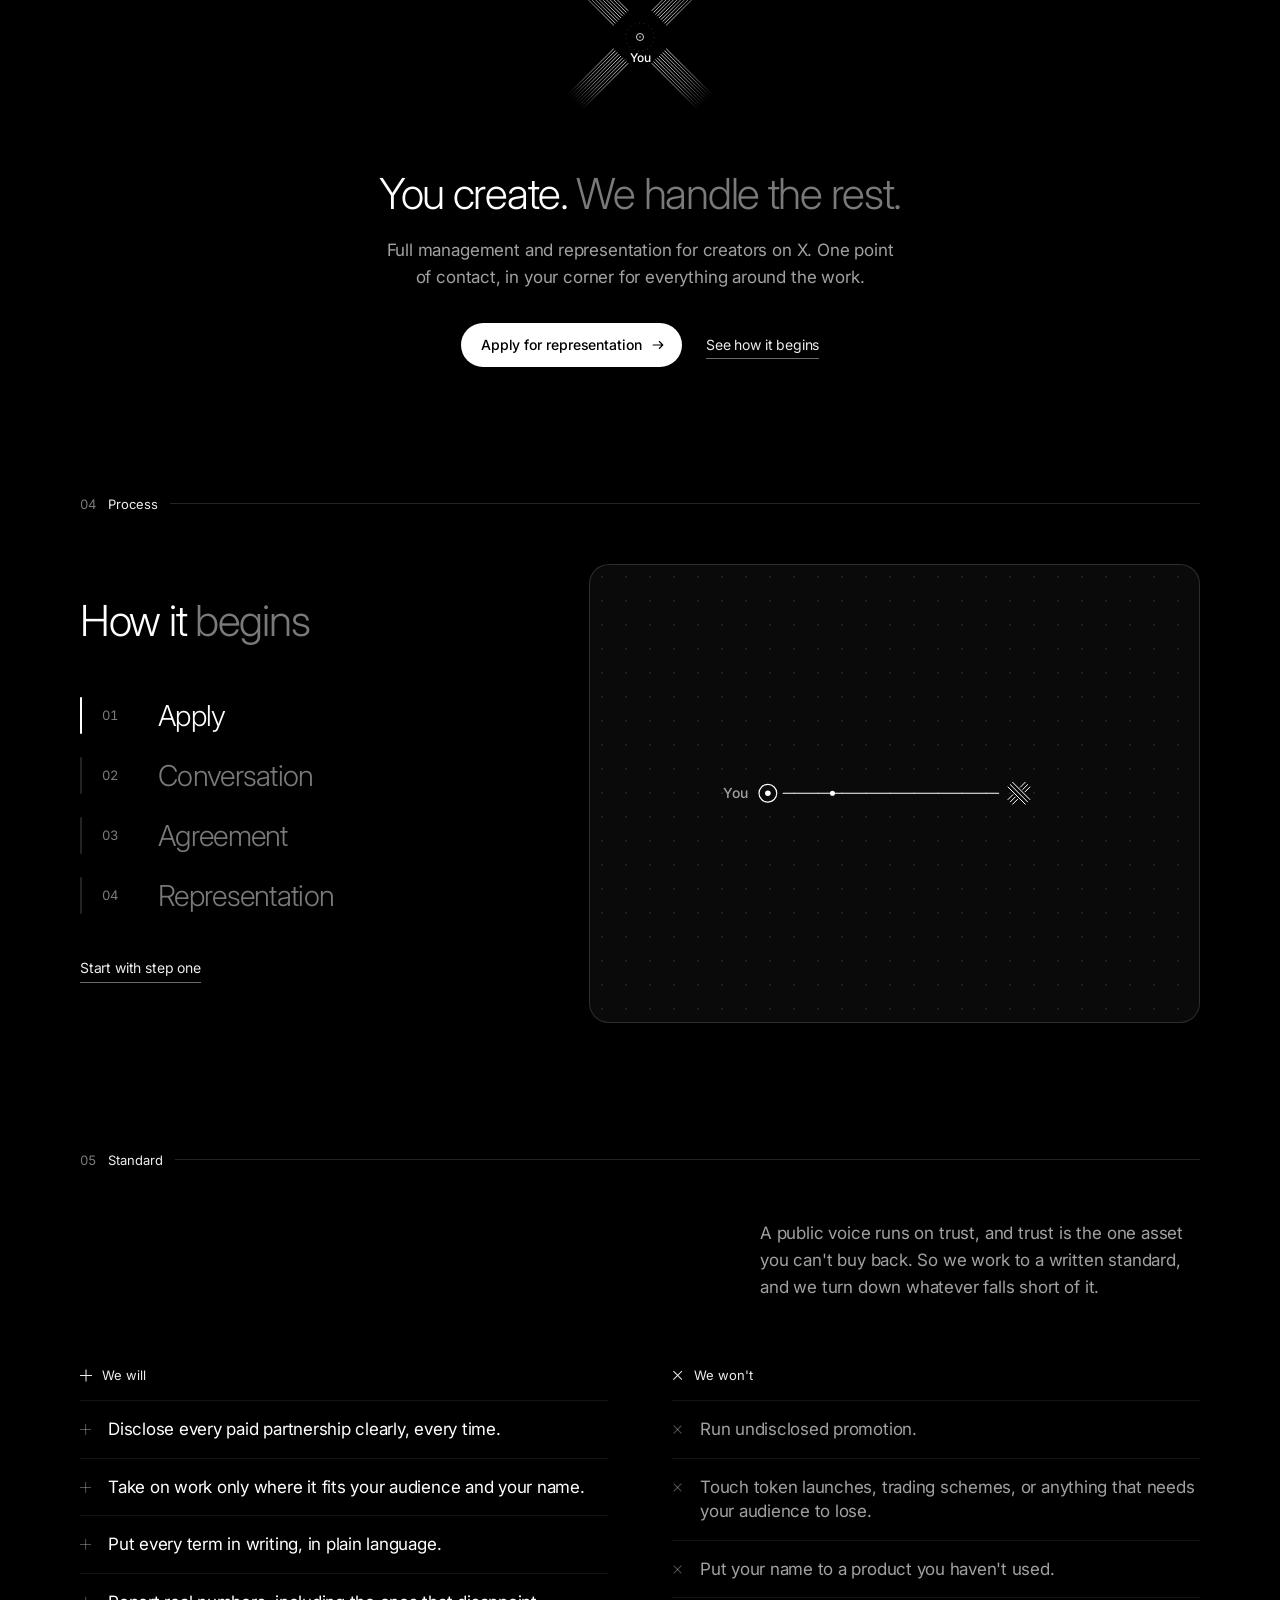
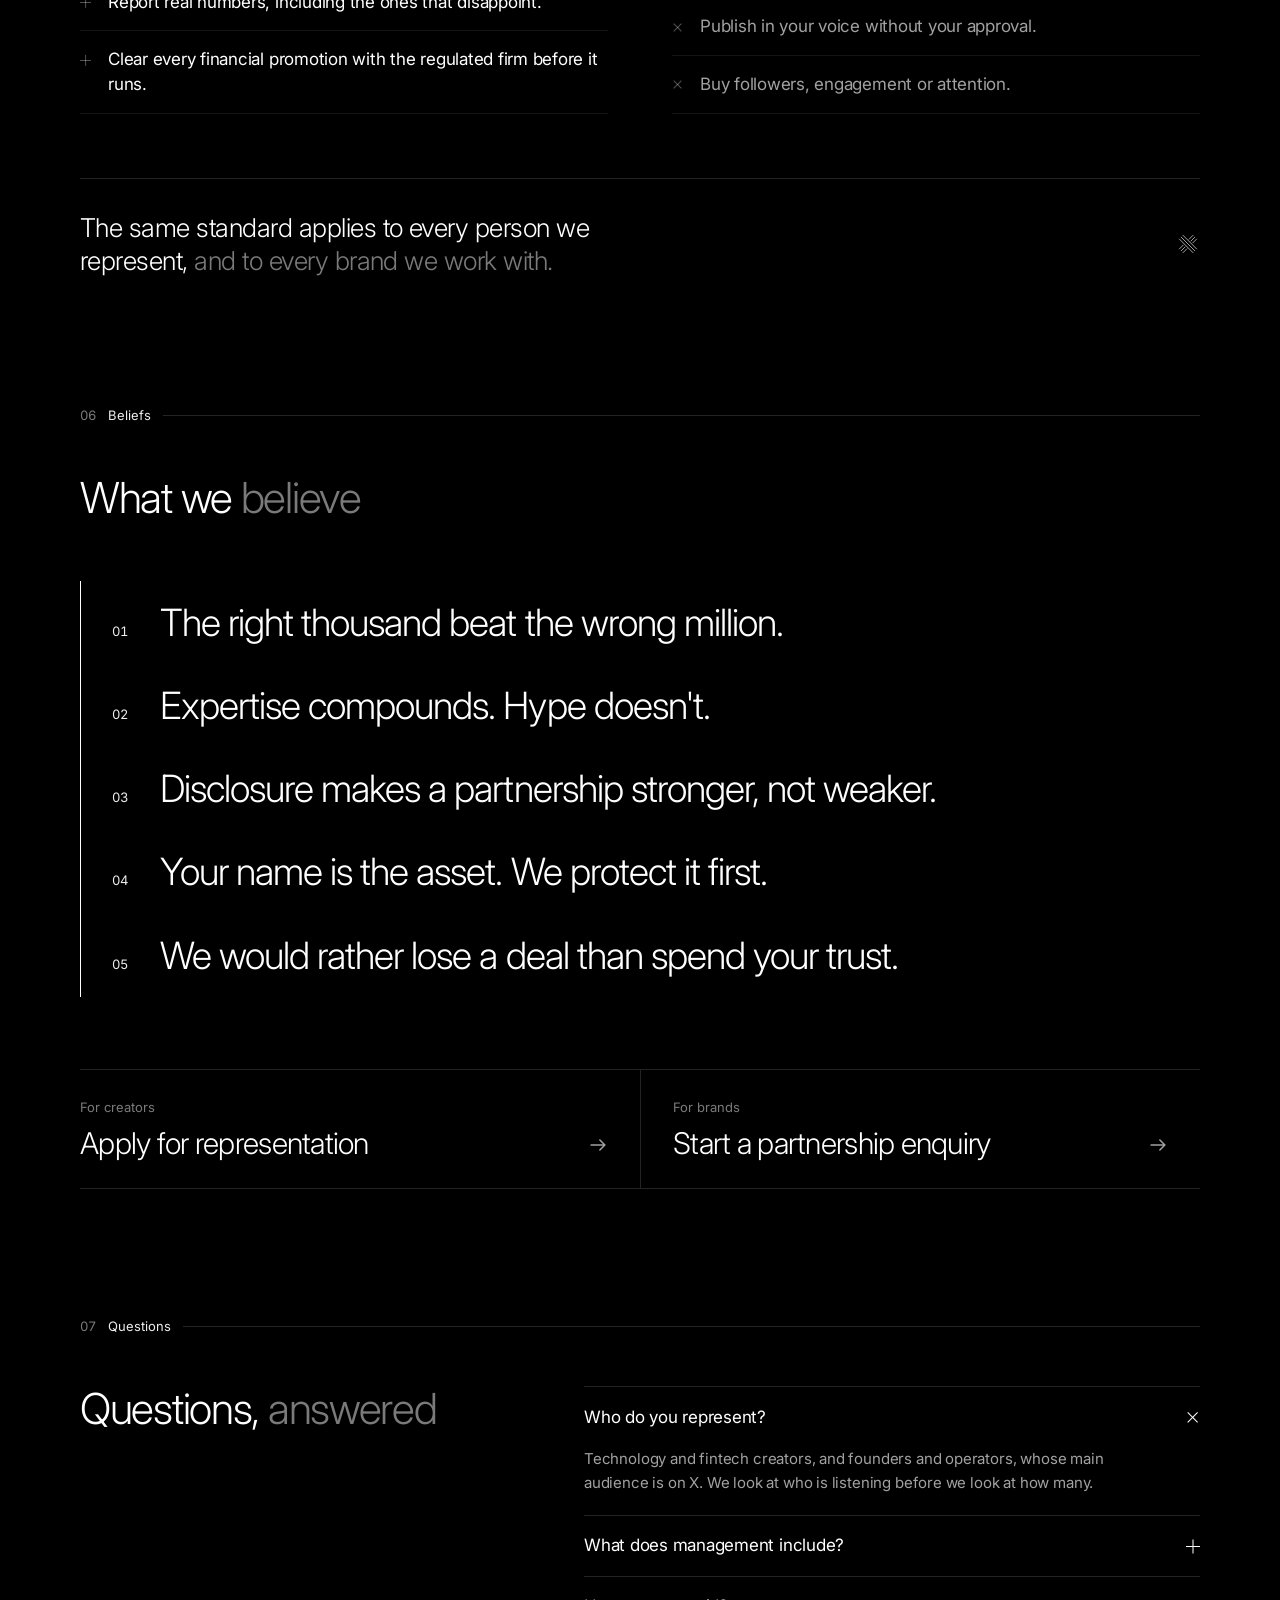
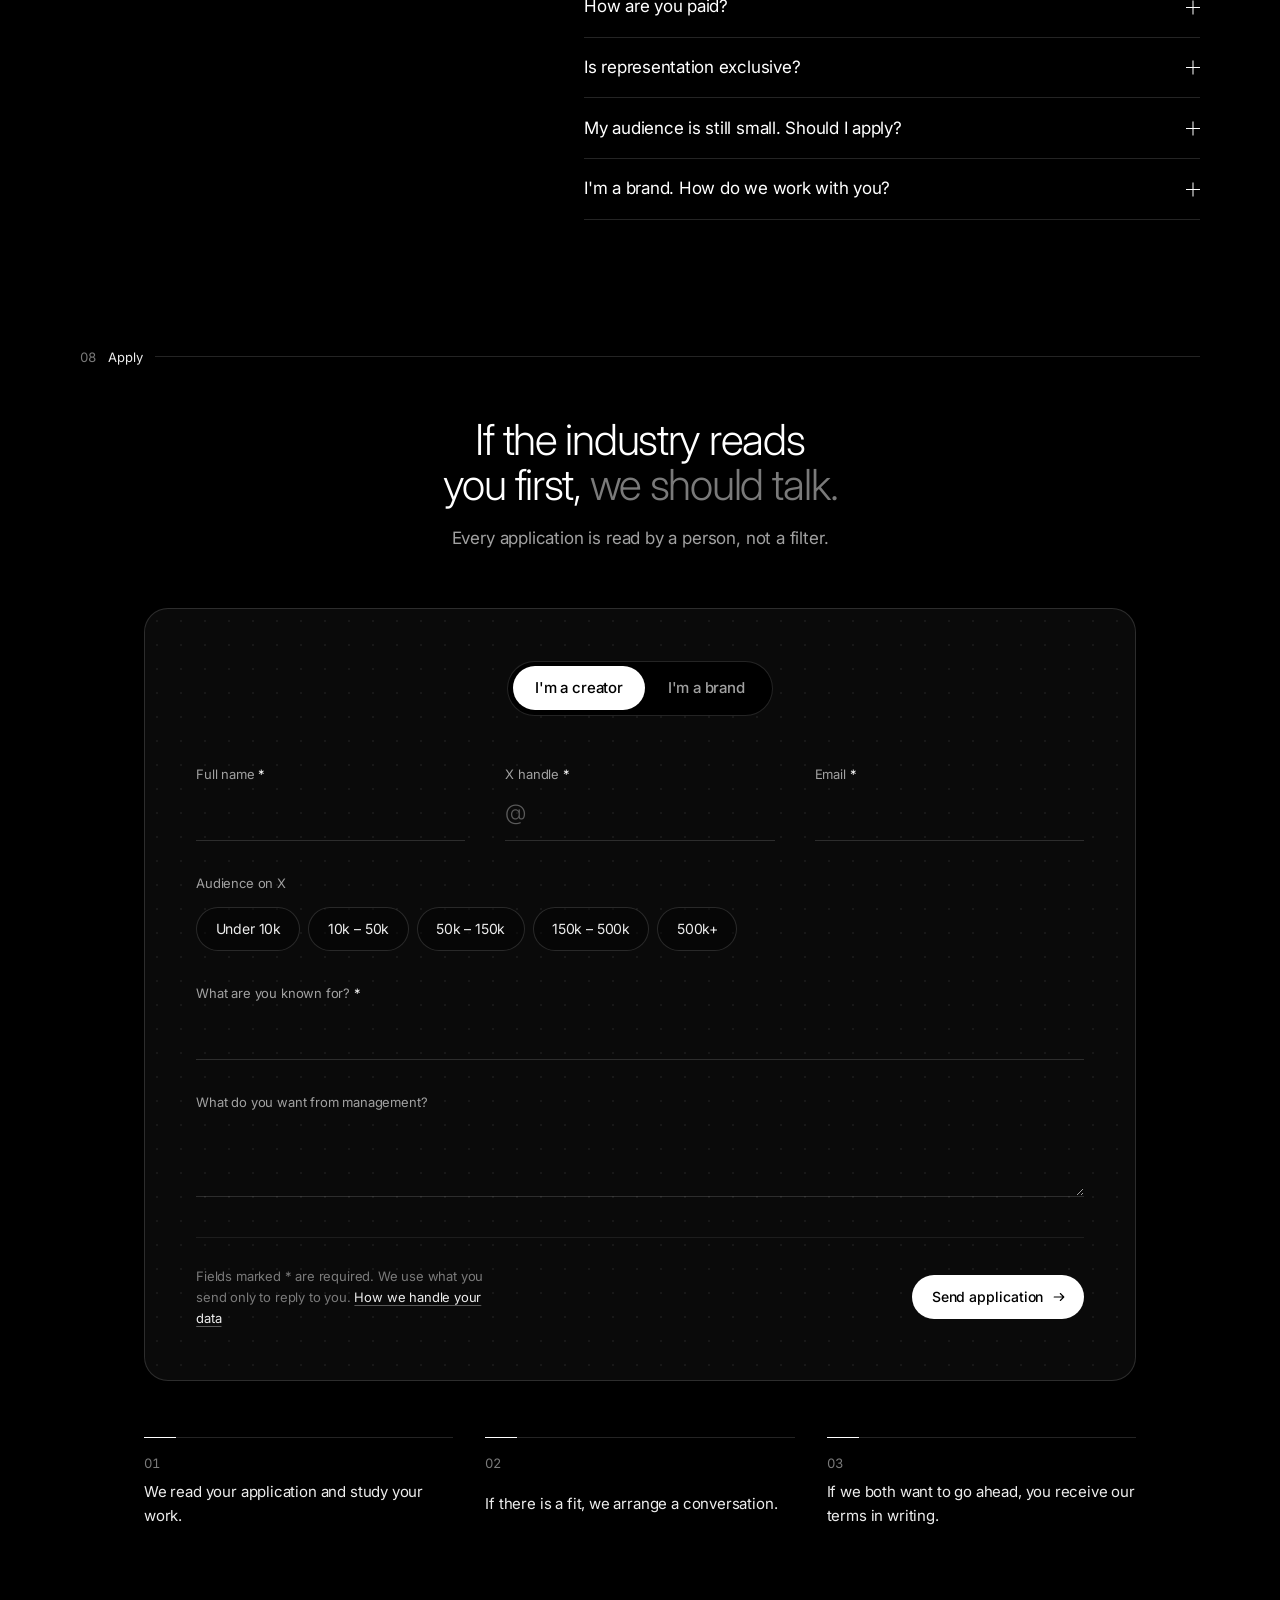
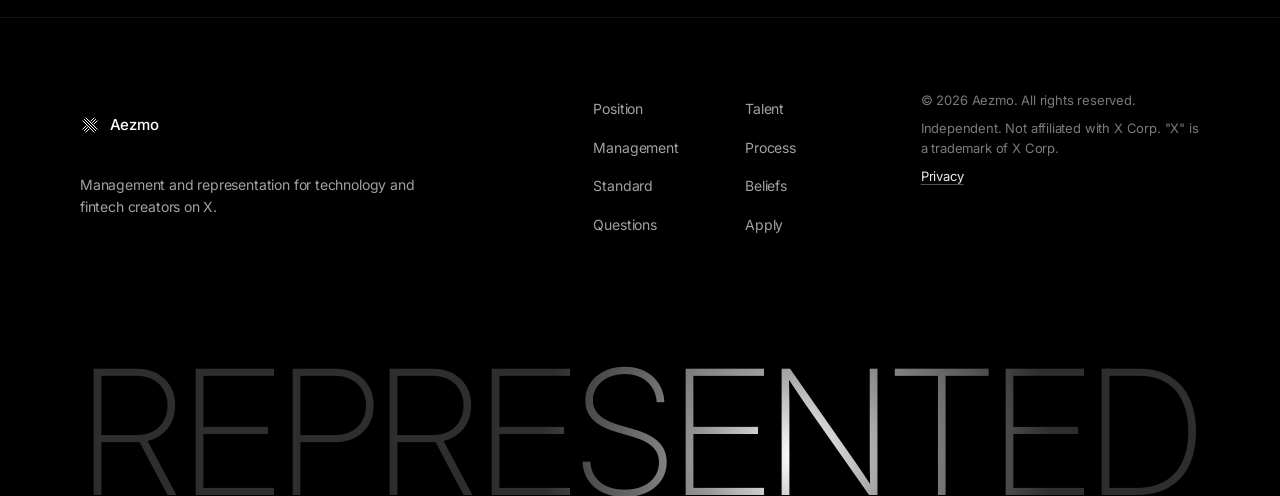
==== commit 82bcba53: "Add a privacy notice New privacy page at /privacy covering what the form collects, why, which servic" ====
--- a/index.html
+++ b/index.html
@@ -543,7 +543,7 @@
             </fieldset>
 
             <div class="form__end">
-              <p class="form__note">Fields marked * are required. We use what you send only to reply to you.</p>
+              <p class="form__note">Fields marked * are required. We use what you send only to reply to you. <a href="/privacy">How we handle your data</a></p>
               <button class="btn" type="submit" data-magnetic><span class="btn__label" data-submit-label>Send application</span><svg class="btn__icon" aria-hidden="true"><use href="#i-arrow"/></svg></button>
             </div>
             <p class="form__alert" role="alert" data-form-alert hidden></p>
@@ -583,6 +583,7 @@
       <div class="foot__legal">
         <p>© <span data-year>2026</span> <span data-site="legal"></span> All rights reserved.</p>
         <p>Independent. Not affiliated with X Corp. "X" is a trademark of X Corp.</p>
+        <p><a href="/privacy">Privacy</a></p>
       </div>
     </div>
 
--- a/assets/css/styles.css
+++ b/assets/css/styles.css
@@ -1089,3 +1089,26 @@
   .js [data-reveal], .js [data-intro], .js .nav, .js [data-split] .wi, .js .sec-head__rule { opacity: 1 !important; transform: none !important; }
   .statement .mw { opacity: 1 !important; }
 }
+
+/* ---------- Privacy page, and links to it from the form and footer ---------- */
+.privacy-top { display: flex; align-items: center; justify-content: space-between; gap: 1rem; padding-block: 1rem; border-bottom: 1px solid var(--line); }
+.privacy { max-width: 42rem; padding-block: clamp(3rem, 7vw, 5.5rem) var(--pad); }
+.privacy__label { margin-bottom: 1.25rem; }
+.privacy__title { font-size: var(--fs-h2); font-weight: 300; line-height: 1.08; letter-spacing: -.035em; color: var(--white); }
+.privacy__title em { font-style: normal; color: var(--dim); }
+.privacy__date { margin-top: 1.25rem; font-size: var(--fs-small); color: var(--dim); }
+.privacy__intro { margin-top: 2rem; font-size: var(--fs-lead); color: var(--paper); }
+.privacy__sec { margin-top: clamp(2.25rem, 4vw, 3rem); padding-top: clamp(1.25rem, 2vw, 1.5rem); border-top: 1px solid var(--line); }
+.privacy__sec h2 { margin-bottom: .75rem; font-size: var(--fs-h3); font-weight: 400; letter-spacing: -.02em; color: var(--white); }
+.privacy__sec p, .privacy__sec li { color: var(--mute); }
+.privacy__sec p + p, .privacy__sec p + ul, .privacy__sec ul + p { margin-top: .85rem; }
+.privacy__sec ul { display: grid; gap: .6rem; }
+.privacy__sec li { position: relative; padding-left: 1.25rem; }
+.privacy__sec li::before { content: ""; position: absolute; left: 0; top: .8em; width: .5rem; height: 1px; background: var(--line-3); }
+.privacy__sec strong { font-weight: 500; color: var(--paper); }
+.privacy__sec a, .form__note a, .foot__legal a {
+  color: var(--paper); text-decoration: underline; text-decoration-color: var(--line-3);
+  text-decoration-thickness: 1px; text-underline-offset: .22em; transition: color var(--t-fast), text-decoration-color var(--t-fast);
+}
+.privacy__sec a:hover, .form__note a:hover, .foot__legal a:hover { color: var(--white); text-decoration-color: currentColor; }
+.privacy-foot { display: flex; flex-wrap: wrap; justify-content: space-between; gap: .5rem 2rem; padding-block: 1.5rem 2.5rem; border-top: 1px solid var(--line); font-size: var(--fs-small); color: var(--dim); }
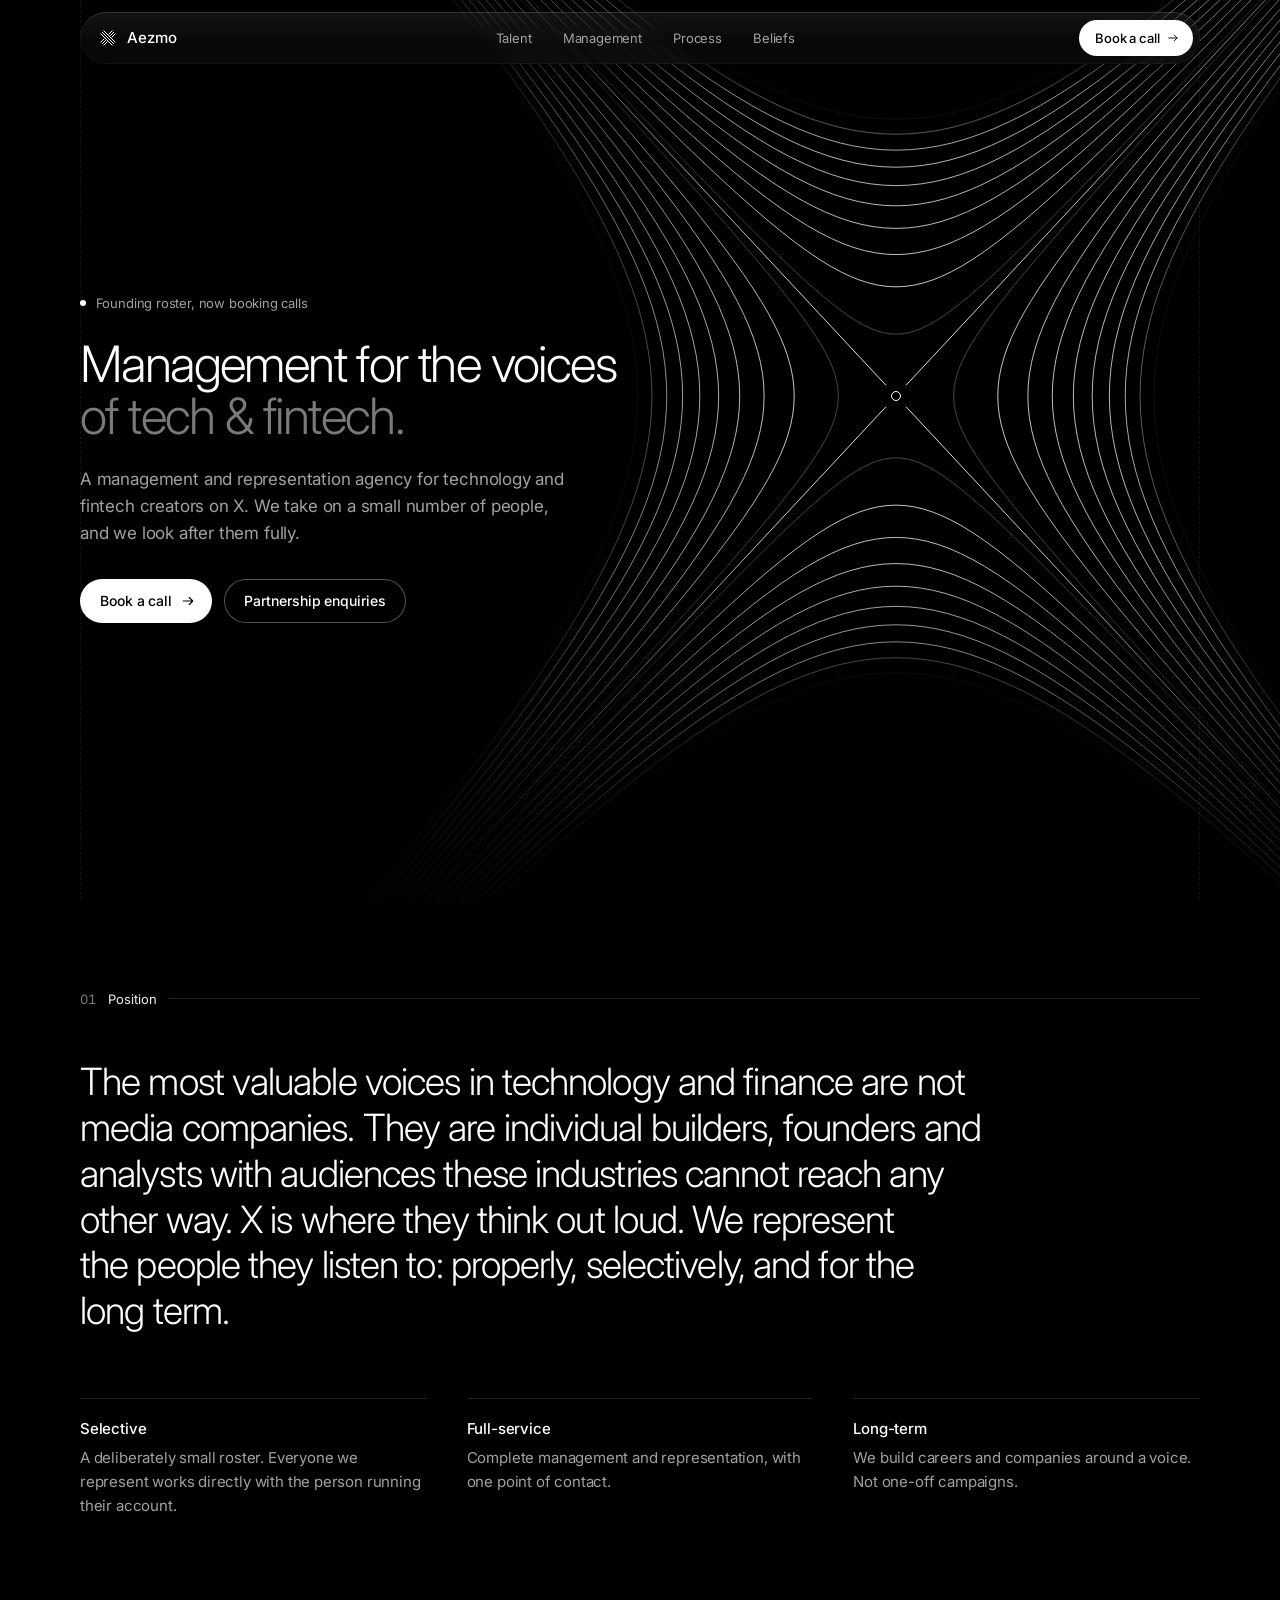
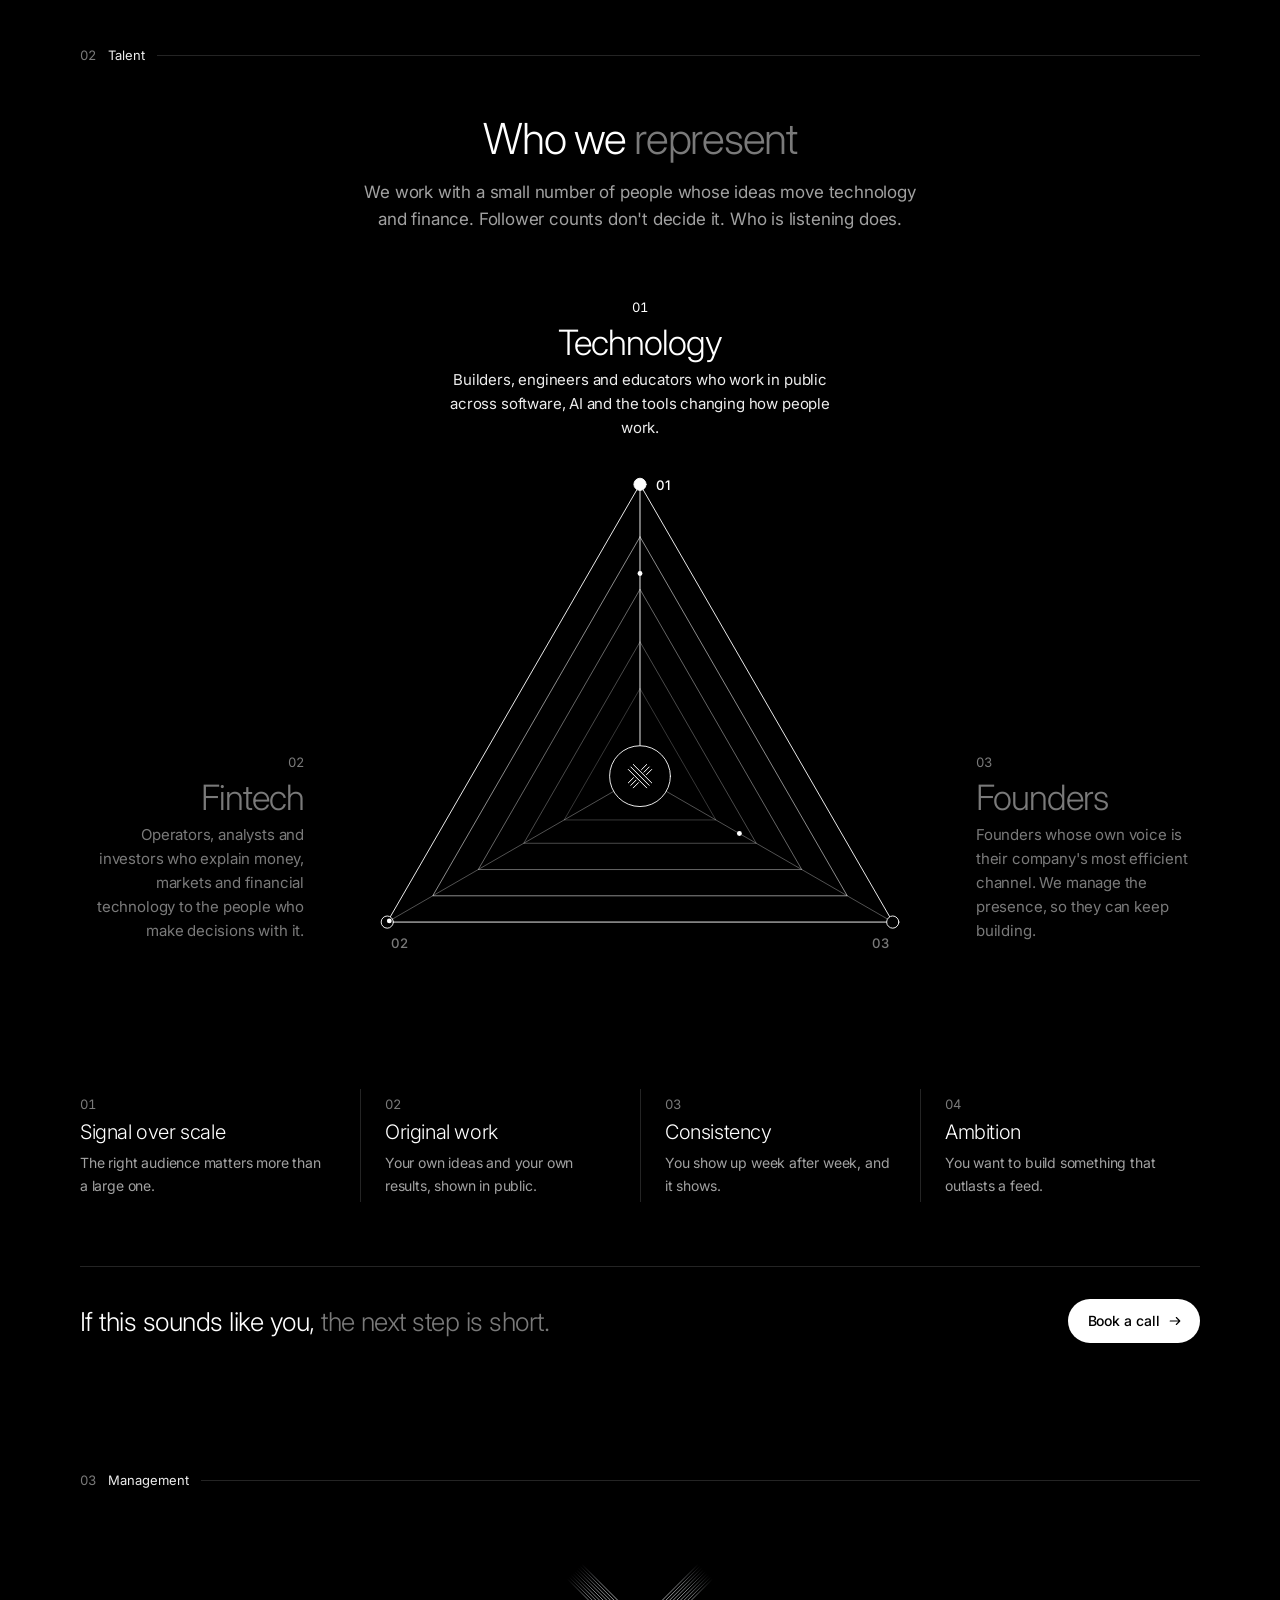
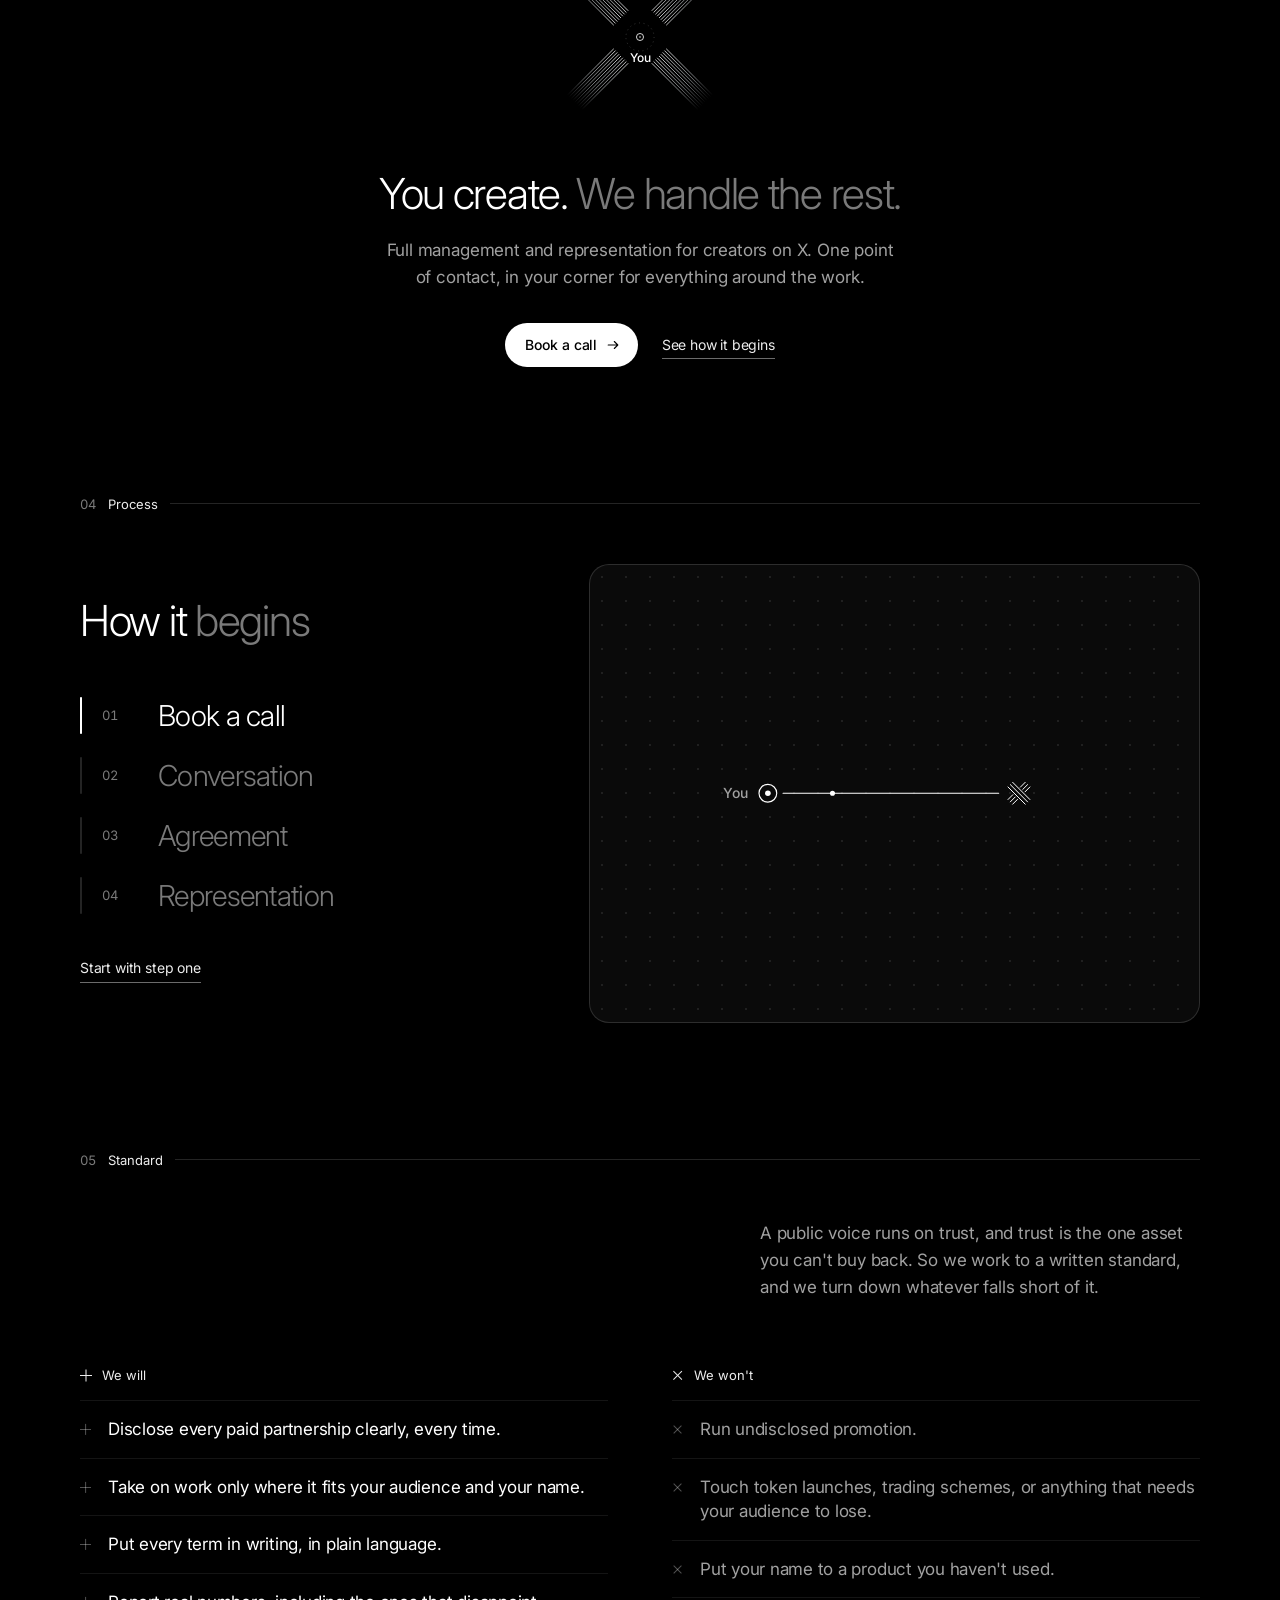
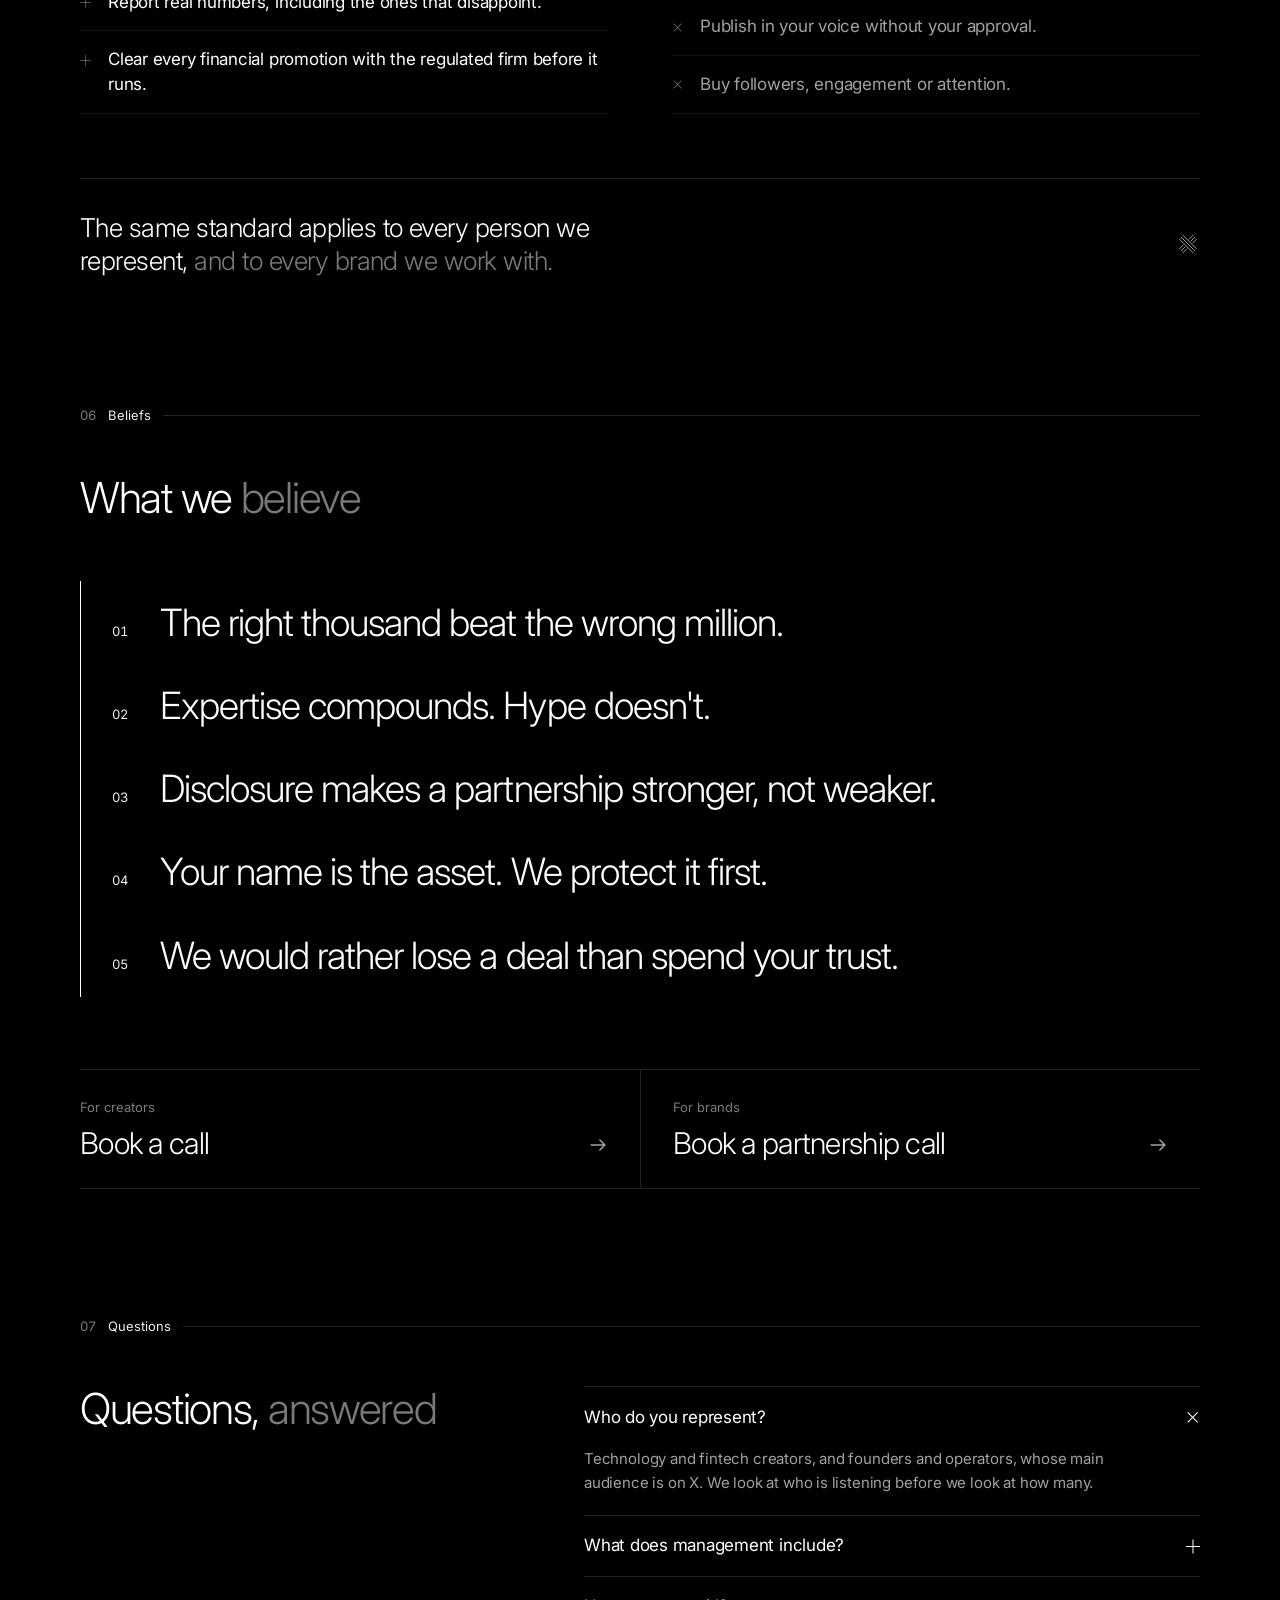
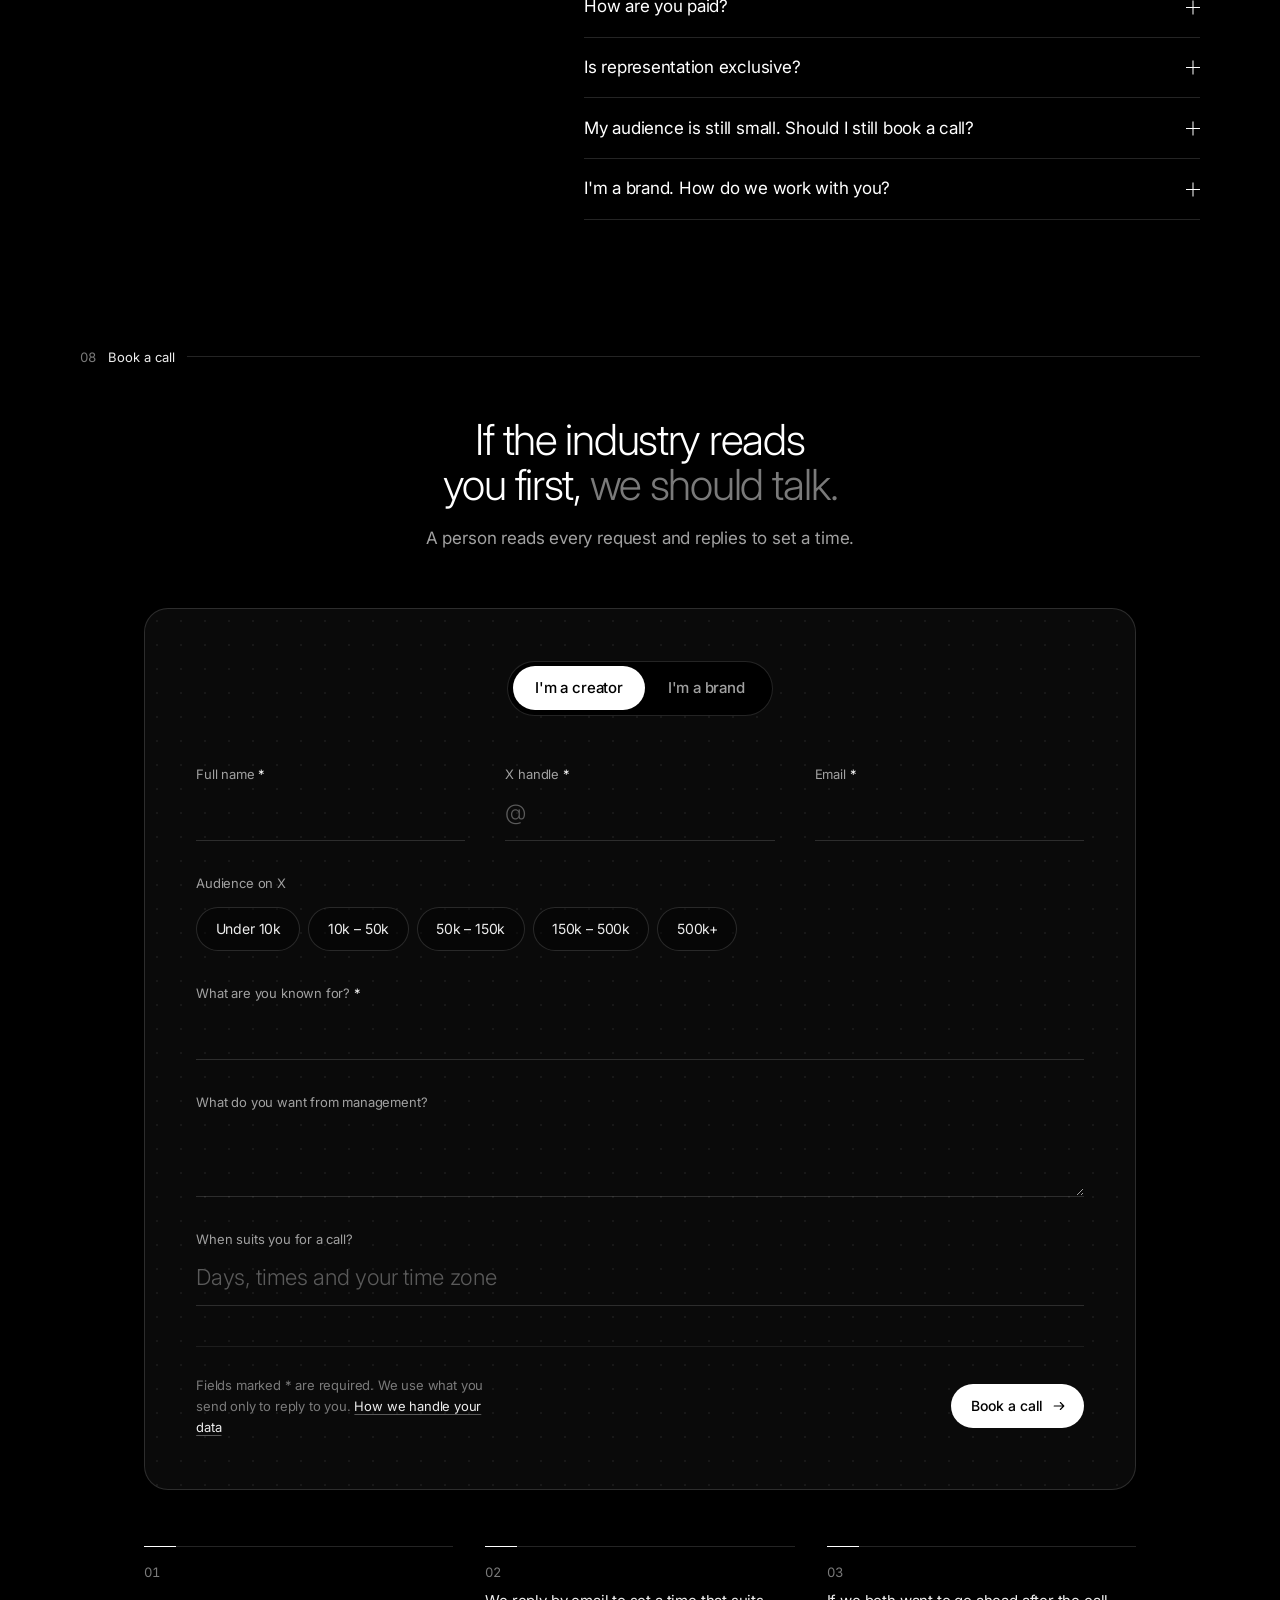
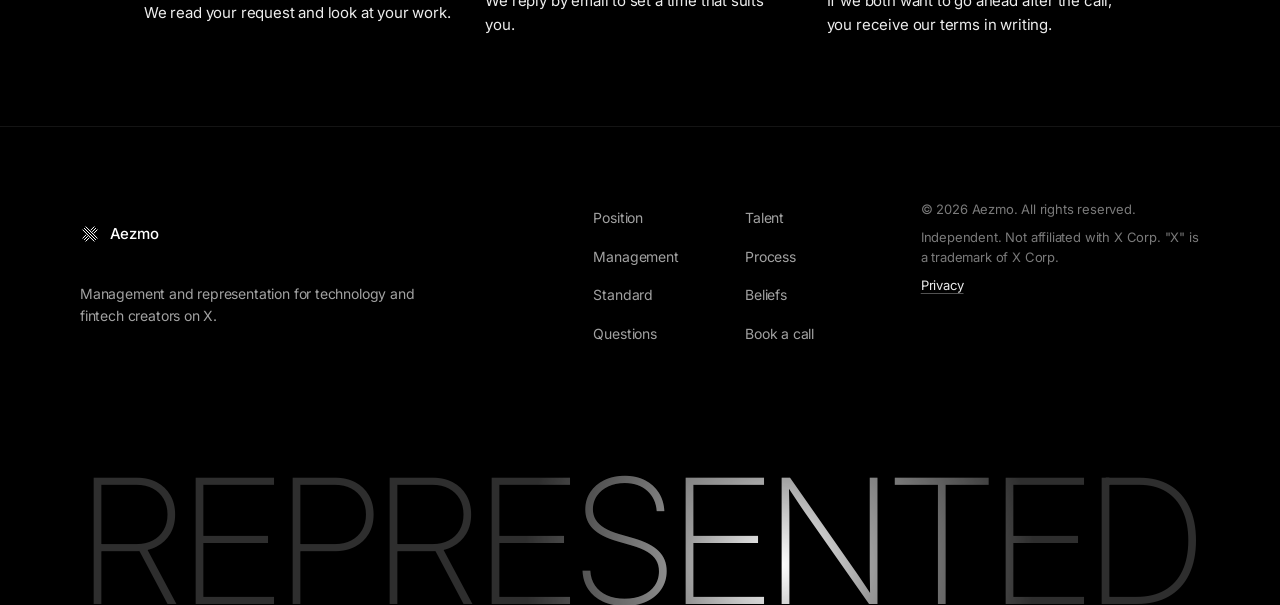
==== commit fd9765d9: "Change the call to action from applying to booking a call Buttons, the form section, the first proce" ====
--- a/index.html
+++ b/index.html
@@ -4,7 +4,7 @@
   <meta charset="utf-8">
   <meta name="viewport" content="width=device-width, initial-scale=1, viewport-fit=cover">
   <title>Aezmo · Tech &amp; Fintech Creator Management on X</title>
-  <meta name="description" content="A management and representation agency for technology and fintech creators on X. Full management and representation, by application.">
+  <meta name="description" content="A management and representation agency for technology and fintech creators on X. Book a call to talk about representation.">
   <meta name="theme-color" content="#000000">
   <meta name="color-scheme" content="dark">
   <meta property="og:type" content="website">
@@ -73,7 +73,7 @@
         </nav>
 
         <div class="nav__end">
-          <a class="btn btn--sm" href="#apply"><span class="btn__label">Apply</span><svg class="btn__icon" aria-hidden="true"><use href="#i-arrow"/></svg></a>
+          <a class="btn btn--sm" href="#book"><span class="btn__label">Book a call</span><svg class="btn__icon" aria-hidden="true"><use href="#i-arrow"/></svg></a>
           <button class="burger" type="button" aria-expanded="false" aria-controls="menu" data-menu-toggle>
             <span class="sr-only">Menu</span><i aria-hidden="true"></i><i aria-hidden="true"></i>
           </button>
@@ -96,8 +96,8 @@
         <li><a href="#faq"><span class="menu__n">07</span>Questions</a></li>
       </ol>
       <div class="menu__foot">
-        <a class="btn" href="#apply"><span class="btn__label">Apply for representation</span><svg class="btn__icon" aria-hidden="true"><use href="#i-arrow"/></svg></a>
-        <a class="link" href="#apply" data-apply="brand">Partnership enquiries</a>
+        <a class="btn" href="#book"><span class="btn__label">Book a call</span><svg class="btn__icon" aria-hidden="true"><use href="#i-arrow"/></svg></a>
+        <a class="link" href="#book" data-apply="brand">Partnership enquiries</a>
       </div>
     </div>
   </div>
@@ -109,15 +109,15 @@
       <canvas class="hero__field" data-xfield aria-hidden="true"></canvas>
 
       <div class="hero__content wrap">
-        <p class="status" data-intro><span class="status__dot" aria-hidden="true"></span>Founding roster, applications open</p>
+        <p class="status" data-intro><span class="status__dot" aria-hidden="true"></span>Founding roster, now booking calls</p>
 
         <h1 class="display hero__title" data-split data-intro-title><span class="hl">Management for the voices</span> <span class="hl"><em>of tech &amp; fintech.</em></span></h1>
 
         <p class="hero__lede" data-intro>A management and representation agency for technology and fintech creators on X. We take on a small number of people, and we look after them fully.</p>
 
         <div class="hero__cta" data-intro>
-          <a class="btn" href="#apply" data-magnetic><span class="btn__label">Apply for representation</span><svg class="btn__icon" aria-hidden="true"><use href="#i-arrow"/></svg></a>
-          <a class="btn btn--ghost" href="#apply" data-apply="brand"><span class="btn__label">Partnership enquiries</span></a>
+          <a class="btn" href="#book" data-magnetic><span class="btn__label">Book a call</span><svg class="btn__icon" aria-hidden="true"><use href="#i-arrow"/></svg></a>
+          <a class="btn btn--ghost" href="#book" data-apply="brand"><span class="btn__label">Partnership enquiries</span></a>
         </div>
       </div>
     </section>
@@ -239,7 +239,7 @@
 
         <div class="closer" data-reveal>
           <p class="closer__line">If this sounds like you, <em>the next step is short.</em></p>
-          <a class="btn" href="#apply" data-magnetic><span class="btn__label">Apply for representation</span><svg class="btn__icon" aria-hidden="true"><use href="#i-arrow"/></svg></a>
+          <a class="btn" href="#book" data-magnetic><span class="btn__label">Book a call</span><svg class="btn__icon" aria-hidden="true"><use href="#i-arrow"/></svg></a>
         </div>
       </div>
     </section>
@@ -259,7 +259,7 @@
           <p class="lead mgmt__lead" data-reveal style="--d:120ms">Full management and representation for creators on X. One point of contact, in your corner for everything around the work.</p>
 
           <div class="mgmt__cta" data-reveal style="--d:200ms">
-            <a class="btn" href="#apply" data-magnetic><span class="btn__label">Apply for representation</span><svg class="btn__icon" aria-hidden="true"><use href="#i-arrow"/></svg></a>
+            <a class="btn" href="#book" data-magnetic><span class="btn__label">Book a call</span><svg class="btn__icon" aria-hidden="true"><use href="#i-arrow"/></svg></a>
             <a class="link" href="#process">See how it begins</a>
           </div>
         </div>
@@ -281,13 +281,13 @@
             <h2 class="display h2" data-split data-reveal>How it <em>begins</em></h2>
 
             <ol class="flow__steps" data-reveal style="--d:120ms">
-              <li><button class="flow__step is-on" type="button" aria-current="step"><span class="flow__bar" aria-hidden="true"><i></i></span><span class="flow__n">01</span><span class="flow__t">Apply</span></button></li>
+              <li><button class="flow__step is-on" type="button" aria-current="step"><span class="flow__bar" aria-hidden="true"><i></i></span><span class="flow__n">01</span><span class="flow__t">Book a call</span></button></li>
               <li><button class="flow__step" type="button"><span class="flow__bar" aria-hidden="true"><i></i></span><span class="flow__n">02</span><span class="flow__t">Conversation</span></button></li>
               <li><button class="flow__step" type="button"><span class="flow__bar" aria-hidden="true"><i></i></span><span class="flow__n">03</span><span class="flow__t">Agreement</span></button></li>
               <li><button class="flow__step" type="button"><span class="flow__bar" aria-hidden="true"><i></i></span><span class="flow__n">04</span><span class="flow__t">Representation</span></button></li>
             </ol>
 
-            <a class="link flow__link" href="#apply" data-reveal style="--d:200ms">Start with step one</a>
+            <a class="link flow__link" href="#book" data-reveal style="--d:200ms">Start with step one</a>
           </div>
 
           <!-- One drawing per step, in the X's line style: you reach out, you talk,
@@ -423,14 +423,14 @@
         </ol>
 
         <div class="ways" data-reveal>
-          <a class="way" href="#apply">
+          <a class="way" href="#book">
             <span class="tag">For creators</span>
-            <span class="way__t">Apply for representation</span>
+            <span class="way__t">Book a call</span>
             <svg class="way__icon" aria-hidden="true"><use href="#i-arrow"/></svg>
           </a>
-          <a class="way" href="#apply" data-apply="brand">
+          <a class="way" href="#book" data-apply="brand">
             <span class="tag">For brands</span>
-            <span class="way__t">Start a partnership enquiry</span>
+            <span class="way__t">Book a partnership call</span>
             <svg class="way__icon" aria-hidden="true"><use href="#i-arrow"/></svg>
           </a>
         </div>
@@ -465,8 +465,8 @@
               <div class="acc__panel" id="q4" role="region" aria-labelledby="q4b"><div class="acc__in"><p>For commercial partnerships, yes. Brands need one point of contact, and we can only protect your rates if we see every offer. Terms are written in plain language and include a clear way out.</p></div></div>
             </div>
             <div class="acc__item" data-reveal>
-              <h3 class="acc__h"><button class="acc__btn" type="button" id="q5b" aria-expanded="false" aria-controls="q5"><span class="acc__t">My audience is still small. Should I apply?</span><span class="pm" aria-hidden="true"></span></button></h3>
-              <div class="acc__panel" id="q5" role="region" aria-labelledby="q5b"><div class="acc__in"><p>Size matters less than signal. If your work is original and the right people are already paying attention, apply. If it is too early, we will say so plainly.</p></div></div>
+              <h3 class="acc__h"><button class="acc__btn" type="button" id="q5b" aria-expanded="false" aria-controls="q5"><span class="acc__t">My audience is still small. Should I still book a call?</span><span class="pm" aria-hidden="true"></span></button></h3>
+              <div class="acc__panel" id="q5" role="region" aria-labelledby="q5b"><div class="acc__in"><p>Size matters less than signal. If your work is original and the right people are already paying attention, book a call. If it is too early, we will say so plainly.</p></div></div>
             </div>
             <div class="acc__item" data-reveal>
               <h3 class="acc__h"><button class="acc__btn" type="button" id="q6b" aria-expanded="false" aria-controls="q6"><span class="acc__t">I'm a brand. How do we work with you?</span><span class="pm" aria-hidden="true"></span></button></h3>
@@ -477,19 +477,19 @@
       </div>
     </section>
 
-    <!-- ============ 08 Apply ============
+    <!-- ============ 08 Book a call ============
          One conversation, centred: the heading, a large creator/brand switch, then a wide
          form on the dot grid with large inputs and tap-to-choose options, and underneath the
          three things that happen next. -->
-    <section class="section apply" id="apply" data-section>
-      <div class="wrap">
-        <header class="sec-head" data-reveal>
-          <span class="tag">08</span><span class="tag tag--on">Apply</span><span class="sec-head__rule"></span>
+    <section class="section apply" id="book" data-section>
+      <div class="wrap">
+        <header class="sec-head" data-reveal>
+          <span class="tag">08</span><span class="tag tag--on">Book a call</span><span class="sec-head__rule"></span>
         </header>
 
         <div class="apply__head">
           <h2 class="display h2 apply__title" data-split data-reveal>If the industry reads you first, <em>we should talk.</em></h2>
-          <p class="lead" data-reveal style="--d:120ms">Every application is read by a person, not a filter.</p>
+          <p class="lead" data-reveal style="--d:120ms">A person reads every request and replies to set a time.</p>
           <ul class="contact" data-reveal hidden data-if="contact">
             <li hidden data-if="email"><span class="tag">Email</span><a class="link" data-site="email" href="#"></a></li>
             <li hidden data-if="x"><span class="tag">On X</span><a class="link" data-site="x" href="#" rel="noopener"></a></li>
@@ -498,7 +498,7 @@
 
         <div class="formcard" data-reveal style="--d:160ms">
           <form class="form" data-form novalidate>
-            <div class="seg" role="tablist" aria-label="I am applying as">
+            <div class="seg" role="tablist" aria-label="I am booking as">
               <button class="seg__btn is-on" type="button" role="tab" id="tab-creator" aria-selected="true" aria-controls="panel-creator" data-kind="creator">I'm a creator</button>
               <button class="seg__btn" type="button" role="tab" id="tab-brand" aria-selected="false" aria-controls="panel-brand" data-kind="brand" tabindex="-1">I'm a brand</button>
             </div>
@@ -506,7 +506,7 @@
             <div class="hp" aria-hidden="true"><label>Leave this empty <input type="text" name="_gotcha" tabindex="-1" autocomplete="off"></label></div>
 
             <fieldset class="form__set" id="panel-creator" role="tabpanel" aria-labelledby="tab-creator" data-set="creator">
-              <legend class="sr-only">Apply for representation</legend>
+              <legend class="sr-only">Book a call about representation</legend>
               <div class="field"><label for="c-name">Full name <span class="req" aria-hidden="true">*</span></label><input id="c-name" name="name" type="text" autocomplete="name" required></div>
               <div class="field"><label for="c-handle">X handle <span class="req" aria-hidden="true">*</span></label><input id="c-handle" name="handle" type="text" inputmode="text" autocapitalize="none" autocomplete="off" spellcheck="false" placeholder="@" required data-rule="handle"></div>
               <div class="field"><label for="c-email">Email <span class="req" aria-hidden="true">*</span></label><input id="c-email" name="email" type="email" autocomplete="email" required></div>
@@ -522,6 +522,7 @@
               </fieldset>
               <div class="field field--wide"><label for="c-known">What are you known for? <span class="req" aria-hidden="true">*</span></label><input id="c-known" name="known_for" type="text" required></div>
               <div class="field field--wide"><label for="c-goals">What do you want from management?</label><textarea id="c-goals" name="goals" rows="2"></textarea></div>
+              <div class="field field--wide"><label for="c-when">When suits you for a call?</label><input id="c-when" name="call_times" type="text" placeholder="Days, times and your time zone"></div>
             </fieldset>
 
             <fieldset class="form__set" id="panel-brand" role="tabpanel" aria-labelledby="tab-brand" data-set="brand" hidden disabled>
@@ -540,11 +541,12 @@
               </fieldset>
               <div class="field field--wide"><label for="b-reach">Who do you need to reach? <span class="req" aria-hidden="true">*</span></label><input id="b-reach" name="reach" type="text" required></div>
               <div class="field field--wide"><label for="b-details">Anything else we should know?</label><textarea id="b-details" name="details" rows="2"></textarea></div>
+              <div class="field field--wide"><label for="b-when">When suits you for a call?</label><input id="b-when" name="call_times" type="text" placeholder="Days, times and your time zone"></div>
             </fieldset>
 
             <div class="form__end">
               <p class="form__note">Fields marked * are required. We use what you send only to reply to you. <a href="/privacy">How we handle your data</a></p>
-              <button class="btn" type="submit" data-magnetic><span class="btn__label" data-submit-label>Send application</span><svg class="btn__icon" aria-hidden="true"><use href="#i-arrow"/></svg></button>
+              <button class="btn" type="submit" data-magnetic><span class="btn__label" data-submit-label>Book a call</span><svg class="btn__icon" aria-hidden="true"><use href="#i-arrow"/></svg></button>
             </div>
             <p class="form__alert" role="alert" data-form-alert hidden></p>
           </form>
@@ -552,15 +554,15 @@
           <div class="form__done" data-form-done hidden tabindex="-1" role="status">
             <svg class="form__done-mark" aria-hidden="true"><use href="#mark"/></svg>
             <h3 class="statement statement--sm">Received.</h3>
-            <p>Thank you. A person will read this and reply.</p>
+            <p>Thank you. We will email you to set a time for the call.</p>
             <p class="form__demo" data-form-demo hidden>Preview mode: this form is not connected to an inbox yet, so nothing was sent.</p>
           </div>
         </div>
 
         <ol class="next" data-reveal style="--d:200ms">
-          <li><span class="tag">01</span><p>We read your application and study your work.</p></li>
-          <li><span class="tag">02</span><p>If there is a fit, we arrange a conversation.</p></li>
-          <li><span class="tag">03</span><p>If we both want to go ahead, you receive our terms in writing.</p></li>
+          <li><span class="tag">01</span><p>We read your request and look at your work.</p></li>
+          <li><span class="tag">02</span><p>We reply by email to set a time that suits you.</p></li>
+          <li><span class="tag">03</span><p>If we both want to go ahead after the call, you receive our terms in writing.</p></li>
         </ol>
       </div>
     </section>
@@ -578,7 +580,7 @@
         <p>Management and representation for technology and fintech creators on X.</p>
       </div>
       <nav class="foot__nav" aria-label="Footer">
-        <a href="#position">Position</a><a href="#work" hidden data-wall-link>Work</a><a href="#talent">Talent</a><a href="#management">Management</a><a href="#process">Process</a><a href="#standard">Standard</a><a href="#beliefs">Beliefs</a><a href="#faq">Questions</a><a href="#apply">Apply</a>
+        <a href="#position">Position</a><a href="#work" hidden data-wall-link>Work</a><a href="#talent">Talent</a><a href="#management">Management</a><a href="#process">Process</a><a href="#standard">Standard</a><a href="#beliefs">Beliefs</a><a href="#faq">Questions</a><a href="#book">Book a call</a>
       </nav>
       <div class="foot__legal">
         <p>© <span data-year>2026</span> <span data-site="legal"></span> All rights reserved.</p>
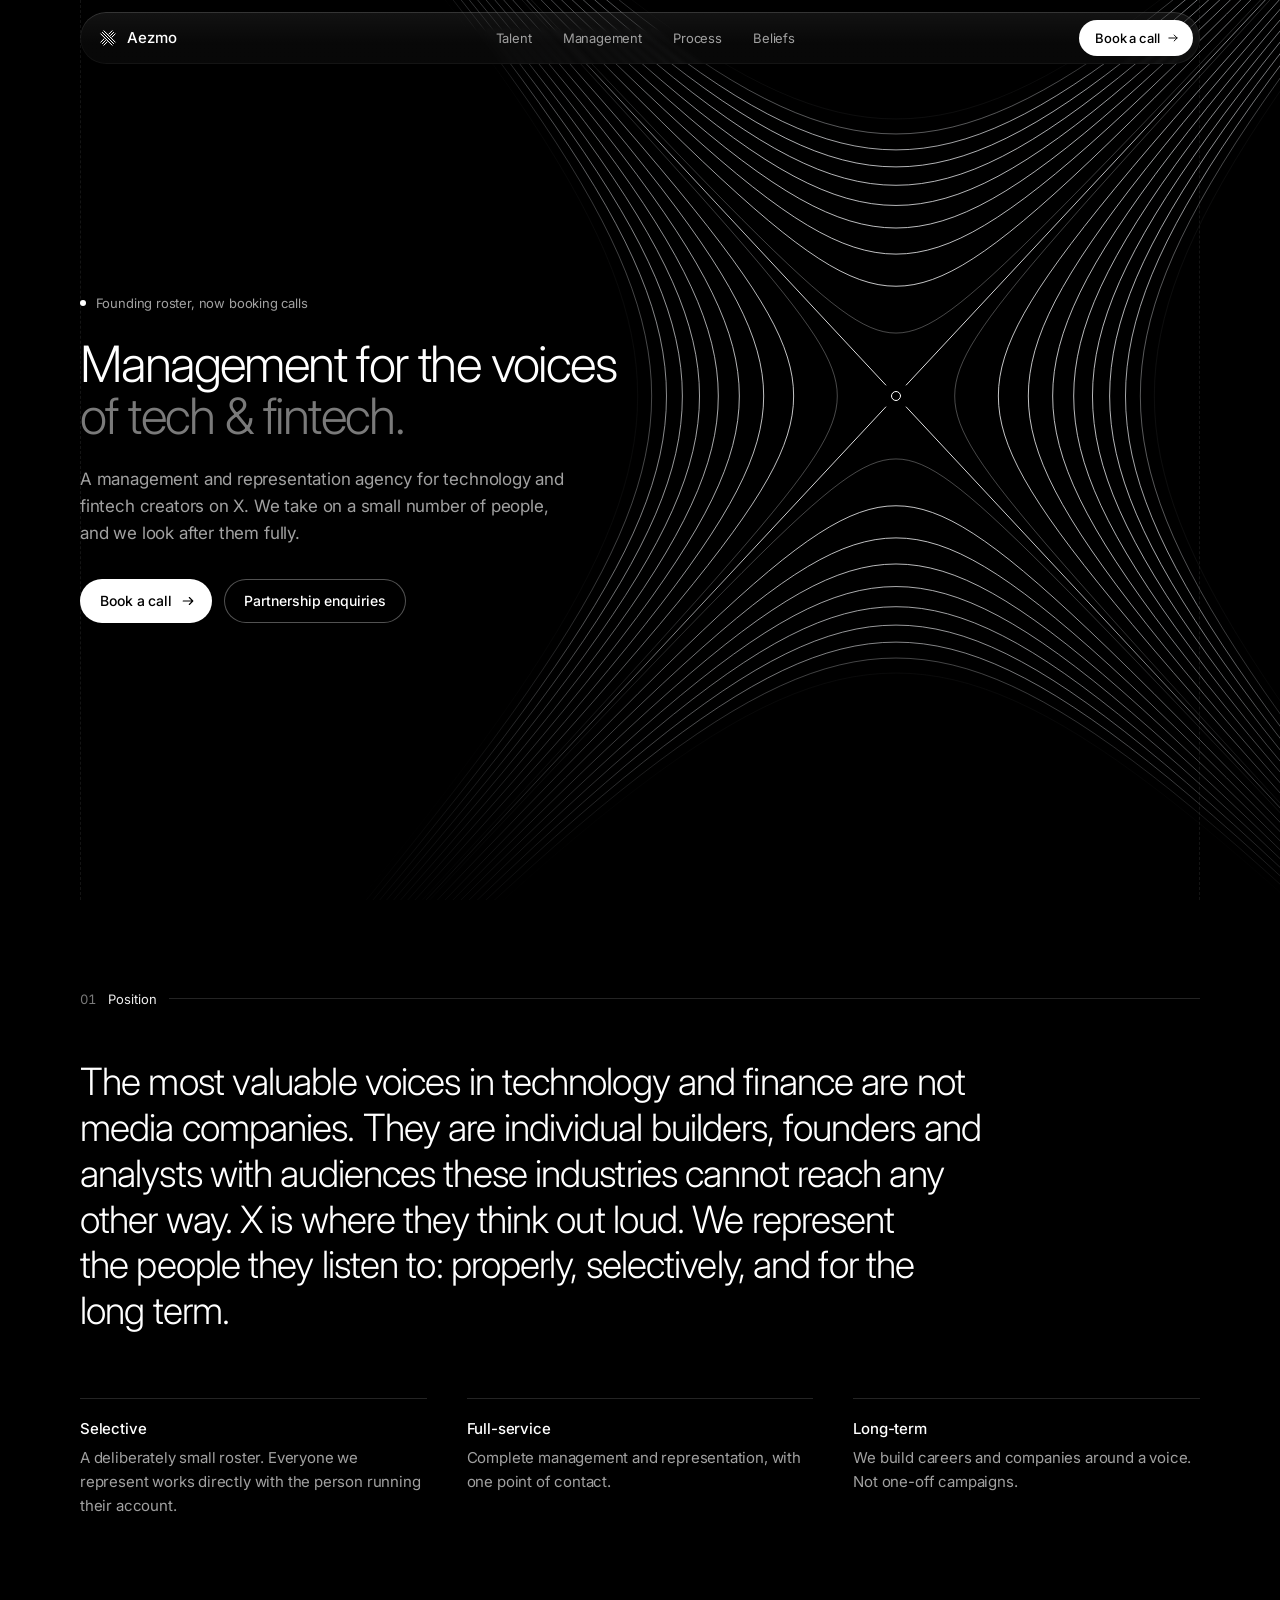
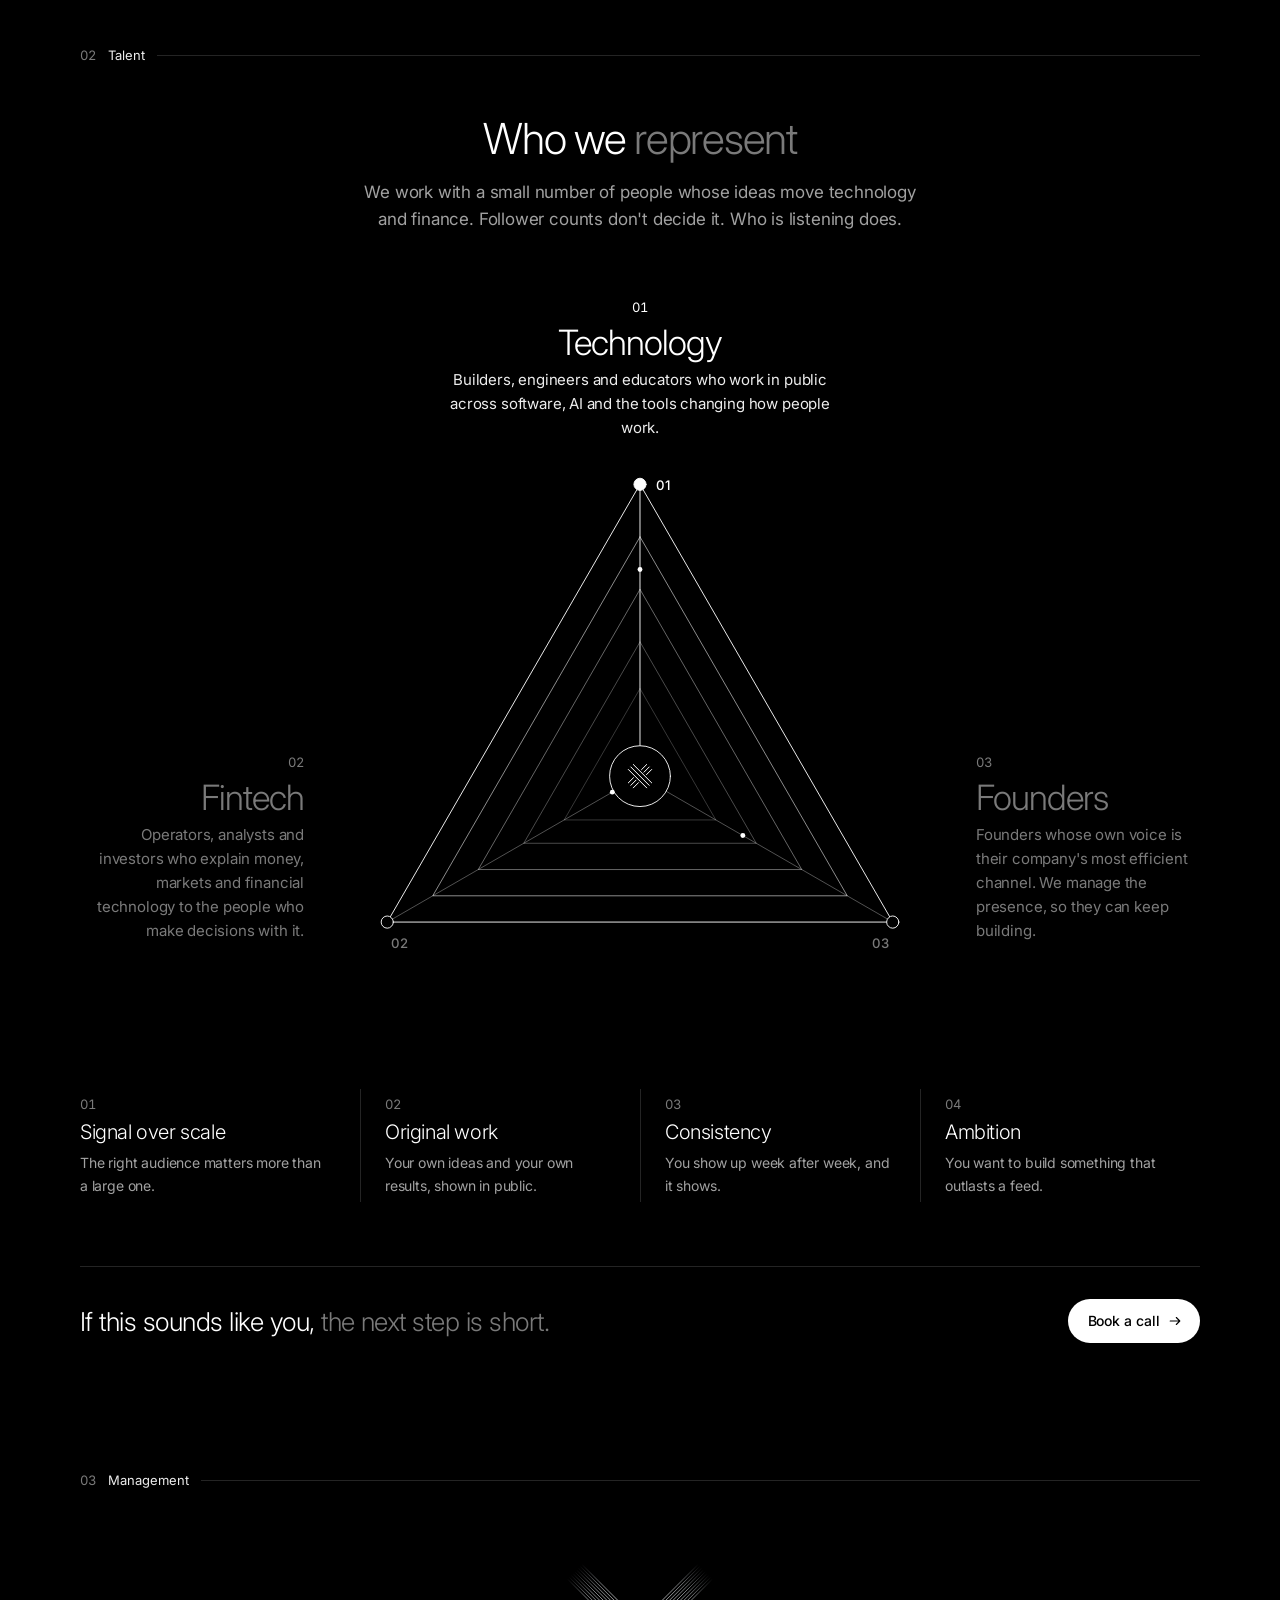
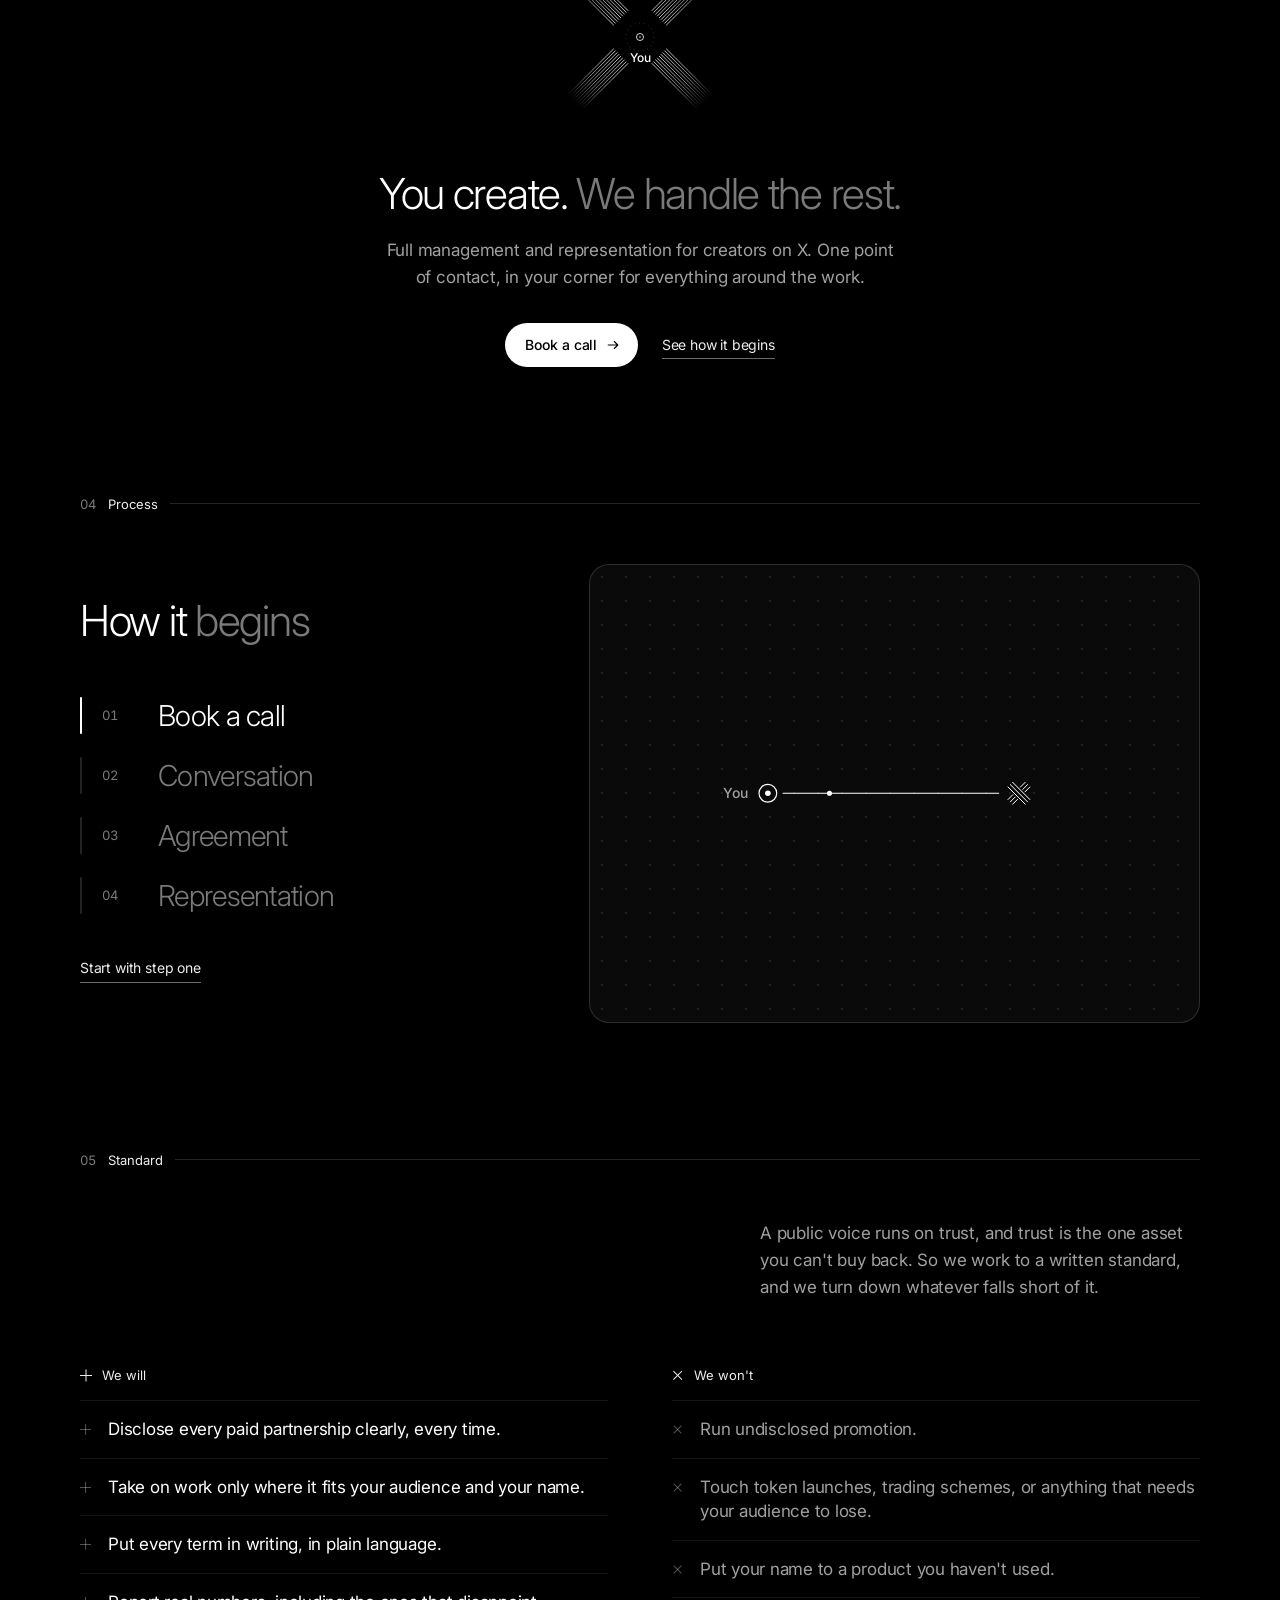
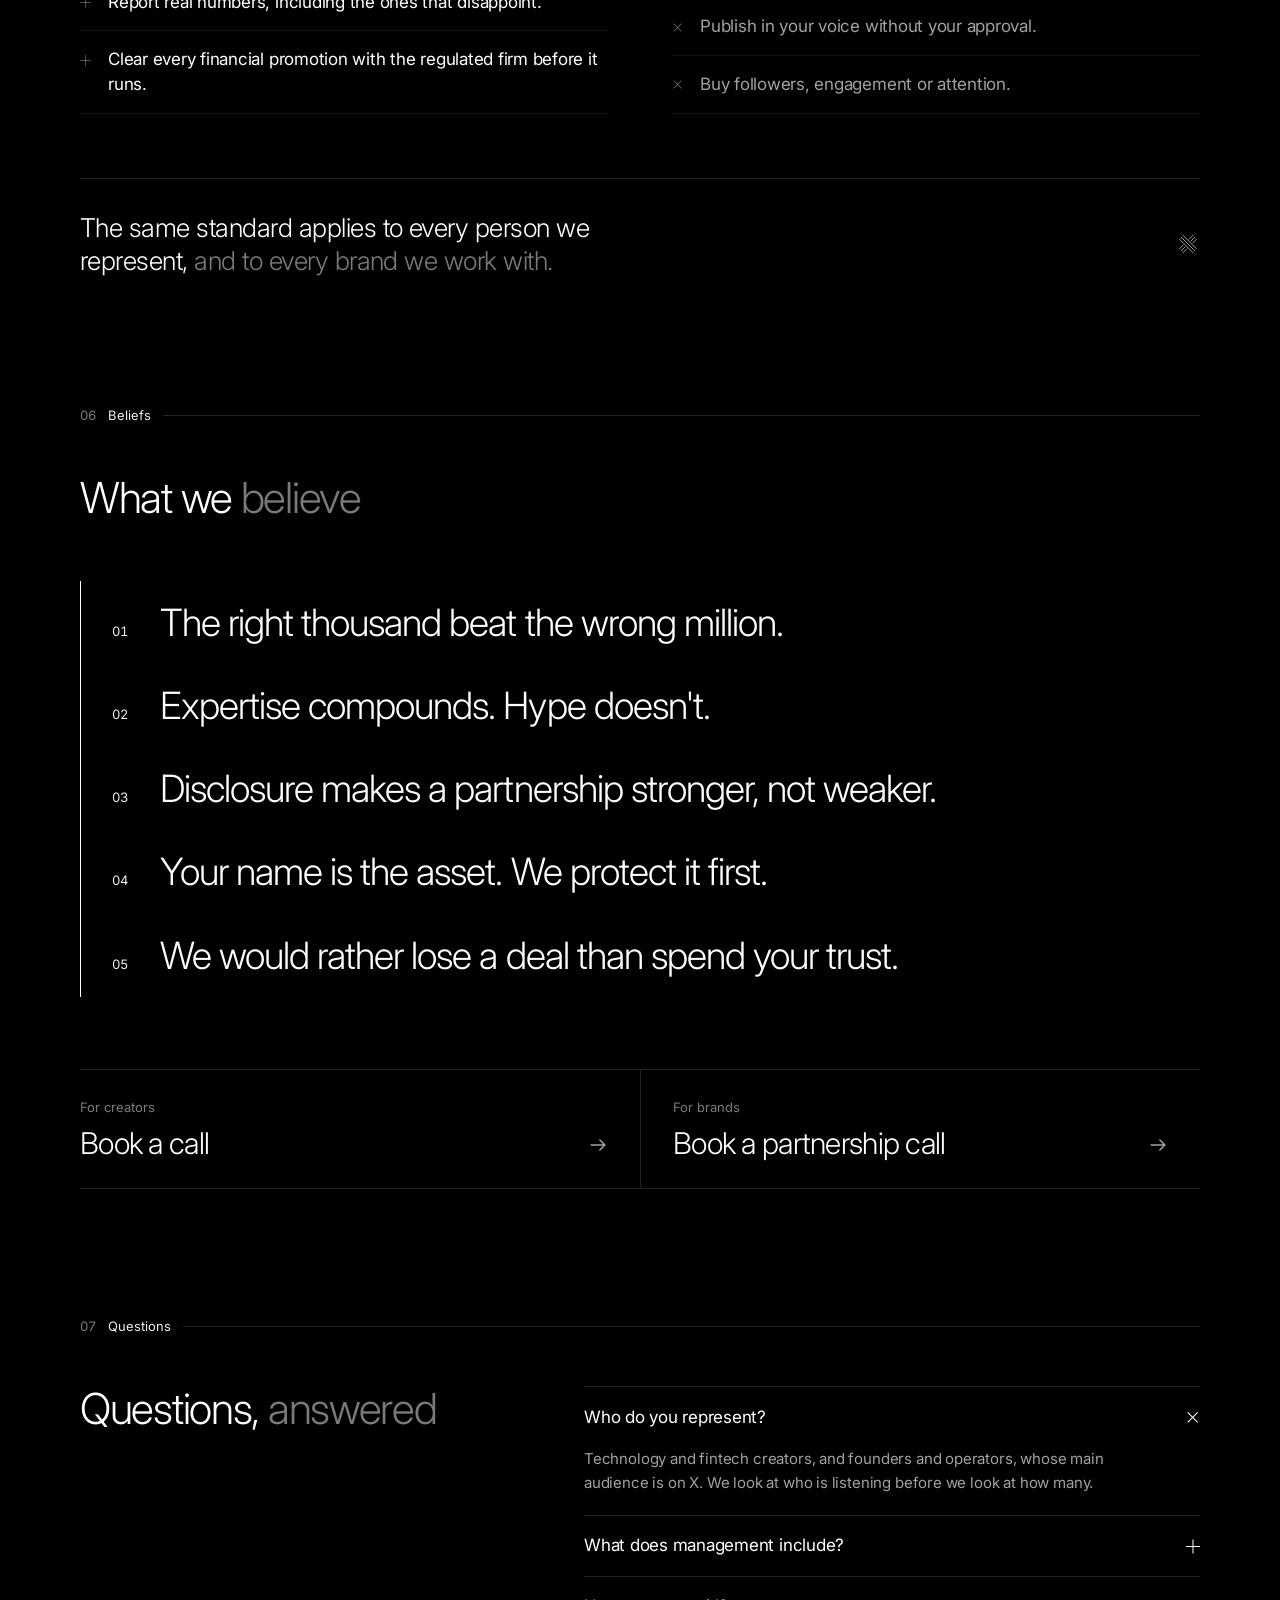
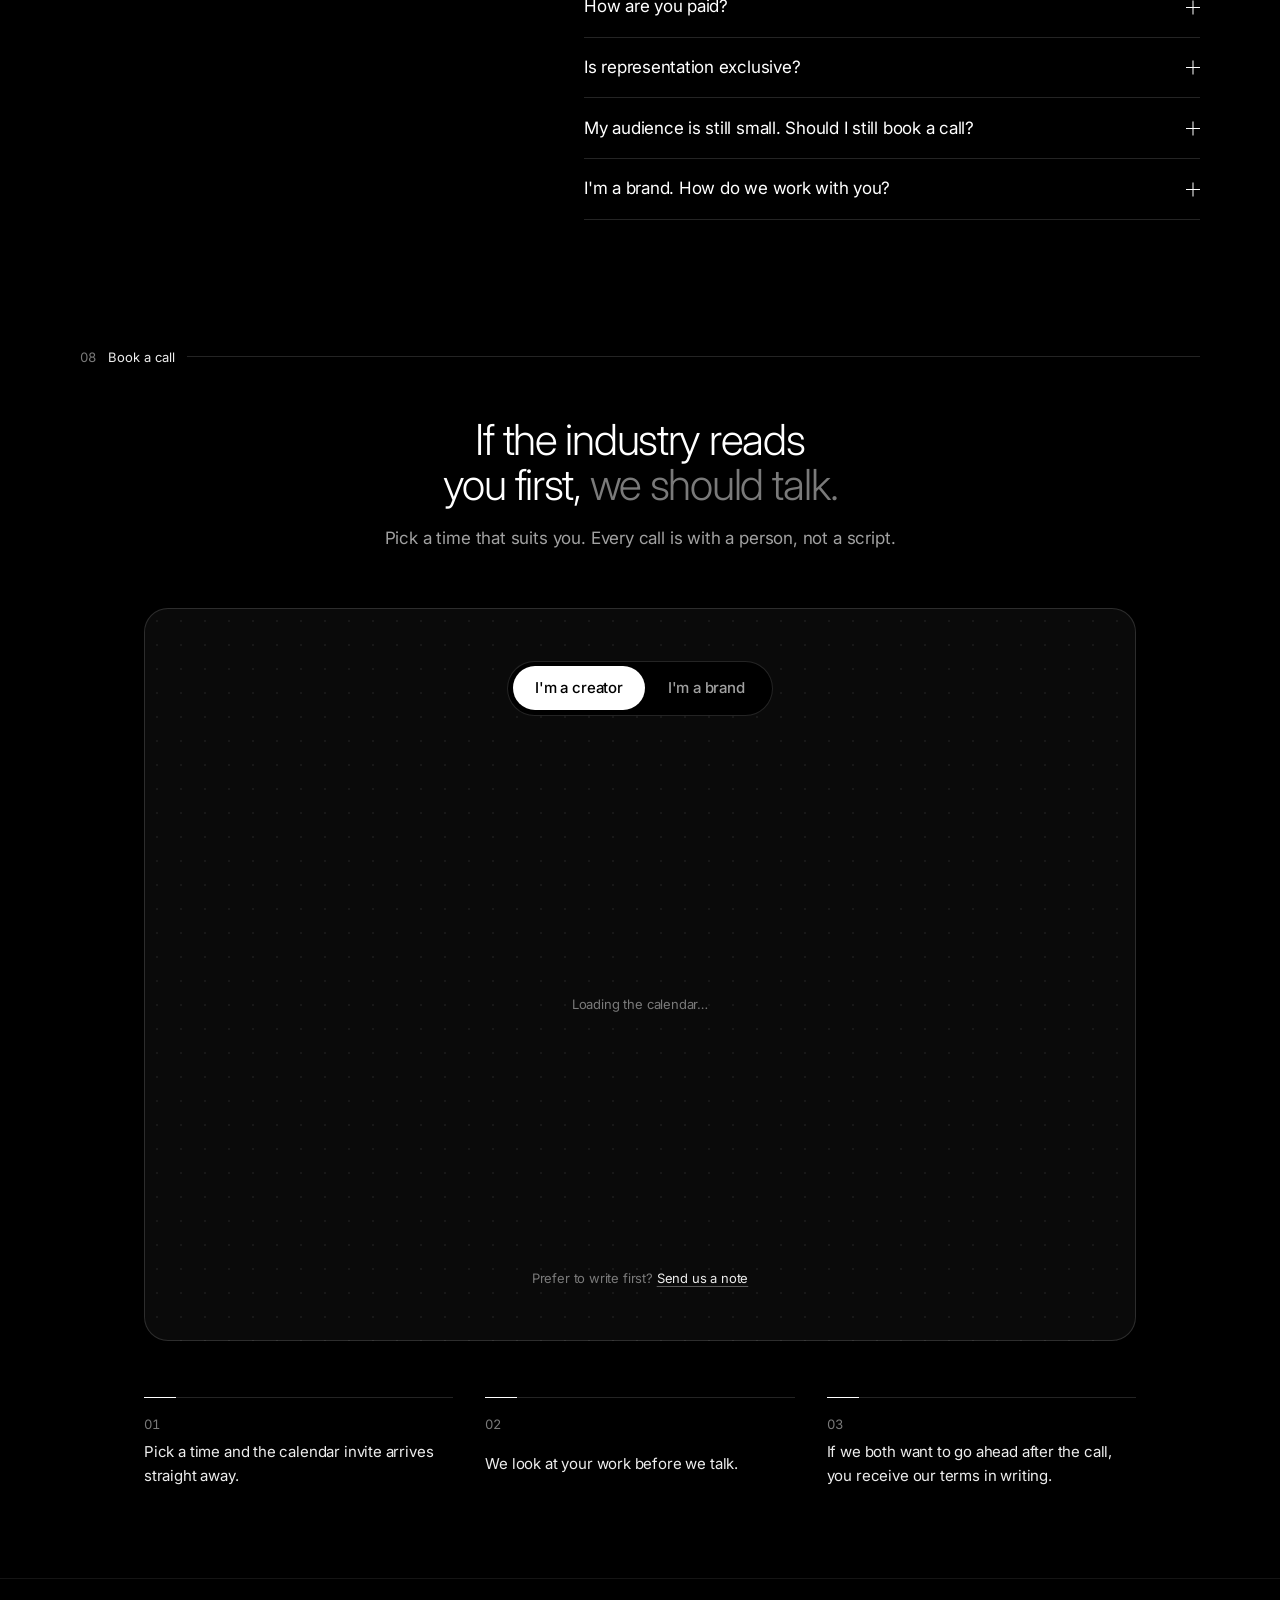
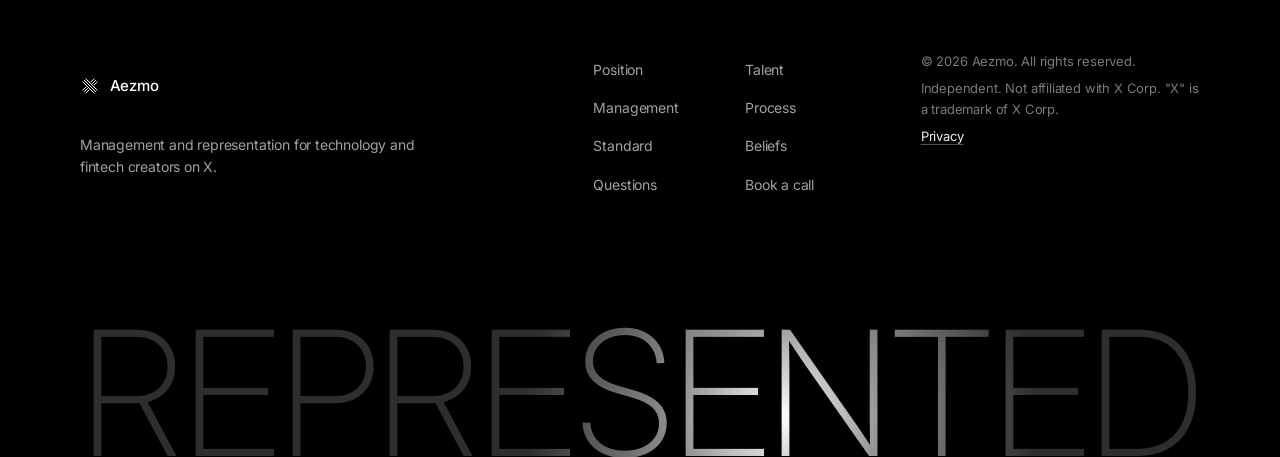
==== commit 9e87acf1: "Add a Cal.com booking calendar to the Book a call section Creators and brands now pick a time direct" ====
--- a/index.html
+++ b/index.html
@@ -489,19 +489,29 @@
 
         <div class="apply__head">
           <h2 class="display h2 apply__title" data-split data-reveal>If the industry reads you first, <em>we should talk.</em></h2>
-          <p class="lead" data-reveal style="--d:120ms">A person reads every request and replies to set a time.</p>
+          <p class="lead" data-reveal style="--d:120ms">Pick a time that suits you. Every call is with a person, not a script.</p>
           <ul class="contact" data-reveal hidden data-if="contact">
             <li hidden data-if="email"><span class="tag">Email</span><a class="link" data-site="email" href="#"></a></li>
             <li hidden data-if="x"><span class="tag">On X</span><a class="link" data-site="x" href="#" rel="noopener"></a></li>
           </ul>
         </div>
 
-        <div class="formcard" data-reveal style="--d:160ms">
-          <form class="form" data-form novalidate>
-            <div class="seg" role="tablist" aria-label="I am booking as">
-              <button class="seg__btn is-on" type="button" role="tab" id="tab-creator" aria-selected="true" aria-controls="panel-creator" data-kind="creator">I'm a creator</button>
-              <button class="seg__btn" type="button" role="tab" id="tab-brand" aria-selected="false" aria-controls="panel-brand" data-kind="brand" tabindex="-1">I'm a brand</button>
-            </div>
+        <div class="formcard" data-reveal style="--d:160ms" data-booking>
+          <div class="seg" role="tablist" aria-label="I am booking as">
+            <button class="seg__btn is-on" type="button" role="tab" id="tab-creator" aria-selected="true" data-kind="creator">I'm a creator</button>
+            <button class="seg__btn" type="button" role="tab" id="tab-brand" aria-selected="false" data-kind="brand" tabindex="-1">I'm a brand</button>
+          </div>
+
+          <!-- The booking calendar: Cal.com's inline embed, loaded by main.js when this section is near. -->
+          <div class="booker" data-booker>
+            <div class="booker__cal" data-cal="creator" data-cal-link="aezmo/intro-call"></div>
+            <div class="booker__cal" data-cal="brand" data-cal-link="aezmo/partnership-call" hidden></div>
+            <p class="booker__msg" data-cal-fallback hidden>The calendar did not load. <a href="https://cal.com/aezmo" target="_blank" rel="noopener">Book on Cal.com instead</a></p>
+            <noscript><p class="booker__msg">Book a call at <a href="https://cal.com/aezmo">cal.com/aezmo</a>.</p></noscript>
+            <p class="booker__alt">Prefer to write first? <button class="booker__switch" type="button" data-show-form>Send us a note</button></p>
+          </div>
+
+          <form class="form" data-form novalidate hidden>
             <input type="hidden" name="type" value="creator" data-kind-input>
             <div class="hp" aria-hidden="true"><label>Leave this empty <input type="text" name="_gotcha" tabindex="-1" autocomplete="off"></label></div>
 
@@ -546,9 +556,10 @@
 
             <div class="form__end">
               <p class="form__note">Fields marked * are required. We use what you send only to reply to you. <a href="/privacy">How we handle your data</a></p>
-              <button class="btn" type="submit" data-magnetic><span class="btn__label" data-submit-label>Book a call</span><svg class="btn__icon" aria-hidden="true"><use href="#i-arrow"/></svg></button>
+              <button class="btn" type="submit" data-magnetic><span class="btn__label" data-submit-label>Request a call</span><svg class="btn__icon" aria-hidden="true"><use href="#i-arrow"/></svg></button>
             </div>
             <p class="form__alert" role="alert" data-form-alert hidden></p>
+            <p class="booker__alt">Rather pick a time now? <button class="booker__switch" type="button" data-show-cal>Back to the calendar</button></p>
           </form>
 
           <div class="form__done" data-form-done hidden tabindex="-1" role="status">
@@ -560,8 +571,8 @@
         </div>
 
         <ol class="next" data-reveal style="--d:200ms">
-          <li><span class="tag">01</span><p>We read your request and look at your work.</p></li>
-          <li><span class="tag">02</span><p>We reply by email to set a time that suits you.</p></li>
+          <li><span class="tag">01</span><p>Pick a time and the calendar invite arrives straight away.</p></li>
+          <li><span class="tag">02</span><p>We look at your work before we talk.</p></li>
           <li><span class="tag">03</span><p>If we both want to go ahead after the call, you receive our terms in writing.</p></li>
         </ol>
       </div>
--- a/assets/css/styles.css
+++ b/assets/css/styles.css
@@ -1112,3 +1112,21 @@
 }
 .privacy__sec a:hover, .form__note a:hover, .foot__legal a:hover { color: var(--white); text-decoration-color: currentColor; }
 .privacy-foot { display: flex; flex-wrap: wrap; justify-content: space-between; gap: .5rem 2rem; padding-block: 1.5rem 2.5rem; border-top: 1px solid var(--line); font-size: var(--fs-small); color: var(--dim); }
+
+/* ---------- Booking calendar (Cal.com inline embed) ---------- */
+.booker { display: grid; gap: 1.5rem; }
+.booker__cal { position: relative; min-height: 30rem; border-radius: 1rem; overflow: hidden; }
+.booker__cal:empty::before {
+  content: "Loading the calendar\2026"; position: absolute; inset: 0; display: grid; place-items: center;
+  font-size: var(--fs-small); color: var(--dim);
+}
+/* The page is dark and Cal.com's frame is not; matching schemes keeps the frame's
+   background transparent instead of a white strip under the calendar. */
+.booker__cal iframe { display: block; width: 100% !important; color-scheme: light !important; }
+.booker__msg, .booker__alt { font-size: var(--fs-small); color: var(--dim); text-align: center; }
+.form .booker__alt { margin-top: 1.75rem; }
+.booker__msg a, .booker__switch {
+  color: var(--paper); text-decoration: underline; text-decoration-color: var(--line-3);
+  text-decoration-thickness: 1px; text-underline-offset: .22em; transition: color var(--t-fast), text-decoration-color var(--t-fast);
+}
+.booker__msg a:hover, .booker__switch:hover { color: var(--white); text-decoration-color: currentColor; }
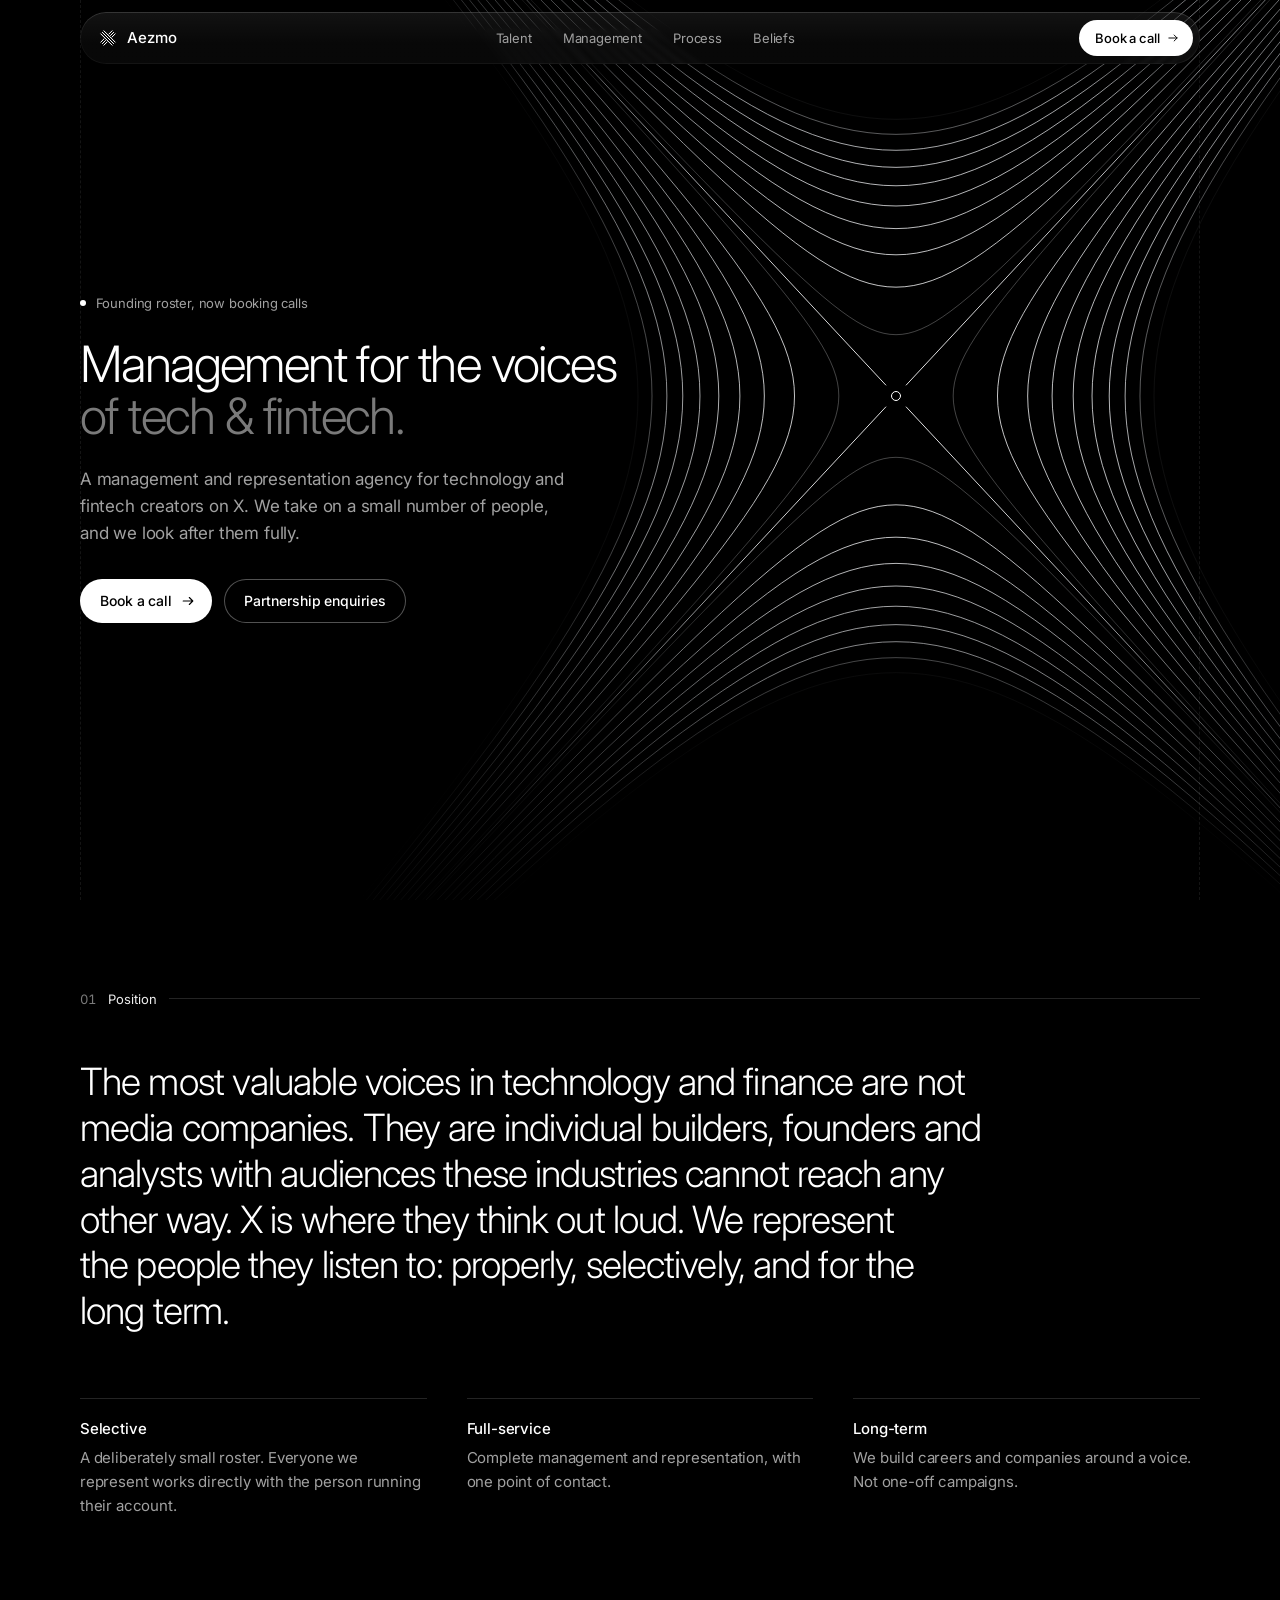
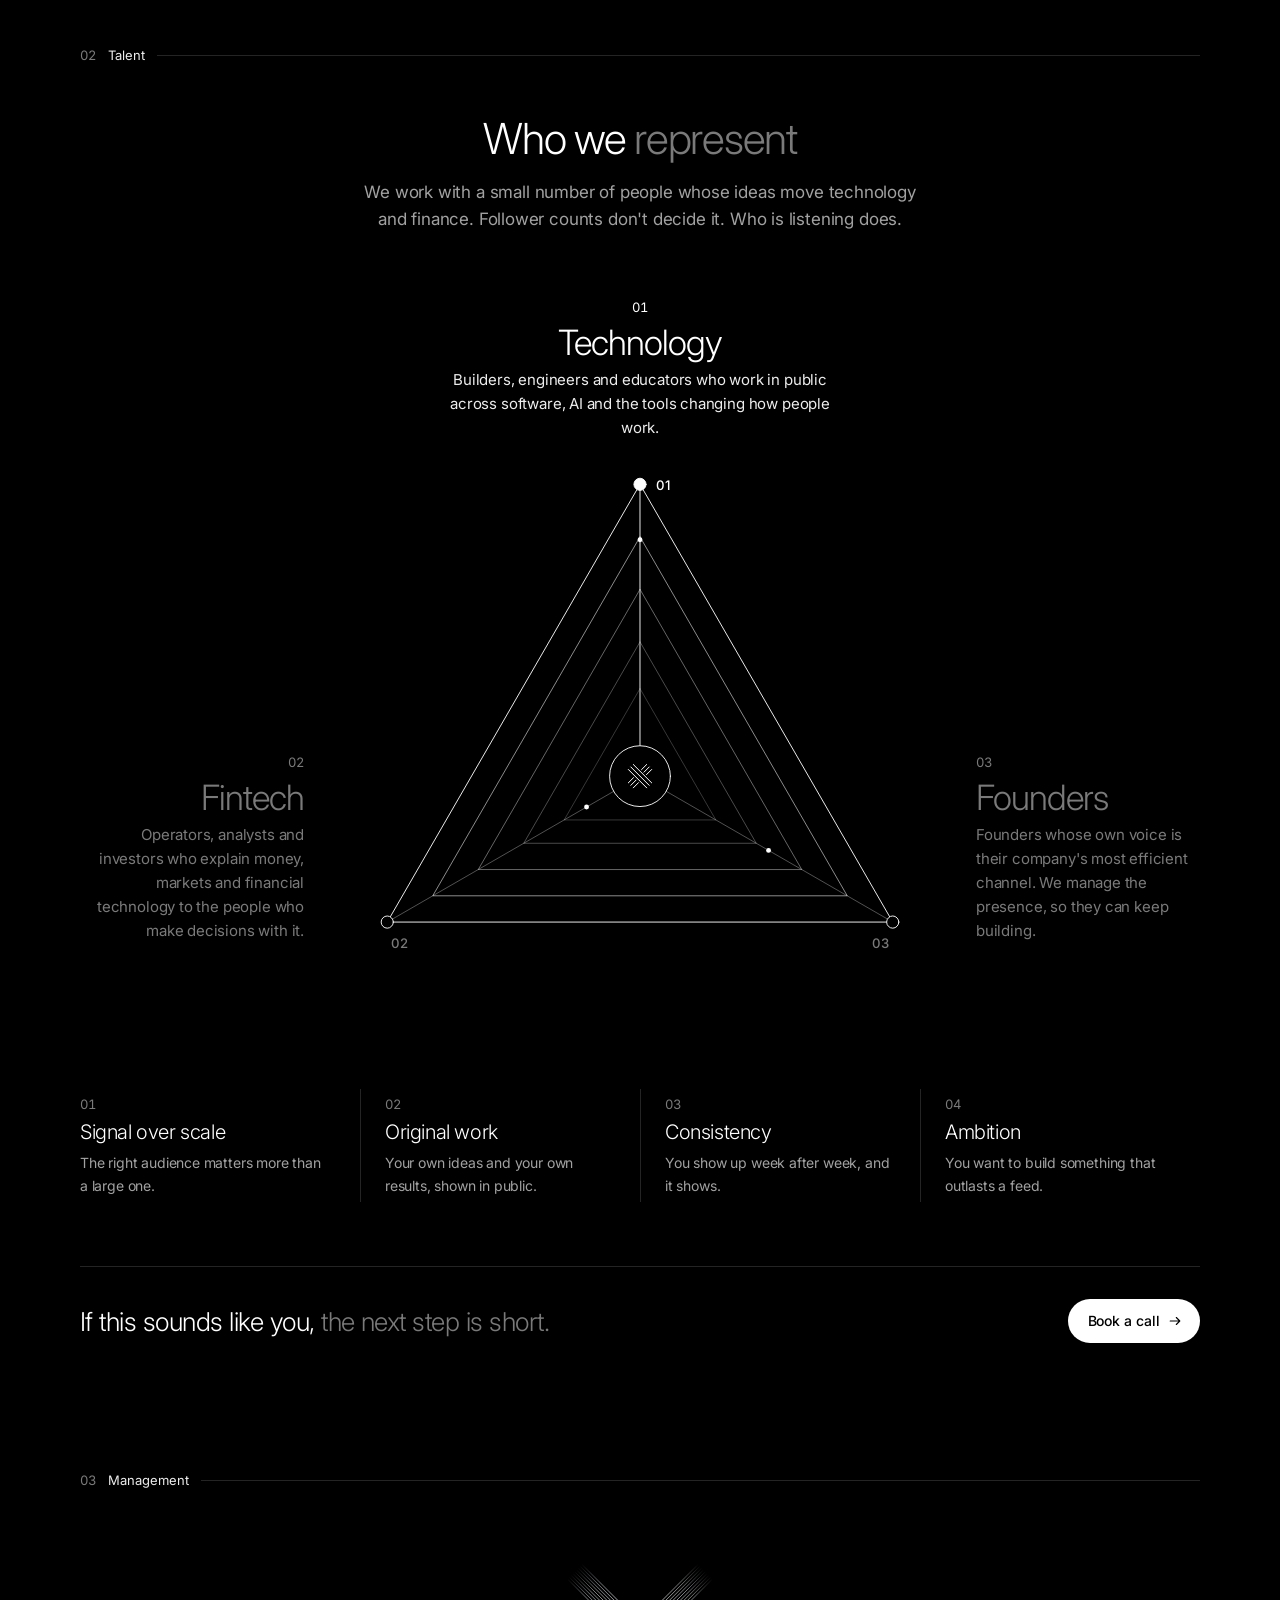
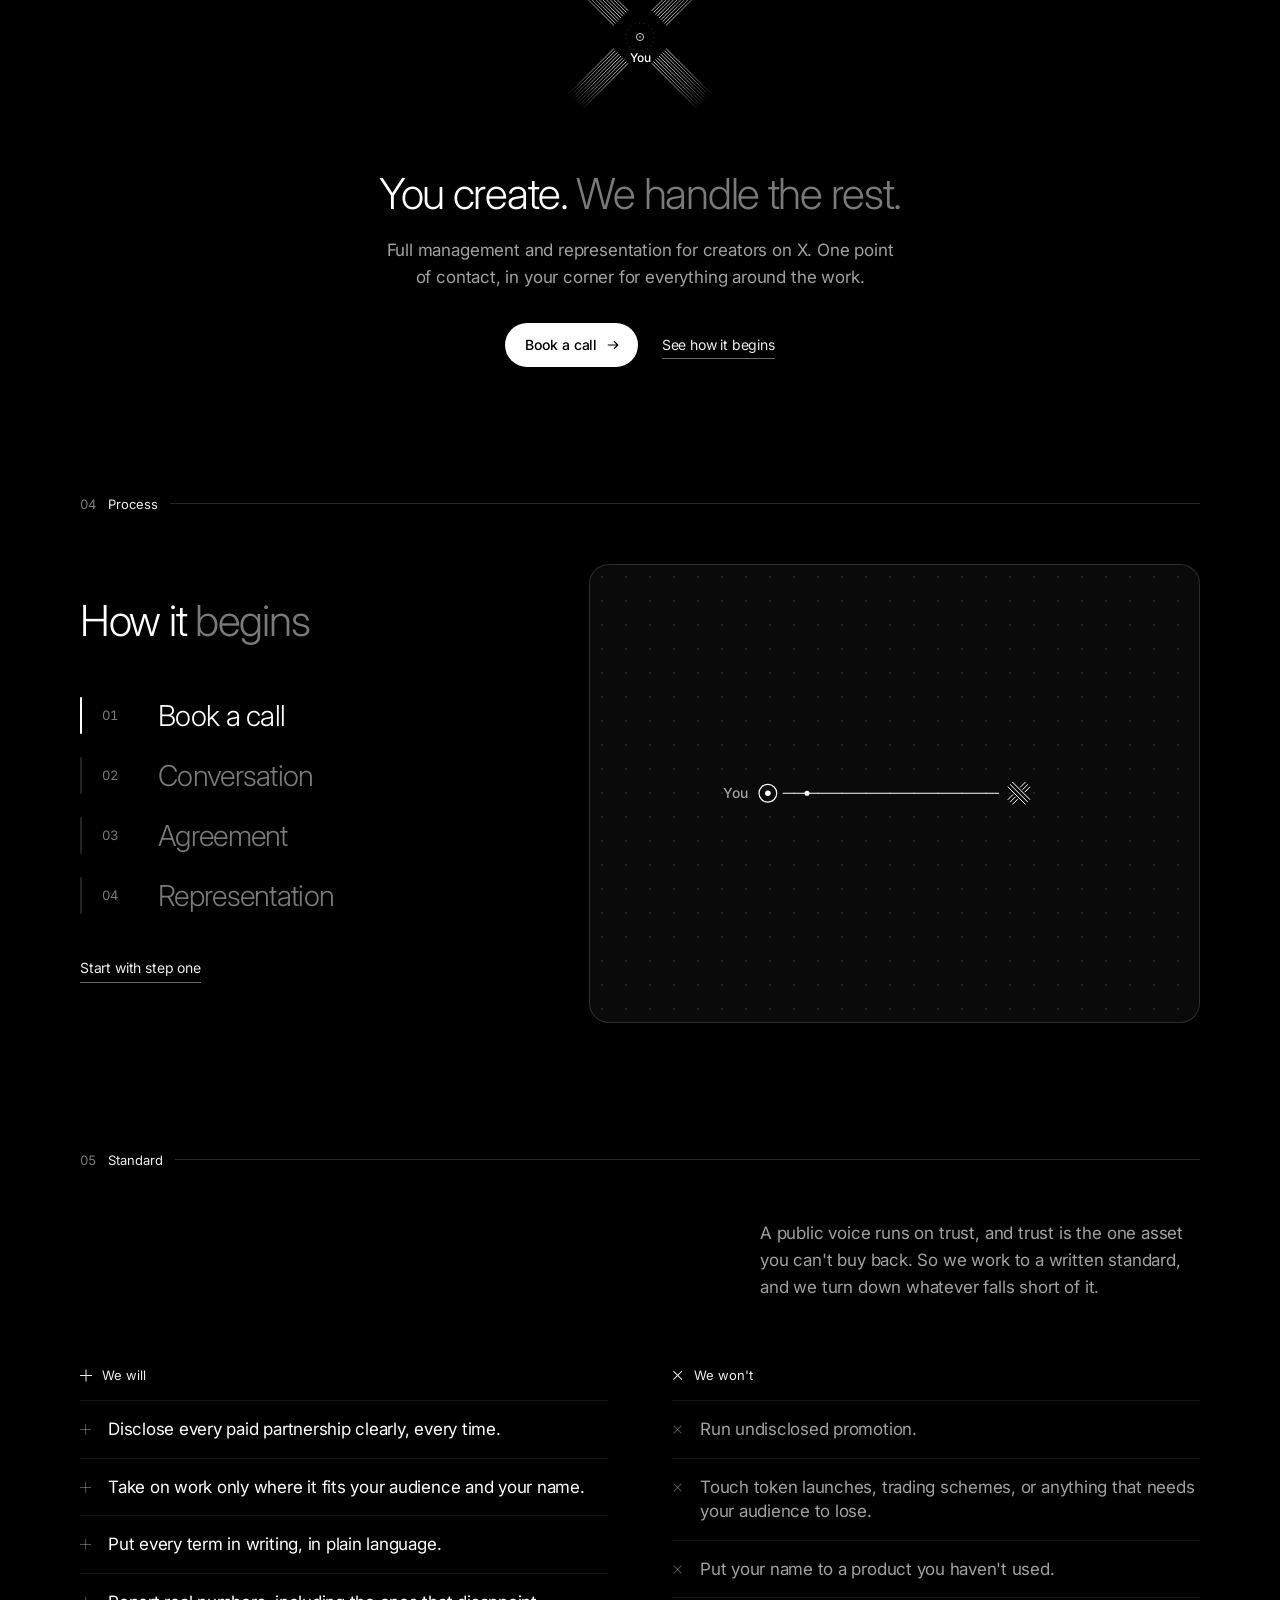
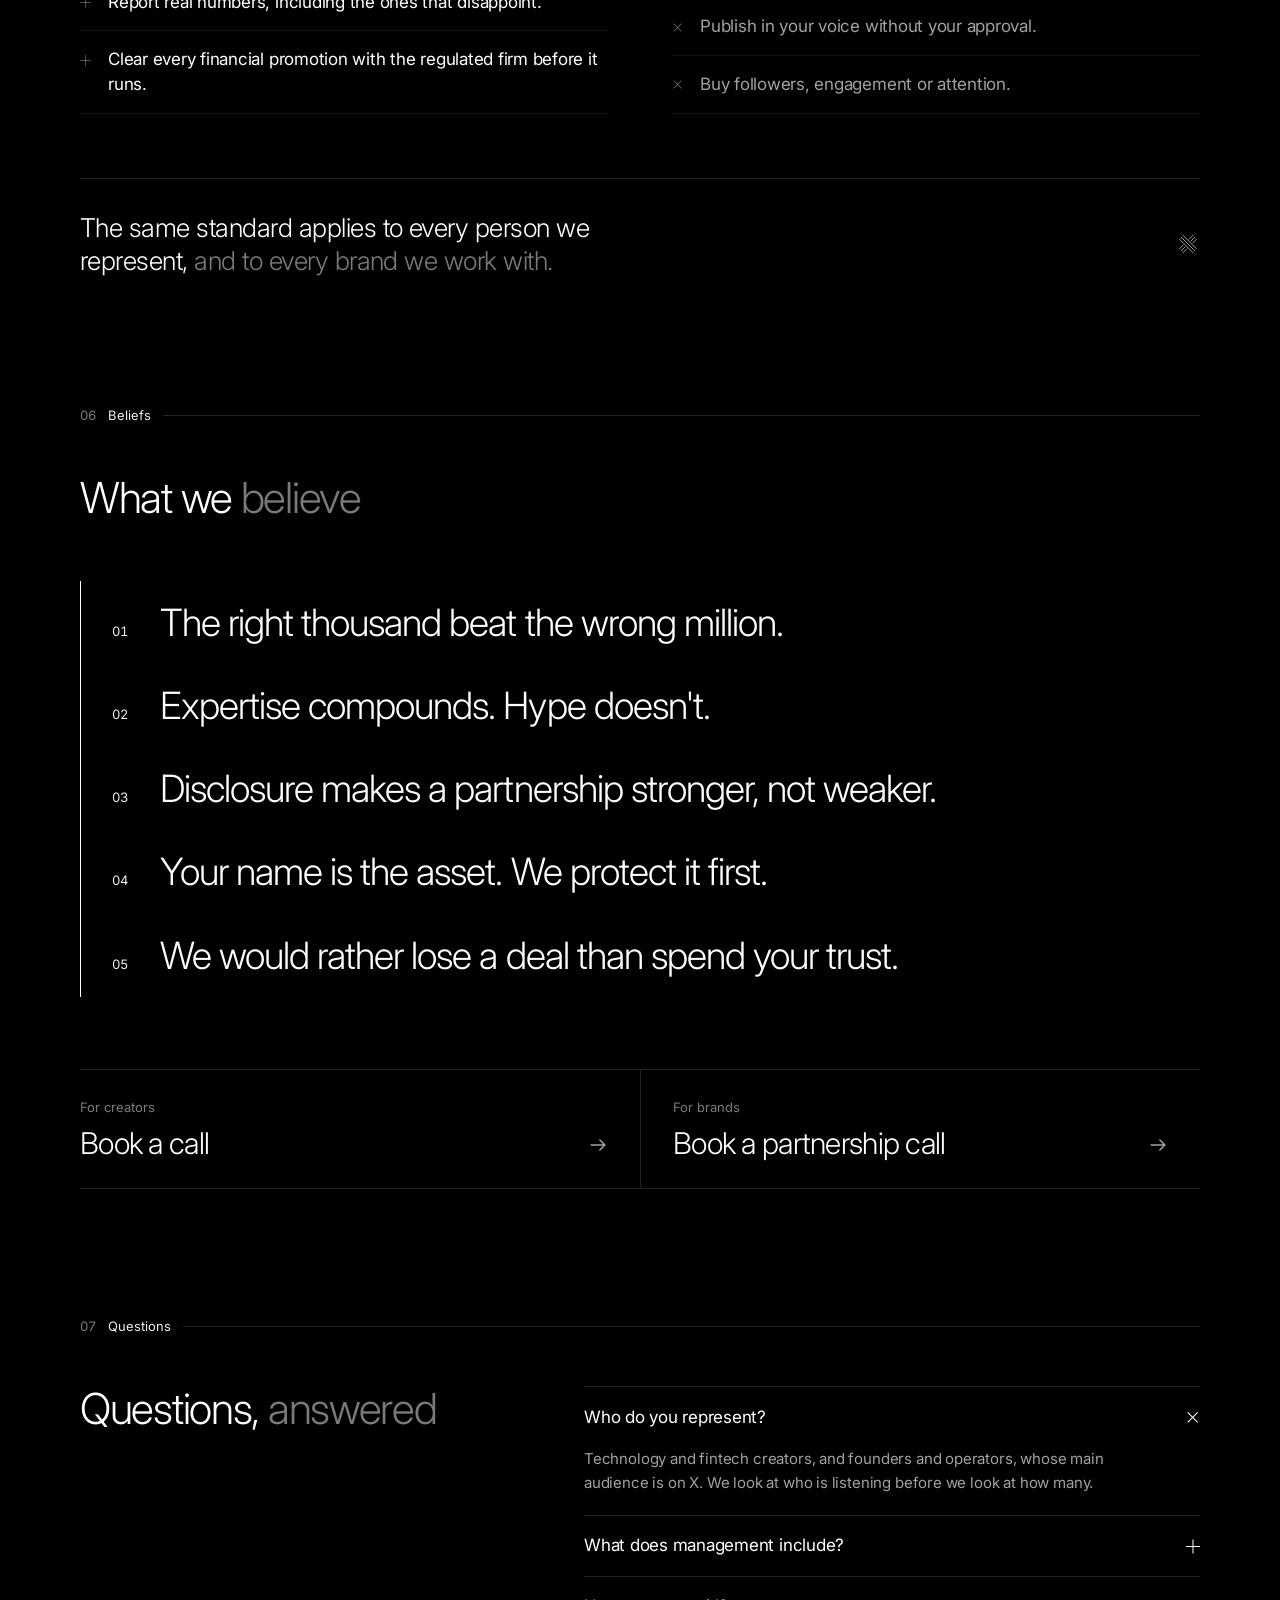
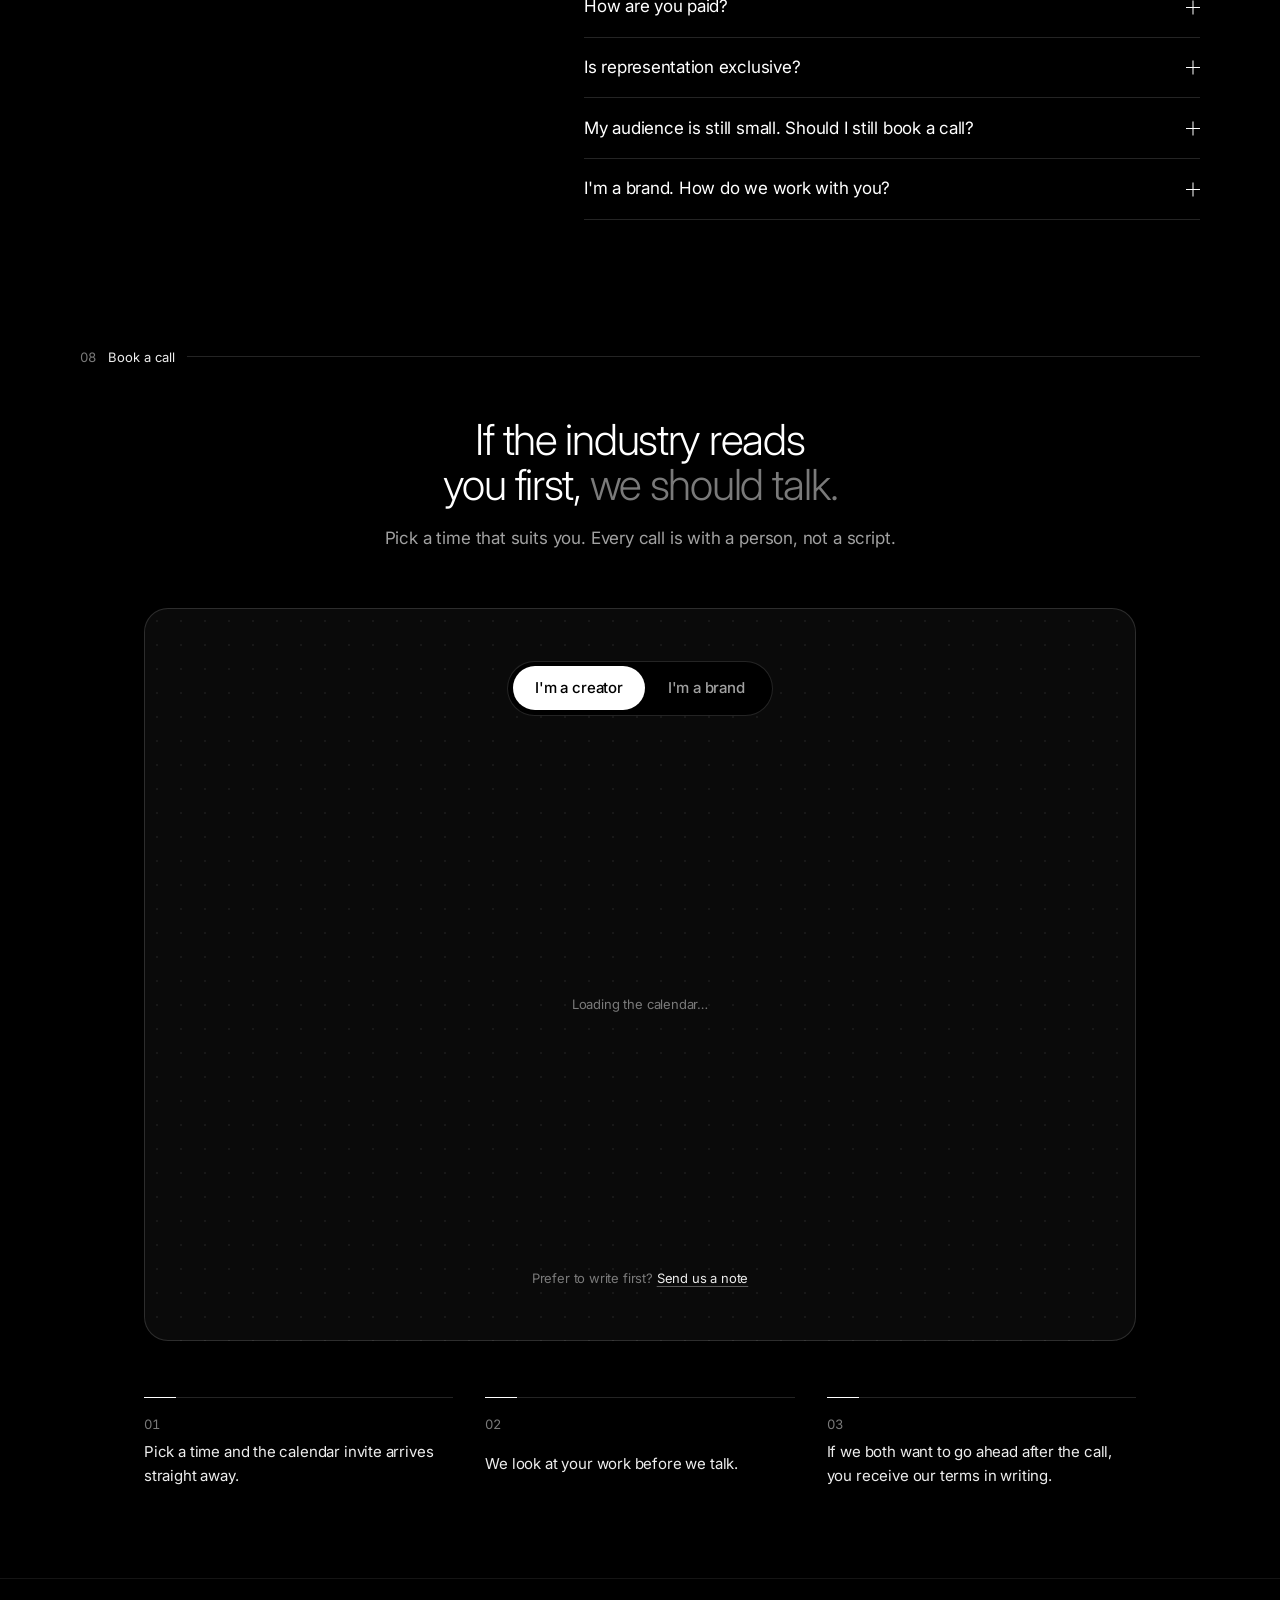
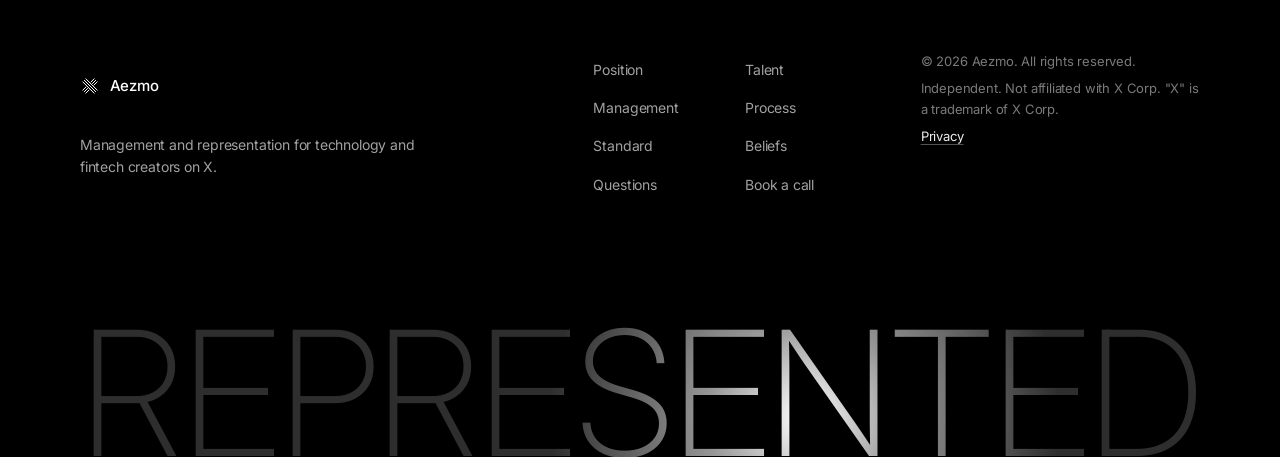
==== commit 07d44404: "Use the normal cursor Remove the custom dot cursor that replaced the system cursor on mouse devices." ====
--- a/index.html
+++ b/index.html
@@ -606,7 +606,6 @@
     </div>
   </footer>
 
-  <div class="cursor" aria-hidden="true" data-cursor></div>
   <script src="assets/js/main.js" defer></script>
 </body>
 </html>
--- a/assets/css/styles.css
+++ b/assets/css/styles.css
@@ -1036,22 +1036,6 @@
   .fw__base { color: #4a4a4a; }
 }
 
-/* ---------- Cursor (fine pointers only, enabled by JS) ---------- */
-.cursor {
-  position: fixed; left: 0; top: 0; z-index: 100;
-  width: .5rem; height: .5rem; margin: -.25rem 0 0 -.25rem;
-  border-radius: 50%; background: var(--white);
-  mix-blend-mode: difference; pointer-events: none;
-  opacity: 0;
-  transform: translate3d(var(--cx, -100px), var(--cy, -100px), 0);
-  transition: opacity .3s, width .4s var(--ease), height .4s var(--ease), margin .4s var(--ease);
-}
-.has-cursor .cursor { opacity: 1; }
-.has-cursor .cursor.is-hover { width: 2.5rem; height: 2.5rem; margin: -1.25rem 0 0 -1.25rem; }
-.has-cursor .cursor.is-hidden { opacity: 0; }
-.has-cursor, .has-cursor a, .has-cursor button, .has-cursor label { cursor: none; }
-.has-cursor :is(input, textarea, select) { cursor: auto; }
-
 /* ---------- Motion: entrance states (only when JS is running) ---------- */
 .js [data-reveal] {
   opacity: 0; transform: translateY(1rem);
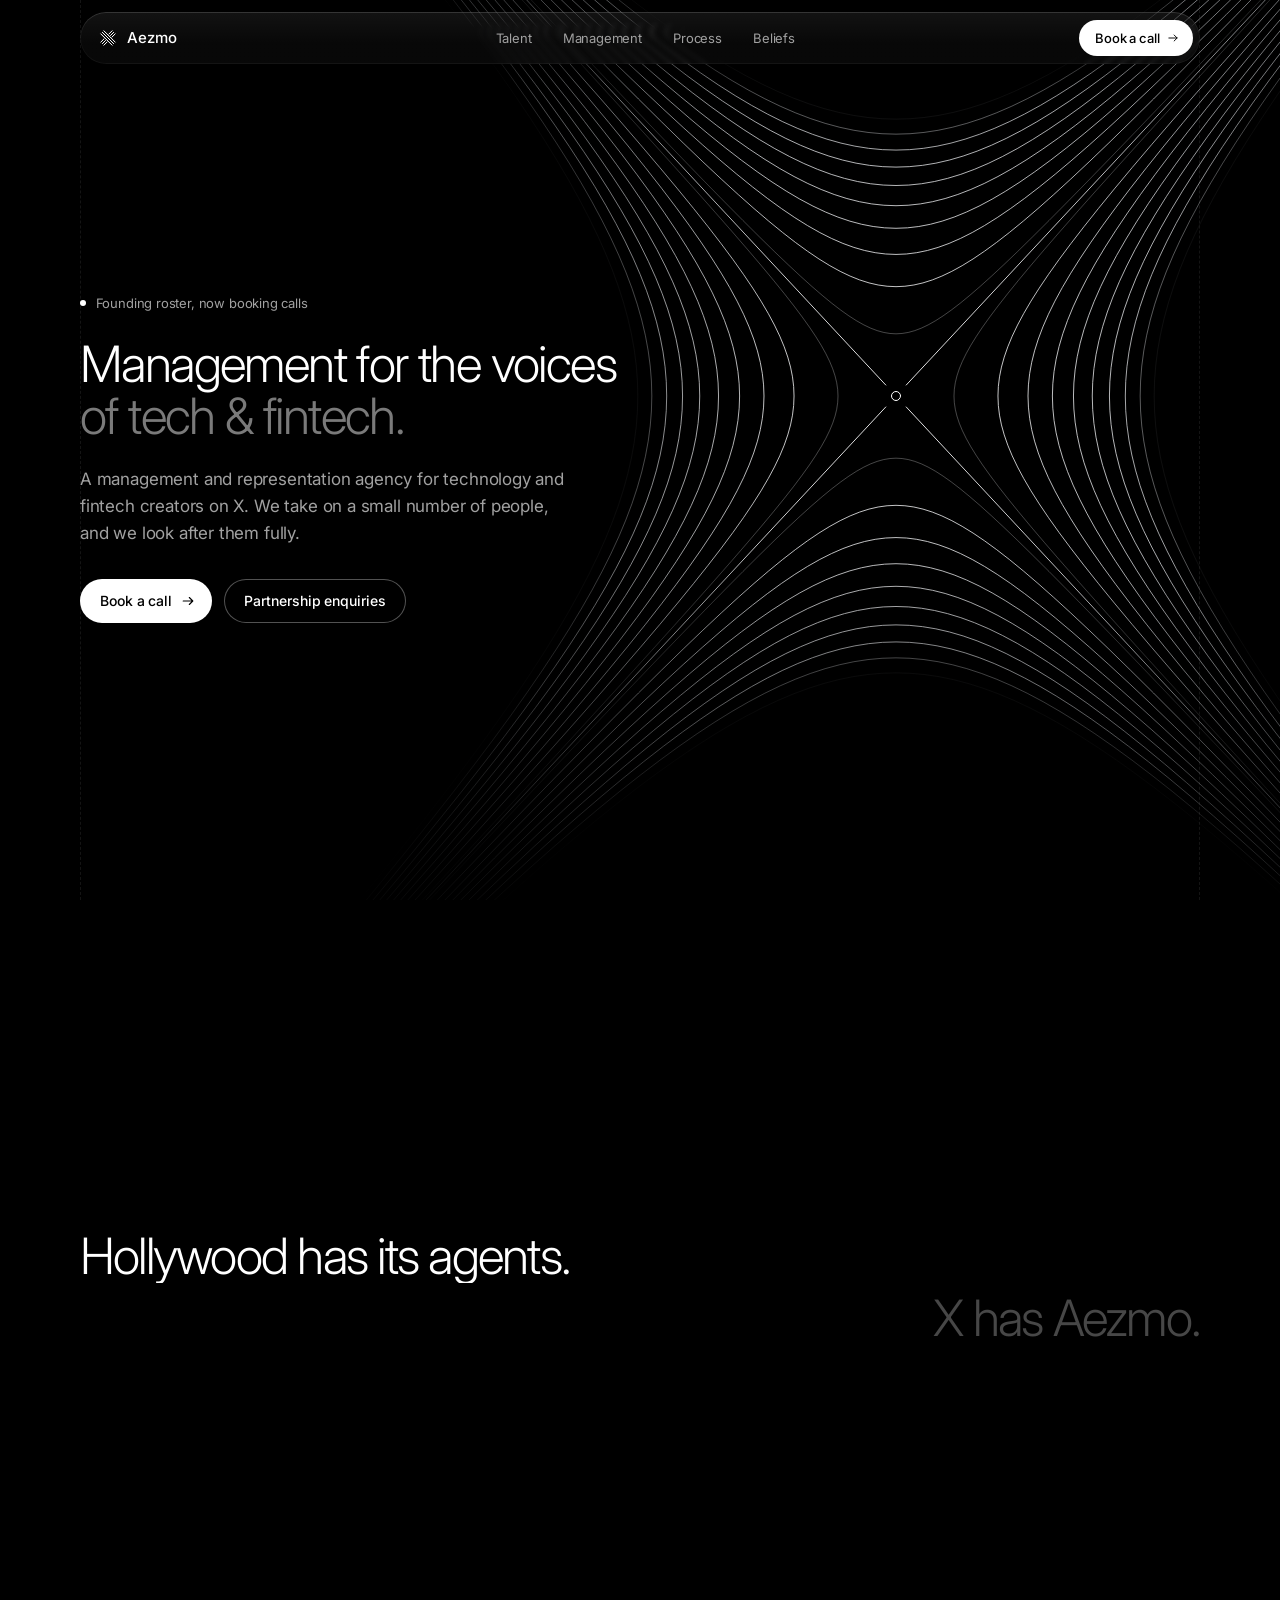
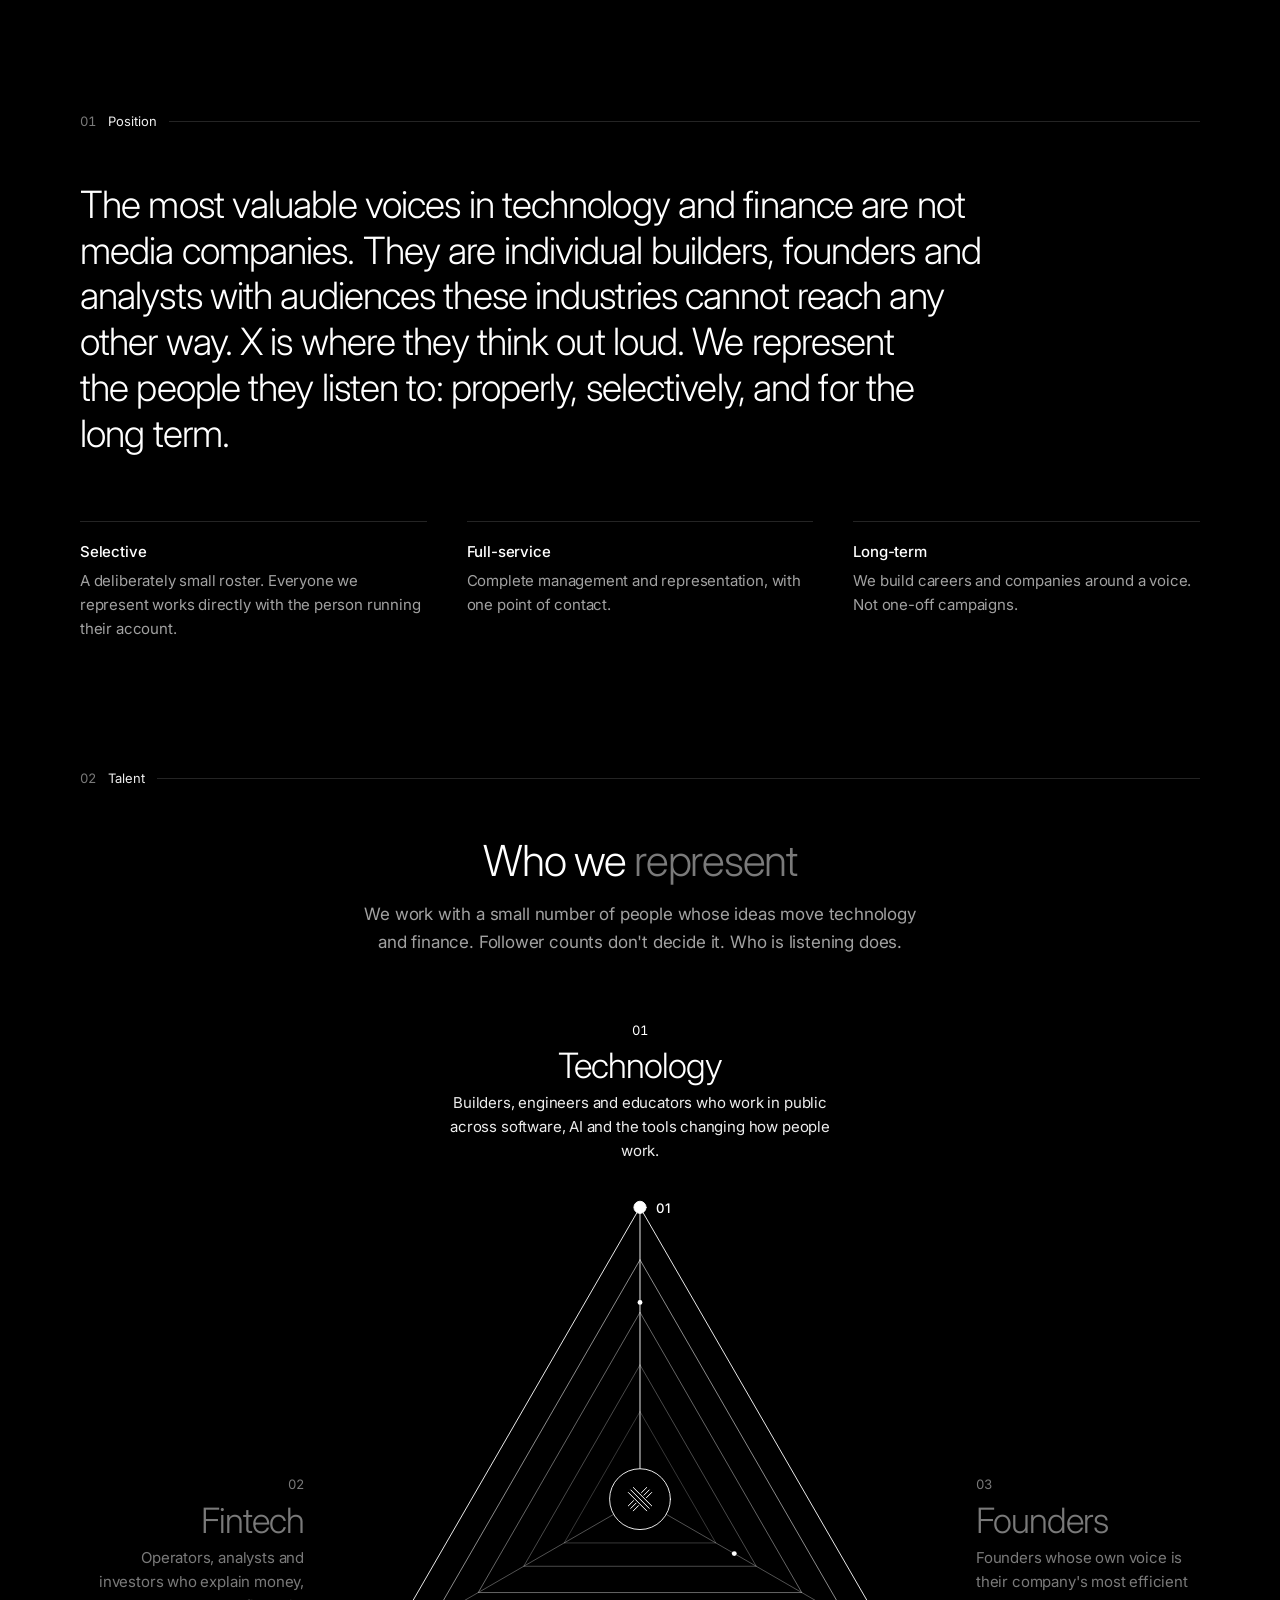
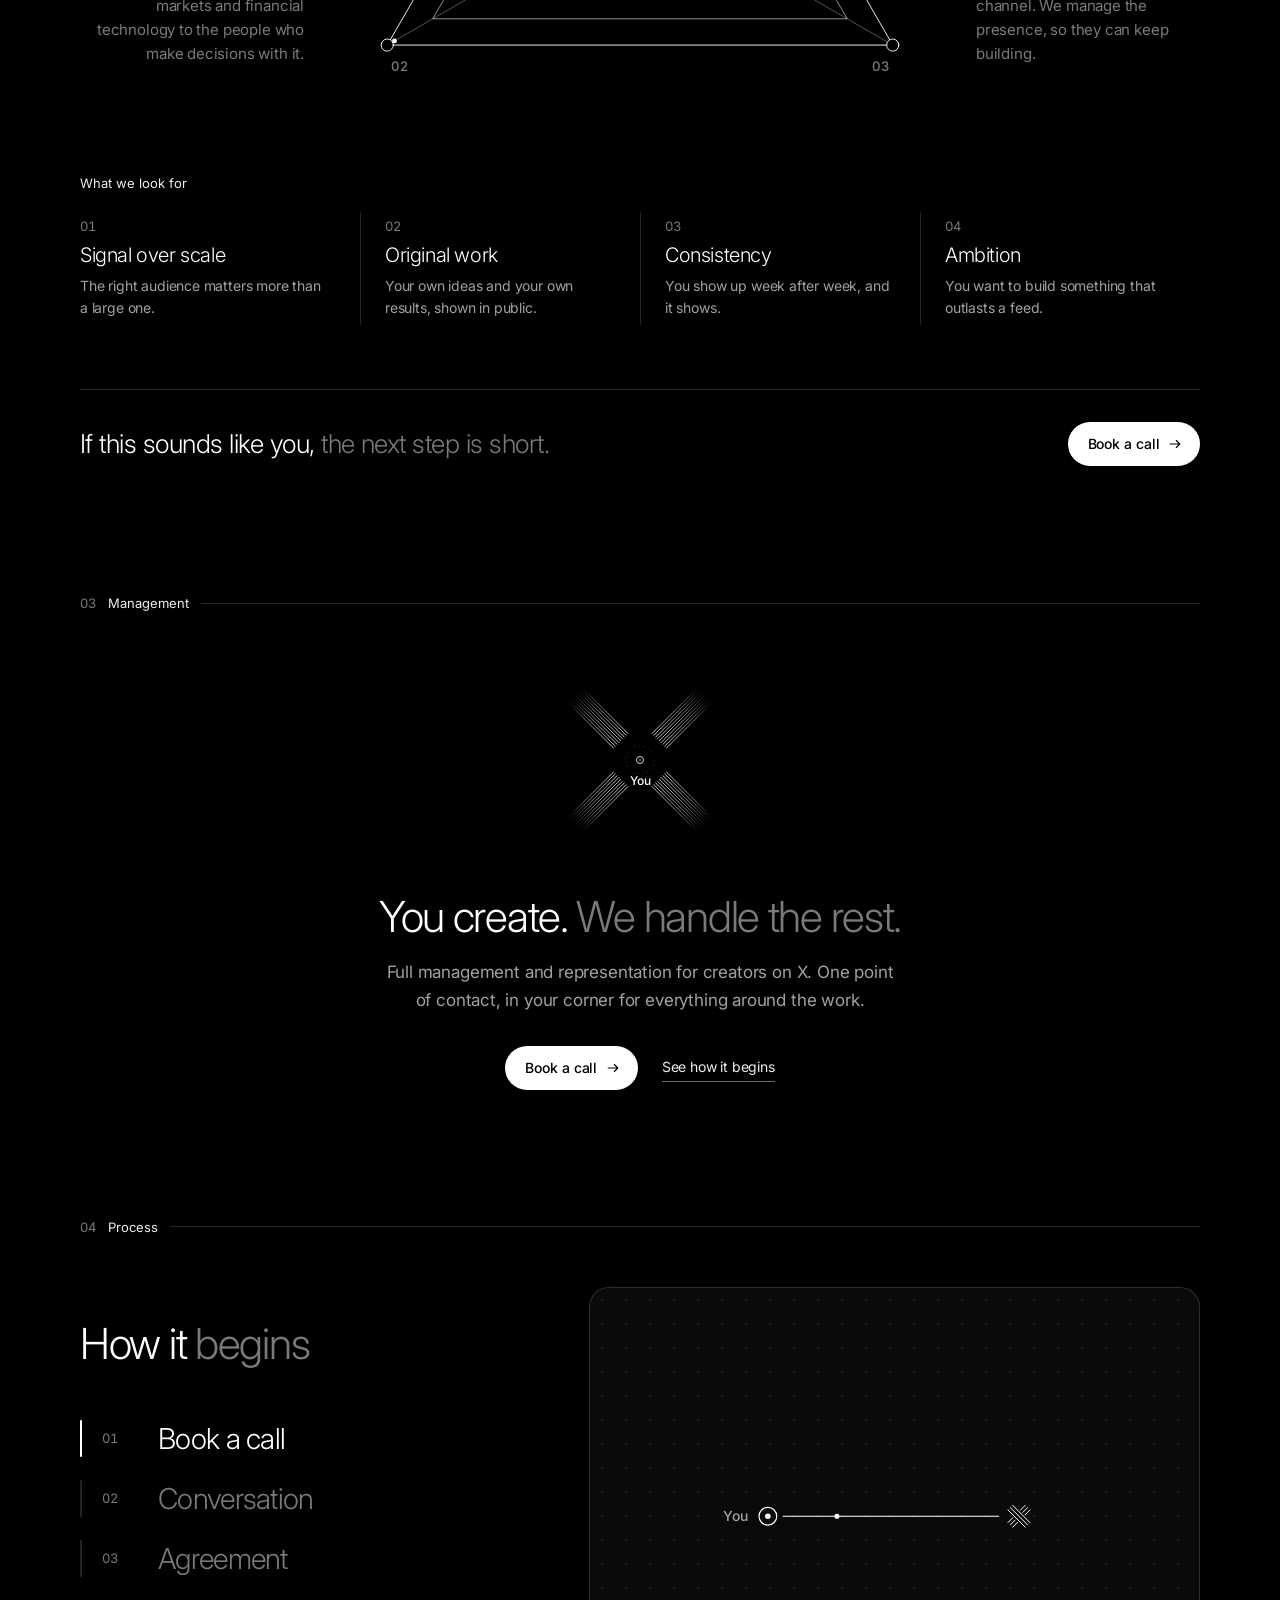
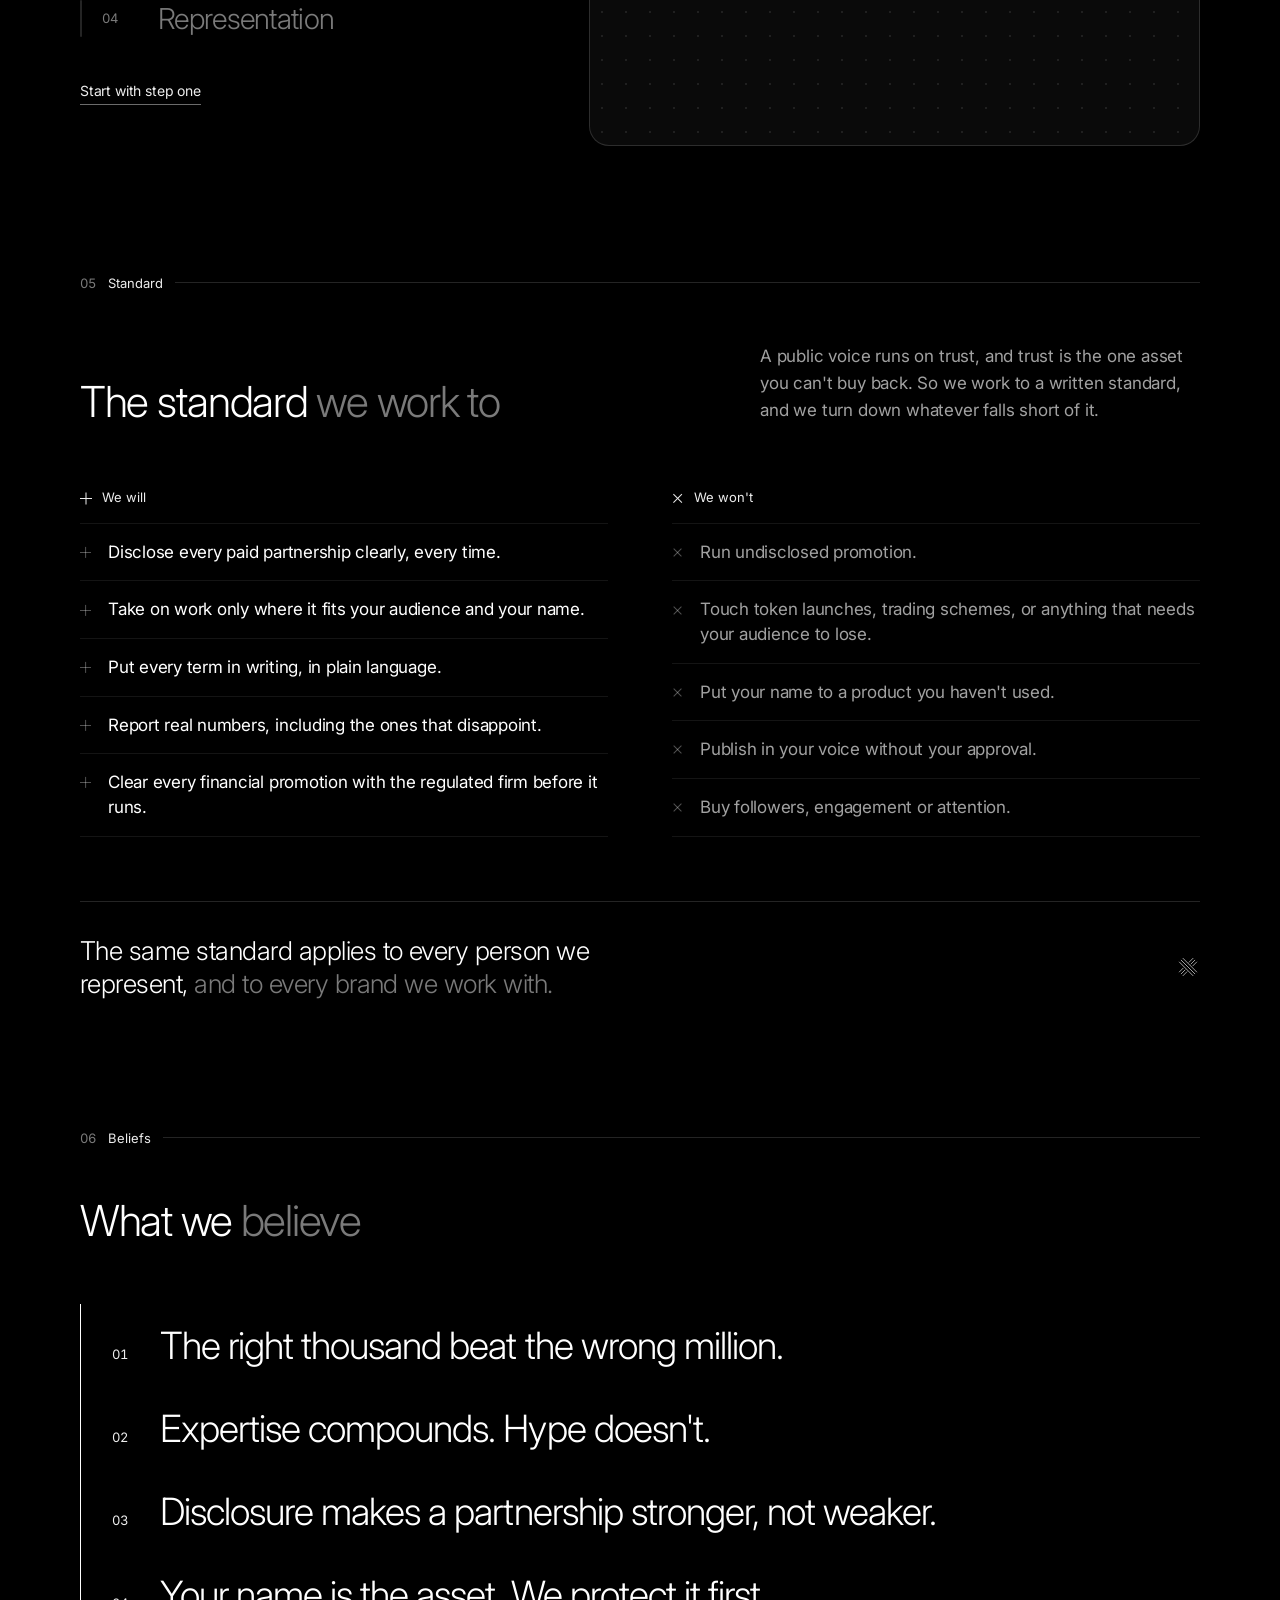
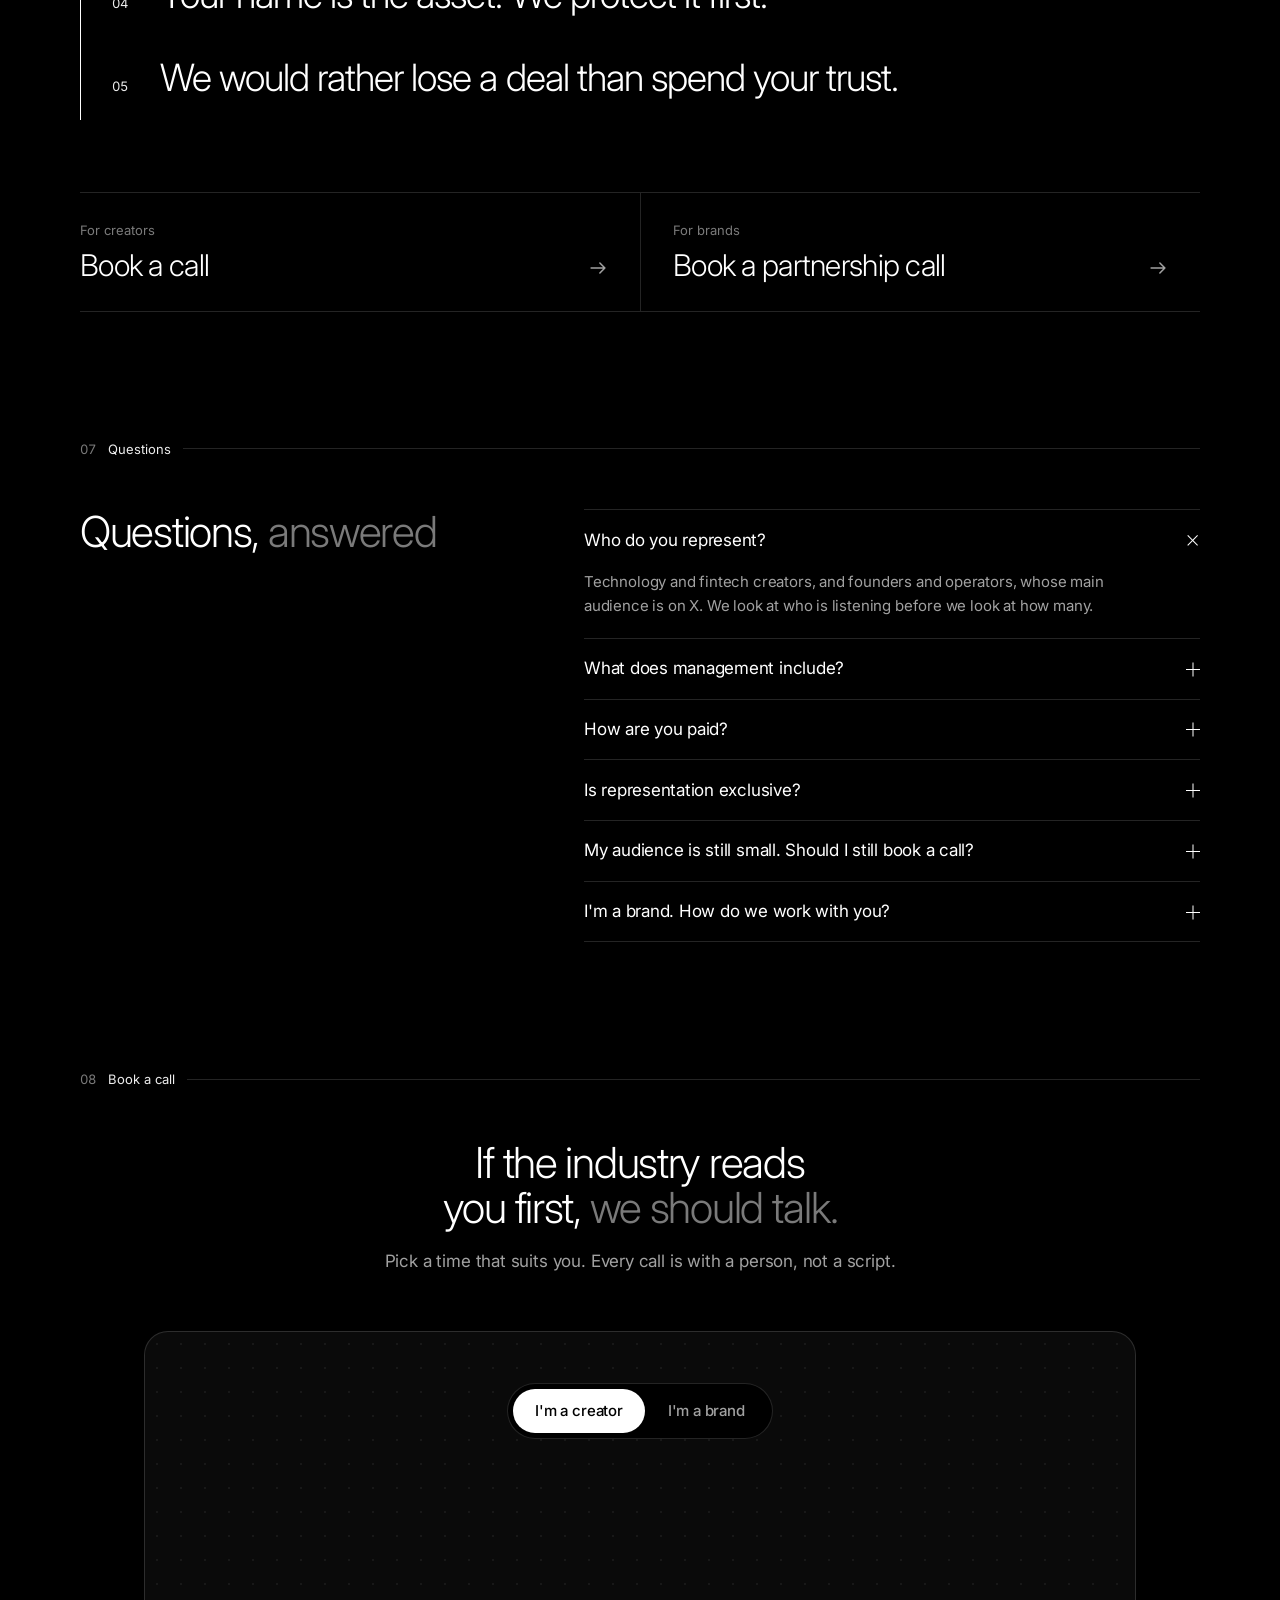
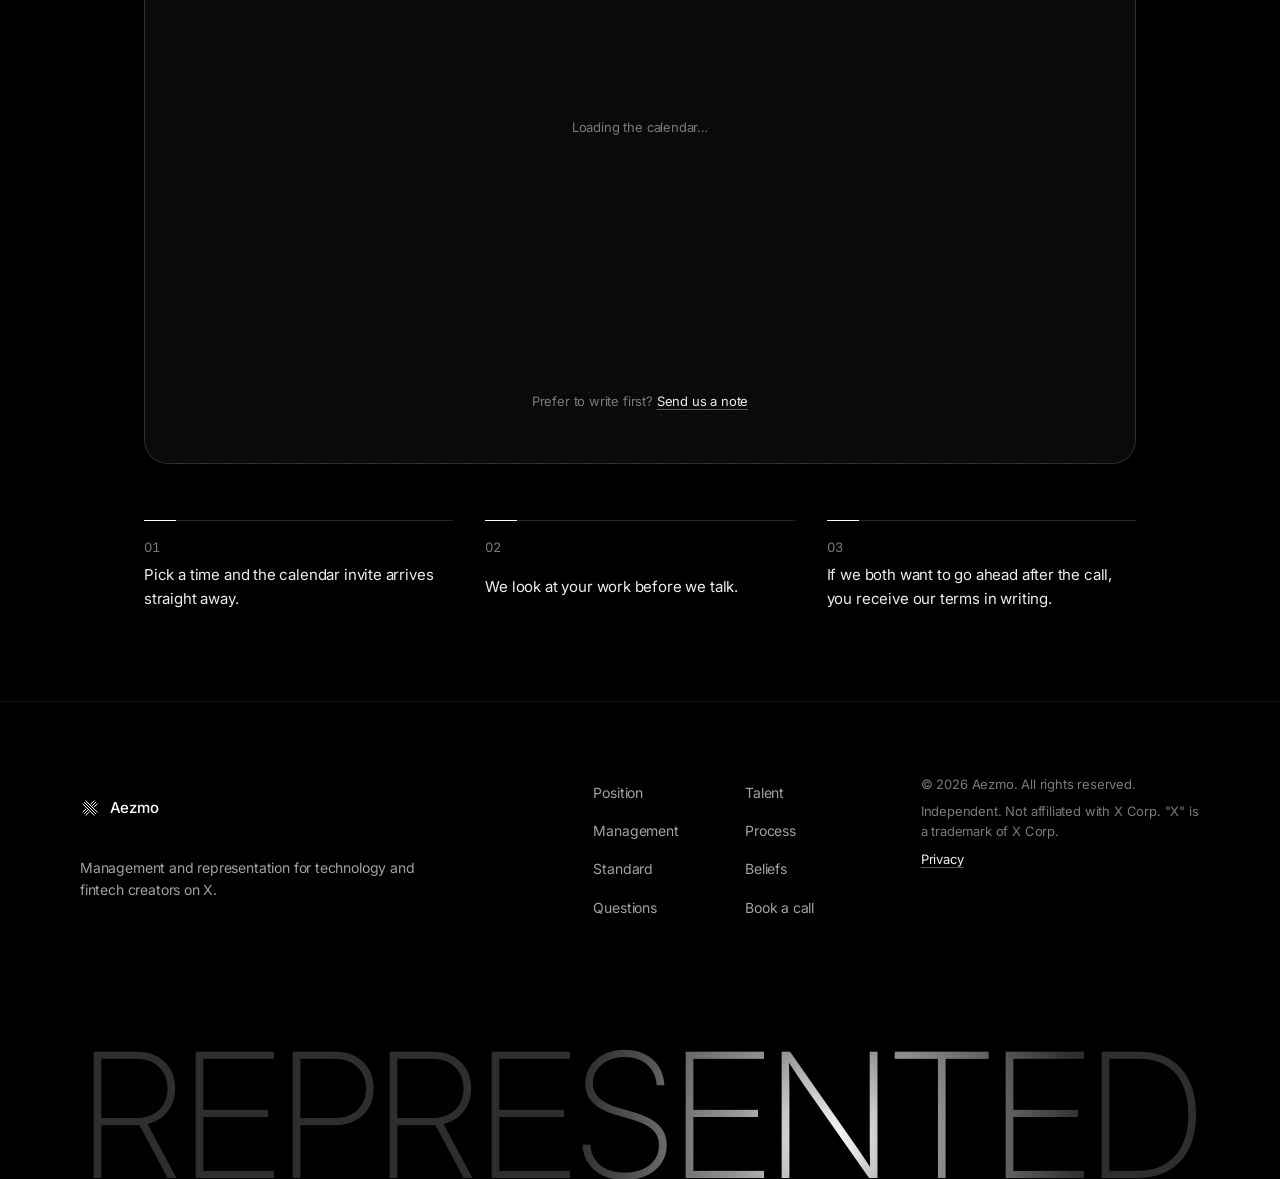
==== commit b8186d3a: "Add the line "Hollywood has its agents. X has Aezmo." under the hero It sits alone on the screen at " ====
--- a/index.html
+++ b/index.html
@@ -121,6 +121,16 @@
         </div>
       </div>
     </section>
+
+    <!-- ============ The line ============
+         One line between the hero and the sections, across the full width: the first sentence
+         on the left guide, the second on the right. The light starts on the first sentence and
+         moves to the second as the line rises up the screen (interlude() in main.js). -->
+    <div class="interlude" data-interlude>
+      <div class="wrap">
+        <p class="interlude__line"><span class="interlude__a">Hollywood has its agents.</span> <span class="interlude__b">X has Aezmo.</span></p>
+      </div>
+    </div>
 
     <!-- ============ 01 Position ============ -->
     <section class="section position" id="position" data-section>
--- a/assets/css/styles.css
+++ b/assets/css/styles.css
@@ -421,6 +421,45 @@
 .closer .btn { justify-self: start; }
 .closer__mark { width: 1.5rem; height: 1.5rem; color: var(--mute); }
 @media (min-width: 900px) { .closer { grid-template-columns: minmax(0, 1fr) auto; } }
+
+/* ---------- The line under the hero ----------
+   "Hollywood has its agents. X has Aezmo." at the hero's size, alone on the screen, with
+   the first sentence on the left guide and the second on the right. Without JavaScript, or
+   with reduced motion, the first sentence is grey and the second white. With JavaScript the
+   first sentence starts lit; when the line nears the middle of the screen, the light runs
+   off the end of it and along the second (interlude() in main.js adds .is-on). Scrolling
+   back below the line puts the light back. Browsers that cannot animate --xa and --xb
+   switch straight to the end state. */
+@property --xa { syntax: "<percentage>"; inherits: true; initial-value: -20%; }
+@property --xb { syntax: "<percentage>"; inherits: true; initial-value: -20%; }
+.interlude {
+  display: grid; align-content: center;
+  min-height: 86vh; min-height: 86svh;
+  padding-block: clamp(4rem, 8vw, 6rem);
+}
+.interlude.is-live { --xa: -20%; --xb: -20%; transition: --xa 1s var(--ease-io) .3s, --xb 1s var(--ease-io); }
+.interlude.is-live.is-on { --xa: 120%; --xb: 120%; transition: --xa 1.1s var(--ease-io) .1s, --xb 1.3s var(--ease-io) .6s; }
+.interlude__line {
+  display: grid; gap: .18em;
+  font-size: var(--fs-hero); font-weight: 300; line-height: 1.04; letter-spacing: -.035em;
+  text-wrap: balance;
+}
+.interlude__a { justify-self: start; color: var(--dim); }
+.interlude__b { justify-self: end; text-align: end; color: var(--white); }
+.interlude.is-live :is(.interlude__a, .interlude__b) {
+  color: transparent;
+  -webkit-background-clip: text;
+  background-clip: text;
+}
+.interlude.is-live .interlude__a {
+  background-image: linear-gradient(90deg, var(--dim) calc(var(--xa, -20%) - 16%), var(--white) calc(var(--xa, -20%) + 16%));
+}
+.interlude.is-live .interlude__b {
+  background-image: linear-gradient(90deg, var(--white) calc(var(--xb, -20%) - 16%), rgba(255, 255, 255, .28) calc(var(--xb, -20%) + 16%));
+}
+@media (forced-colors: active) {
+  .interlude.is-live :is(.interlude__a, .interlude__b) { color: CanvasText; background: none; }
+}
 
 /* ---------- 01 Position ---------- */
 /* Words start grey and turn white as you read down (set by JS), as on terafab.ai. */
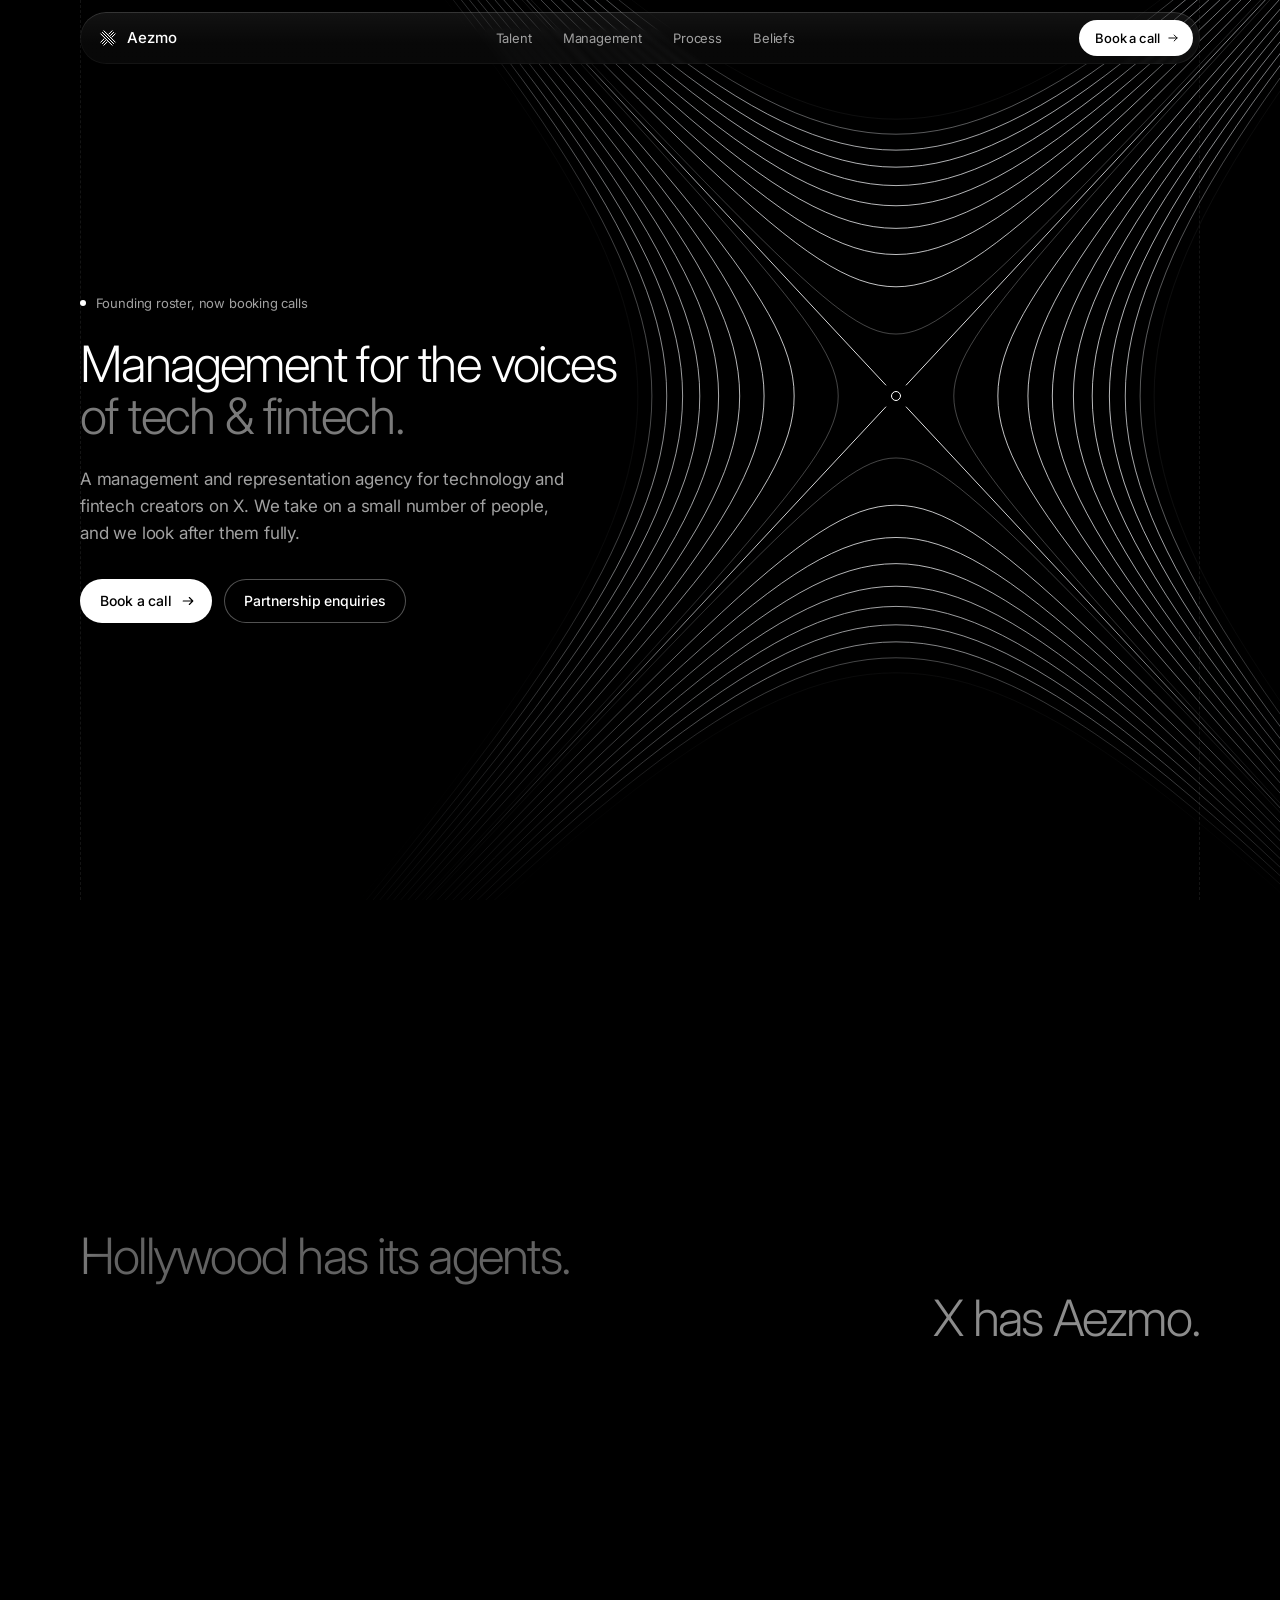
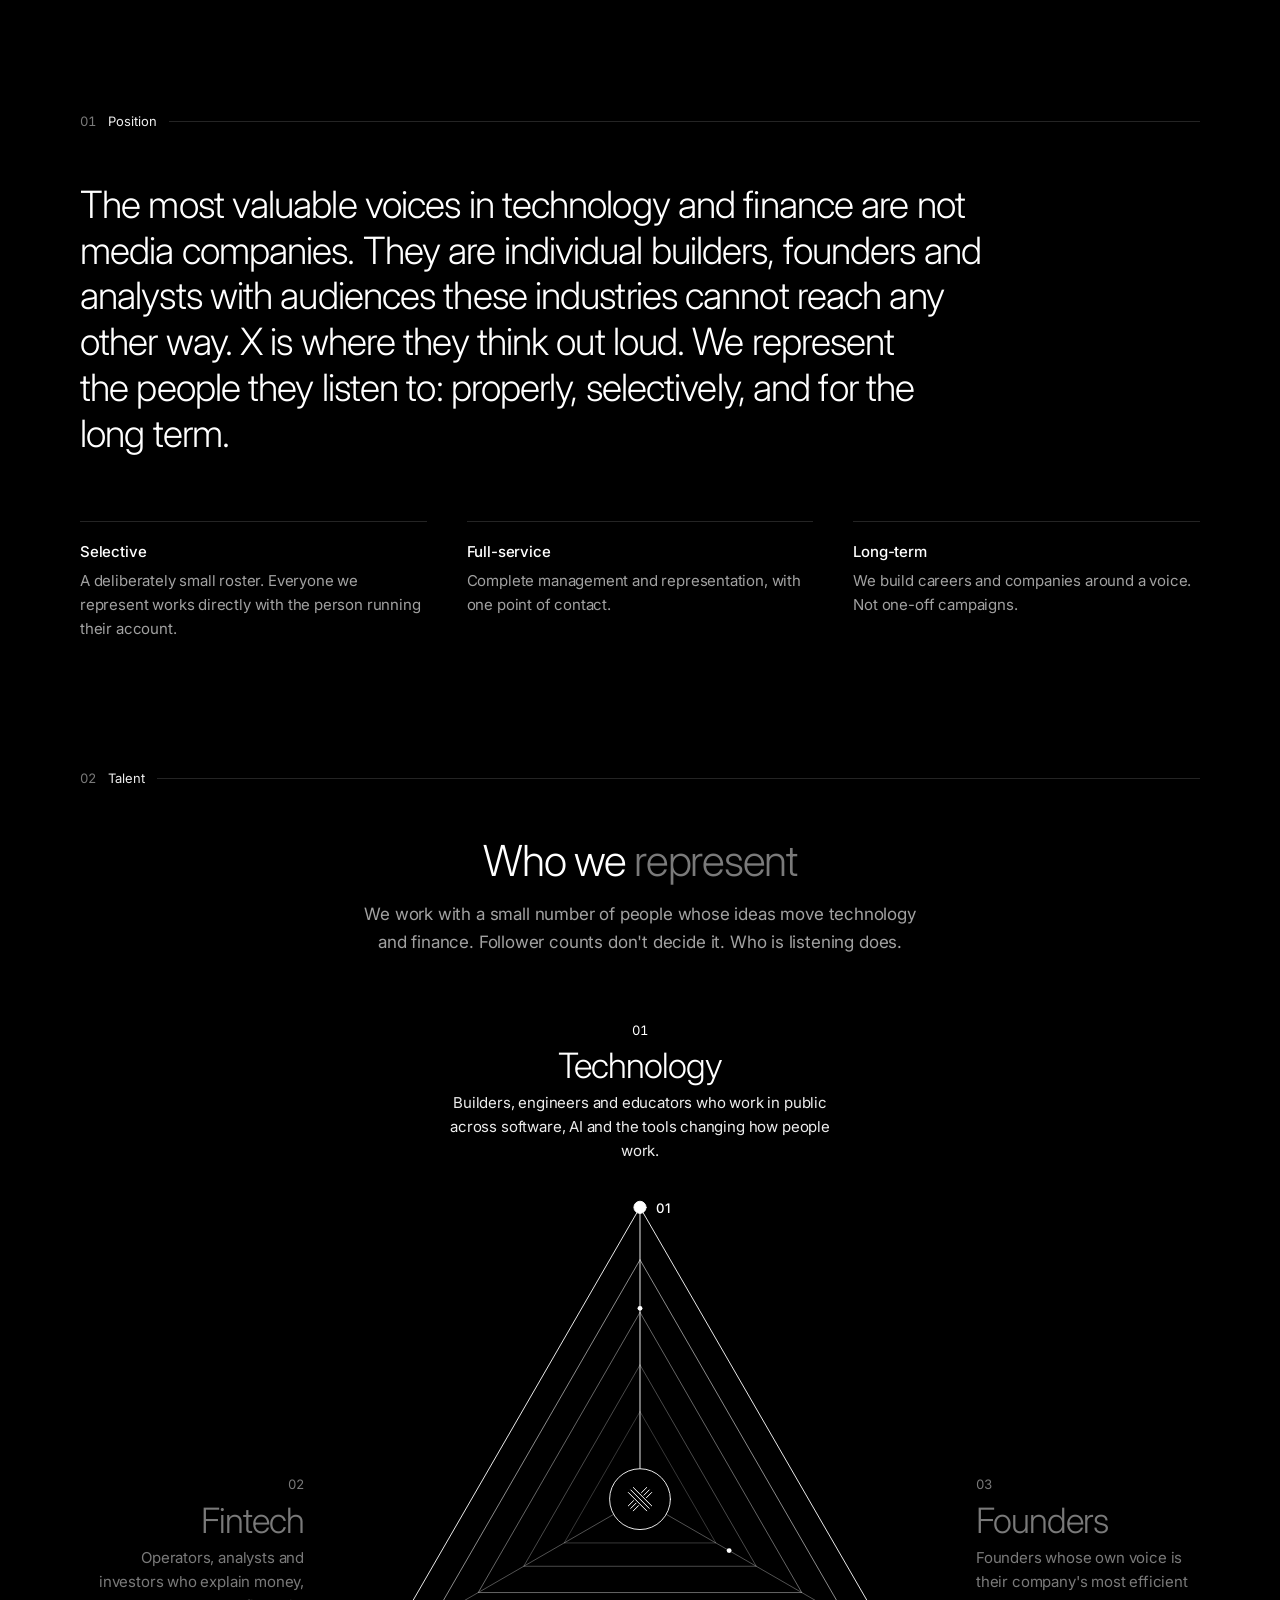
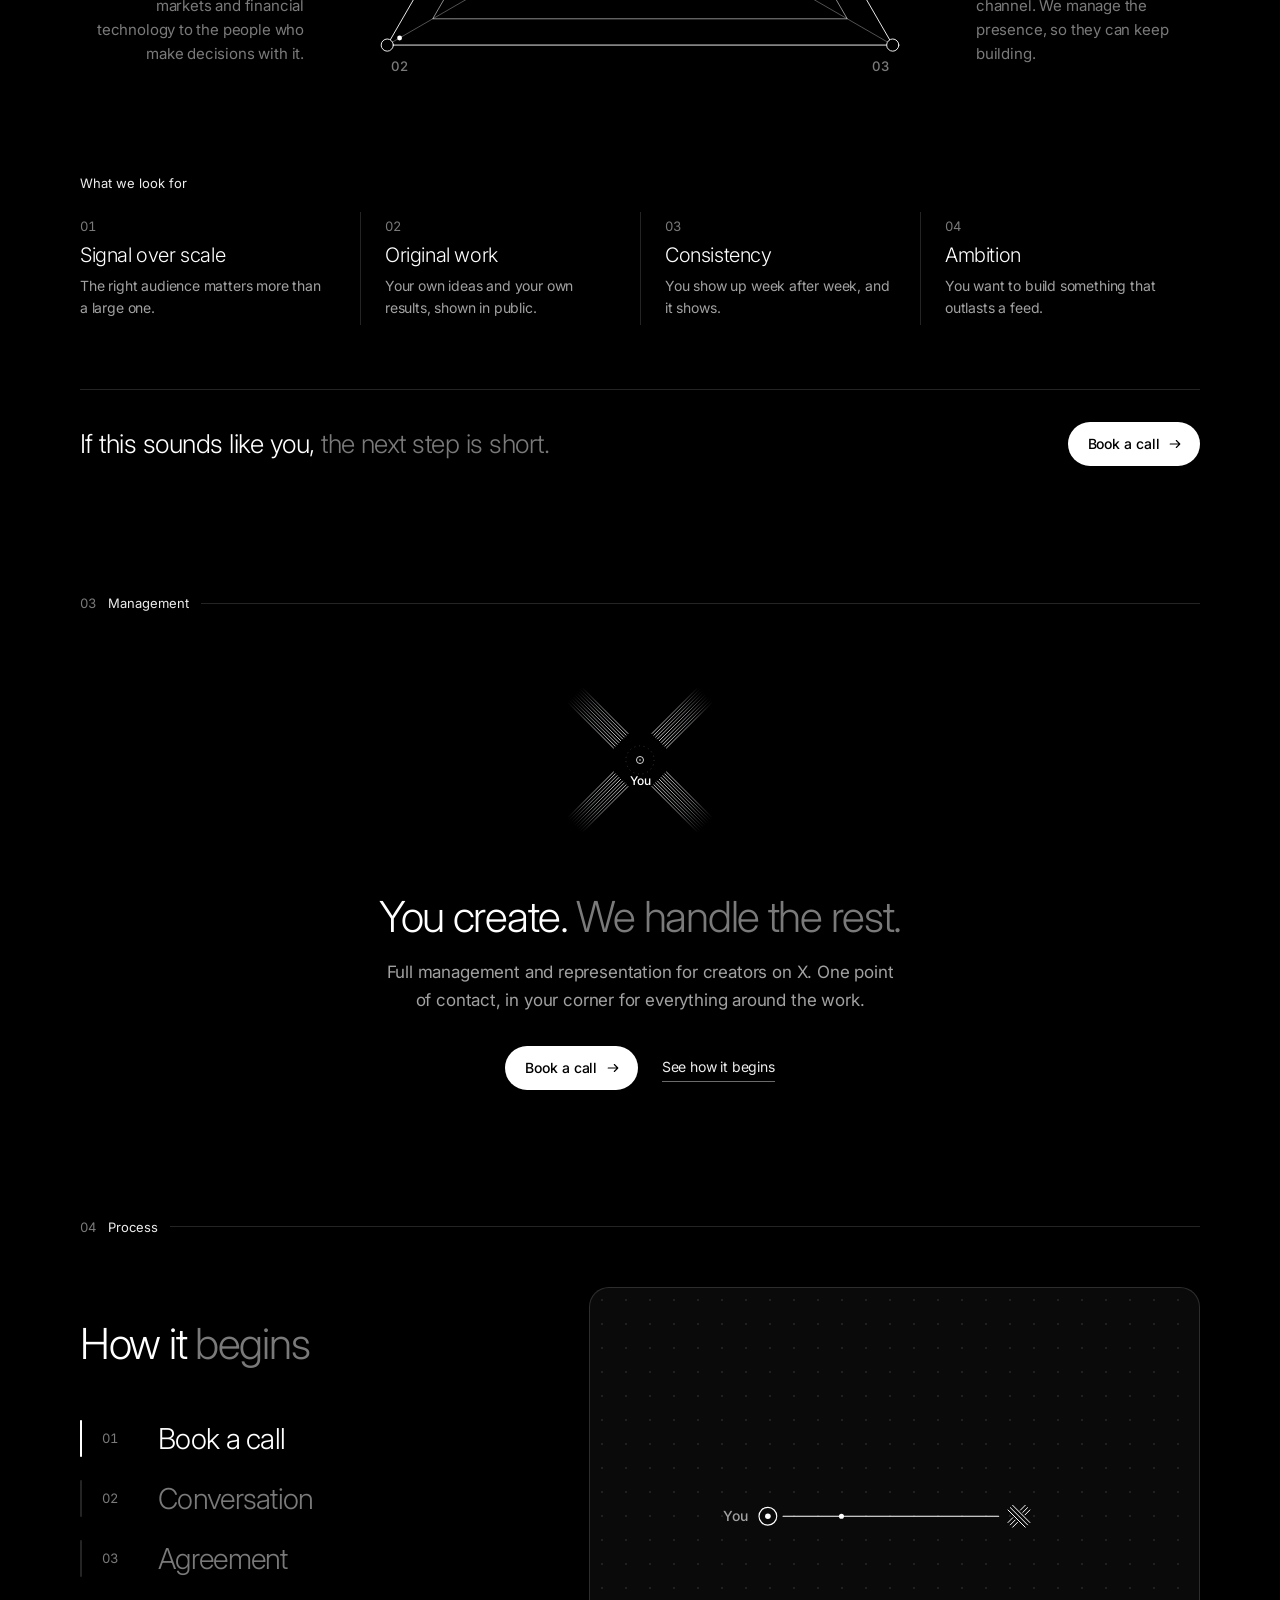
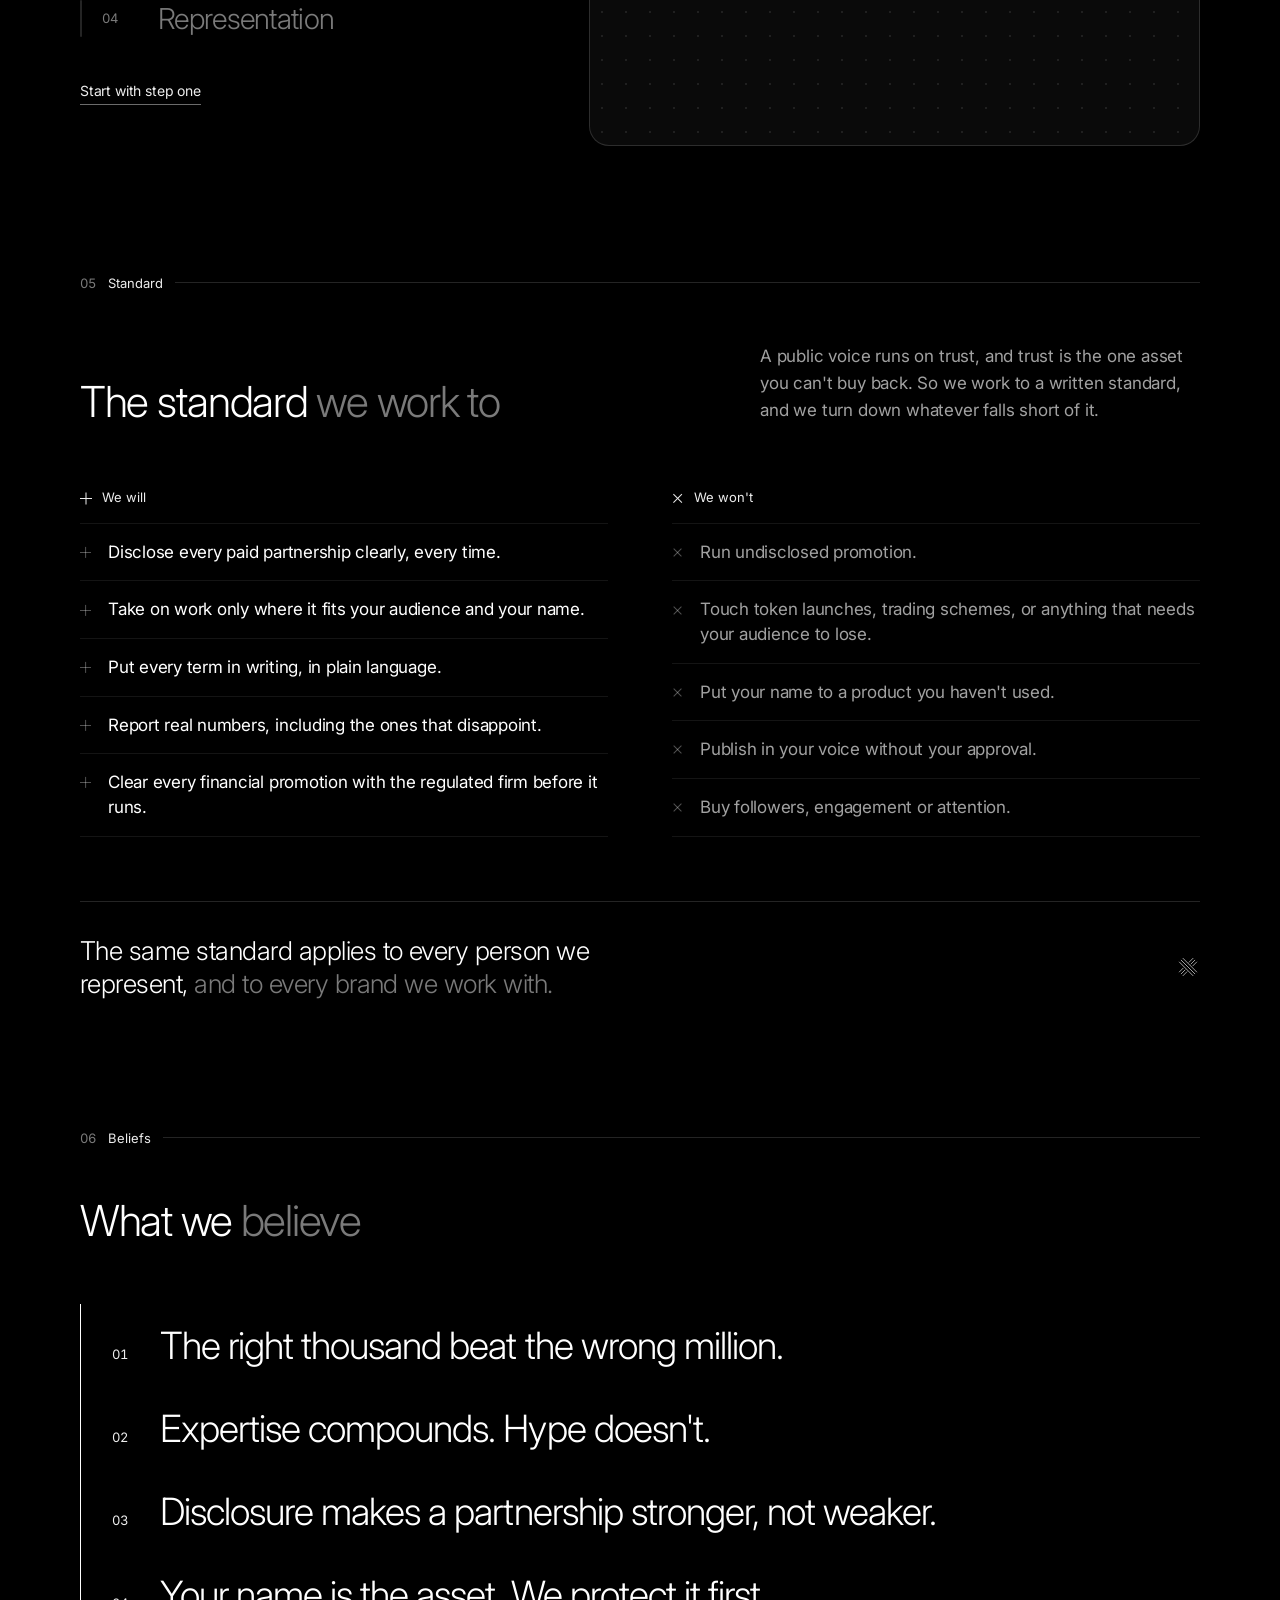
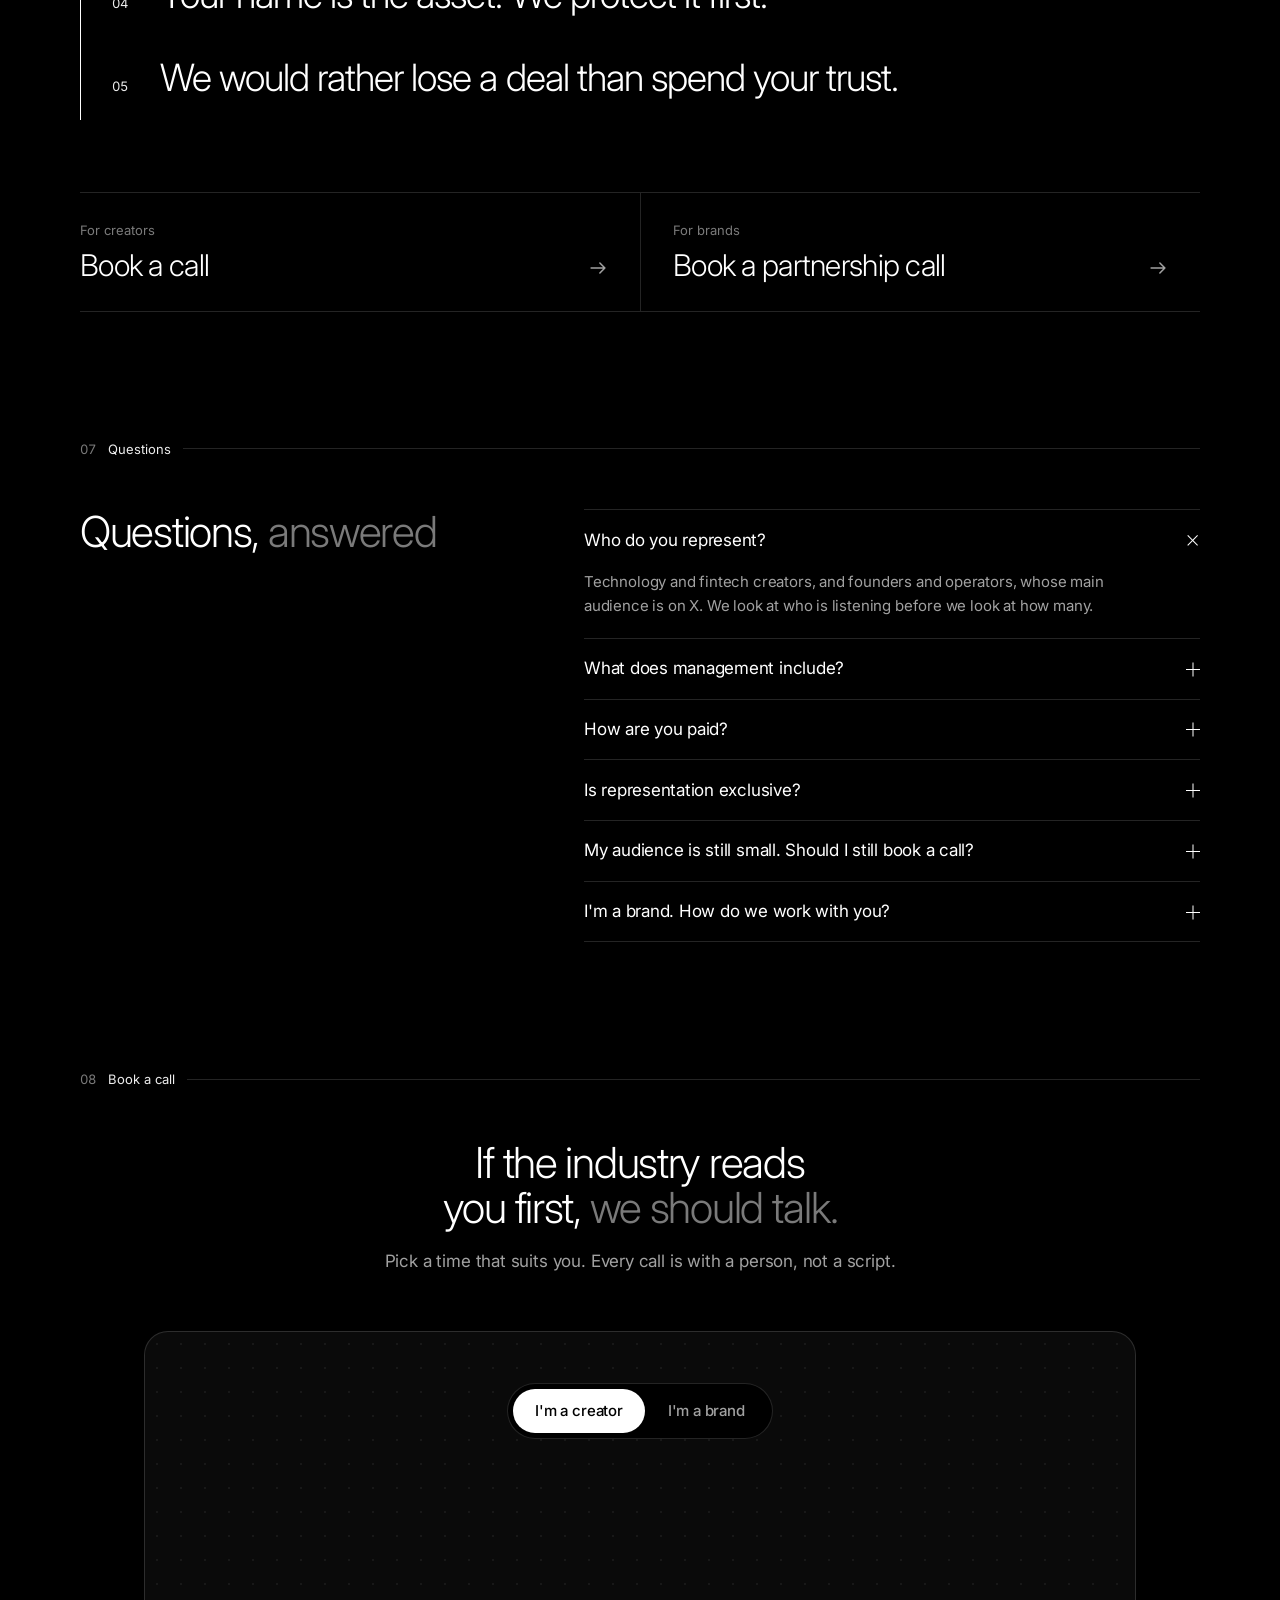
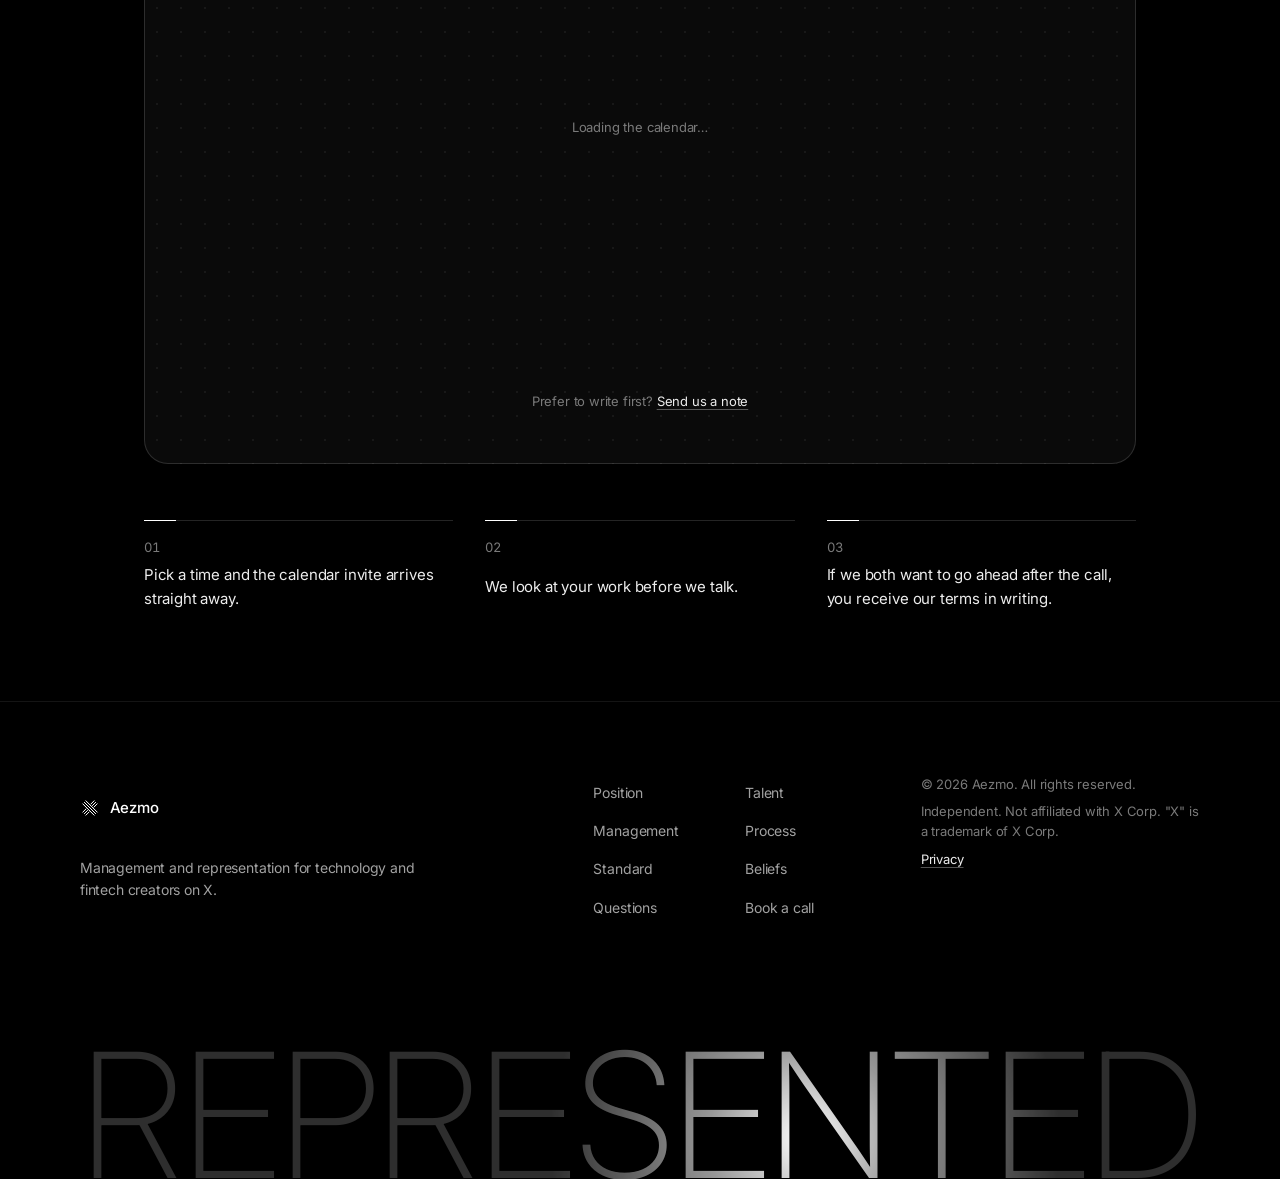
==== commit 0d8ba435: "Make the Hollywood line shine continuously, turn by turn Both sentences now rest in grey and a soft " ====
--- a/index.html
+++ b/index.html
@@ -124,8 +124,8 @@
 
     <!-- ============ The line ============
          One line between the hero and the sections, across the full width: the first sentence
-         on the left guide, the second on the right. The light starts on the first sentence and
-         moves to the second as the line rises up the screen (interlude() in main.js). -->
+         on the left guide, the second on the right. A soft light keeps passing over it, turn by
+         turn, like the light on the footer word (interlude() in main.js). -->
     <div class="interlude" data-interlude>
       <div class="wrap">
         <p class="interlude__line"><span class="interlude__a">Hollywood has its agents.</span> <span class="interlude__b">X has Aezmo.</span></p>
--- a/assets/css/styles.css
+++ b/assets/css/styles.css
@@ -425,40 +425,49 @@
 /* ---------- The line under the hero ----------
    "Hollywood has its agents. X has Aezmo." at the hero's size, alone on the screen, with
    the first sentence on the left guide and the second on the right. Without JavaScript, or
-   with reduced motion, the first sentence is grey and the second white. With JavaScript the
-   first sentence starts lit; when the line nears the middle of the screen, the light runs
-   off the end of it and along the second (interlude() in main.js adds .is-on). Scrolling
-   back below the line puts the light back. Browsers that cannot animate --xa and --xb
-   switch straight to the end state. */
-@property --xa { syntax: "<percentage>"; inherits: true; initial-value: -20%; }
-@property --xb { syntax: "<percentage>"; inherits: true; initial-value: -20%; }
+   with reduced motion, the first sentence is grey and the second white.
+   With JavaScript both sentences rest in grey and a soft light keeps passing over them,
+   turn by turn, like the light on the footer word: along each line of text from left to
+   right, the next one starting as the last fades, then round again. interlude() in main.js
+   lays two white copies of the line (.interlude__lit) over the grey one. Each is masked to
+   a circle of light at --x/--y (radius --lr) and to the band of the line of text it is
+   passing over (--top to --bot), so a light never spills onto its neighbours. */
 .interlude {
   display: grid; align-content: center;
   min-height: 86vh; min-height: 86svh;
   padding-block: clamp(4rem, 8vw, 6rem);
 }
-.interlude.is-live { --xa: -20%; --xb: -20%; transition: --xa 1s var(--ease-io) .3s, --xb 1s var(--ease-io); }
-.interlude.is-live.is-on { --xa: 120%; --xb: 120%; transition: --xa 1.1s var(--ease-io) .1s, --xb 1.3s var(--ease-io) .6s; }
 .interlude__line {
+  position: relative;
   display: grid; gap: .18em;
   font-size: var(--fs-hero); font-weight: 300; line-height: 1.04; letter-spacing: -.035em;
   text-wrap: balance;
 }
 .interlude__a { justify-self: start; color: var(--dim); }
 .interlude__b { justify-self: end; text-align: end; color: var(--white); }
-.interlude.is-live :is(.interlude__a, .interlude__b) {
-  color: transparent;
-  -webkit-background-clip: text;
-  background-clip: text;
-}
-.interlude.is-live .interlude__a {
-  background-image: linear-gradient(90deg, var(--dim) calc(var(--xa, -20%) - 16%), var(--white) calc(var(--xa, -20%) + 16%));
-}
-.interlude.is-live .interlude__b {
-  background-image: linear-gradient(90deg, var(--white) calc(var(--xb, -20%) - 16%), rgba(255, 255, 255, .28) calc(var(--xb, -20%) + 16%));
-}
-@media (forced-colors: active) {
-  .interlude.is-live :is(.interlude__a, .interlude__b) { color: CanvasText; background: none; }
+.interlude.is-live .interlude__line > .interlude__a { color: #626262; }
+.interlude.is-live .interlude__line > .interlude__b { color: #8c8c8c; }
+.interlude__lit {
+  --spot: #000 0%, rgba(0, 0, 0, .55) 40%, transparent 100%;
+  position: absolute; inset: 0;
+  display: grid; gap: inherit;
+  pointer-events: none; user-select: none;
+  --band: transparent var(--top, -100%), #000 var(--top, -100%), #000 var(--bot, 200%), transparent calc(var(--bot, 200%) + 2px);
+  -webkit-mask-image:
+    radial-gradient(circle var(--lr, 10rem) at var(--x, -300%) var(--y, 50%), var(--spot)),
+    linear-gradient(var(--band));
+  -webkit-mask-composite: source-in;
+  mask-image:
+    radial-gradient(circle var(--lr, 10rem) at var(--x, -300%) var(--y, 50%), var(--spot)),
+    linear-gradient(var(--band));
+  mask-composite: intersect;
+}
+.interlude__lit > span { color: var(--white); }
+.interlude__lit > span::before { content: attr(data-text); }
+@media (prefers-reduced-motion: reduce), (forced-colors: active) {
+  .interlude__lit { display: none; }
+  .interlude.is-live .interlude__line > .interlude__a { color: var(--dim); }
+  .interlude.is-live .interlude__line > .interlude__b { color: var(--white); }
 }
 
 /* ---------- 01 Position ---------- */
